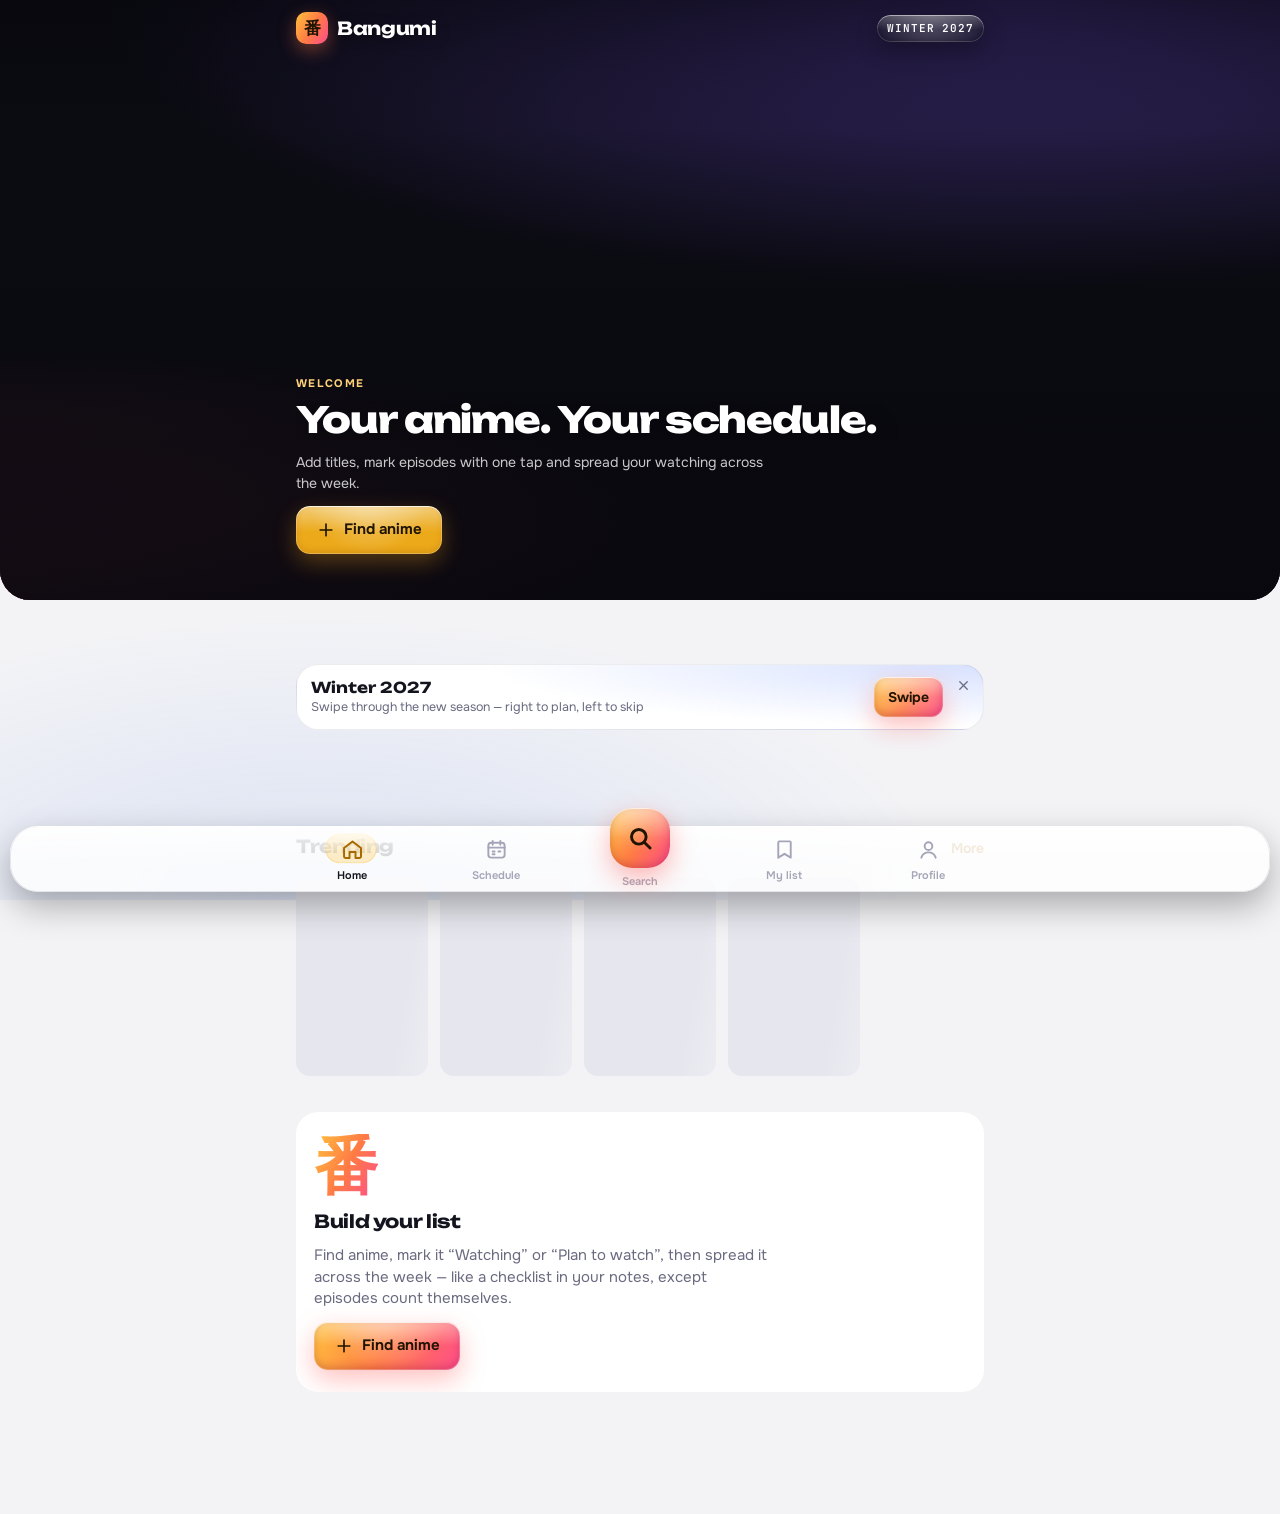
==== index.html @ cfde2ab4 "«Смотреть», ачивки, рулетка и сезон свайпами - Кнопка «Смотреть» открывает тайтл на выбранном сайте " ====
<!doctype html>
<html lang="ru">
<head>
<meta charset="utf-8">
<meta name="viewport" content="width=device-width, initial-scale=1, viewport-fit=cover">
<title>Бангуми</title>
<meta name="description" content="Мой аниме-список, расписание серий и план просмотра">
<meta name="theme-color" content="#0B0B12">
<link rel="manifest" href="manifest.webmanifest">
<link rel="icon" href="icons/icon-192.png">
<link rel="apple-touch-icon" href="icons/icon-192.png">
<link rel="preconnect" href="https://fonts.googleapis.com">
<link rel="preconnect" href="https://fonts.gstatic.com" crossorigin>
<link rel="preconnect" href="https://s4.anilist.co" crossorigin>
<link rel="stylesheet" href="https://fonts.googleapis.com/css2?family=JetBrains+Mono:wght@500;600;700;800&family=Onest:wght@400;500;600;700;800&family=Unbounded:wght@600;700;800&display=swap">
<link rel="stylesheet" href="styles.css">
<link rel="stylesheet" href="skins.css">
</head>
<body>
<svg width="0" height="0" style="position:absolute" aria-hidden="true" focusable="false">
  <defs>
    <linearGradient id="gradRing" x1="0" y1="0" x2="1" y2="1">
      <stop offset="0" stop-color="#FFC23D"/><stop offset=".55" stop-color="#FF7A45"/><stop offset="1" stop-color="#FF4D8D"/>
    </linearGradient>
  </defs>
</svg>

<header class="appbar" id="appbar">
  <div class="appbar-inner wrap">
    <a class="logo" href="#home" data-tab-link="home" aria-label="Бангуми, на главную">
      <span class="logo-mark" aria-hidden="true">番</span><span class="logo-word" data-t>Бангуми</span>
    </a>
    <span class="compact-title" id="compactTitle"></span>
    <span class="season-pill" id="seasonPill"></span>
  </div>
</header>

<main id="main">
  <section id="view-home" class="view" aria-label="Главная"></section>
  <section id="view-schedule" class="view pad-top wrap" aria-label="Расписание" hidden></section>
  <section id="view-search" class="view pad-top wrap" aria-label="Поиск" hidden></section>
  <section id="view-list" class="view pad-top wrap" aria-label="Мой список" hidden></section>
  <section id="view-profile" class="view pad-top wrap" aria-label="Профиль" hidden></section>
</main>

<nav class="tabbar" aria-label="Разделы">
  <div class="tabbar-inner">
    <a href="#home" data-tab="home">
      <span class="ib"><svg class="ico" viewBox="0 0 24 24" aria-hidden="true"><path d="M3.5 10.5 12 4l8.5 6.5V19a1.5 1.5 0 0 1-1.5 1.5h-4v-6h-6v6H5A1.5 1.5 0 0 1 3.5 19z"/></svg></span>
      <span data-t>Главная</span>
    </a>
    <a href="#schedule" data-tab="schedule">
      <span class="ib"><svg class="ico" viewBox="0 0 24 24" aria-hidden="true"><rect x="3.5" y="5" width="17" height="15.5" rx="3"/><path d="M3.5 10h17M8 3v4M16 3v4M8 14h2M14 14h2M8 17h2"/></svg></span>
      <span data-t>Расписание</span>
    </a>
    <a href="#search" data-tab="search" class="fab">
      <span class="ib"><svg class="ico" viewBox="0 0 24 24" aria-hidden="true" style="stroke-width:2.6"><circle cx="10.5" cy="10.5" r="6.5"/><path d="m15.5 15.5 5 5"/></svg></span>
      <span data-t>Поиск</span>
    </a>
    <a href="#list" data-tab="list">
      <span class="ib"><svg class="ico" viewBox="0 0 24 24" aria-hidden="true"><path d="M6.5 3.5h11a1 1 0 0 1 1 1v16l-6.5-4-6.5 4v-16a1 1 0 0 1 1-1z"/></svg></span>
      <span data-t>Мой список</span>
    </a>
    <a href="#profile" data-tab="profile">
      <span class="ib"><svg class="ico" viewBox="0 0 24 24" aria-hidden="true"><circle cx="12" cy="8.5" r="4"/><path d="M4.5 20.5c1.2-3.6 4.1-5.5 7.5-5.5s6.3 1.9 7.5 5.5"/></svg></span>
      <span data-t>Профиль</span>
    </a>
  </div>
</nav>

<div id="detailRoot"></div>
<div id="sheetRoot"></div>
<div id="quickRoot"></div>
<div id="edgeGlow" class="edge-glow" aria-hidden="true"></div>
<div id="toastRoot"></div>
<canvas id="confetti" aria-hidden="true"></canvas>

<script src="i18n.js"></script>
<script src="core.js"></script>
<script src="app.js"></script>
<script src="motion.js"></script>
<script src="map.js"></script>
<script src="share.js"></script>
<script src="import.js"></script>
<script src="wrap.js"></script>
<script src="fun.js"></script>
</body>
</html>
---- styles.css ----
/* Layout: телефон, одна колонка до 720px. Главная — кино-витрина: полноэкранный герой-постер,
   под ним горизонтальные ленты. Нижняя панель с приподнятой кнопкой поиска по центру.
   Каждый тайтл красит свои карточки собственным цветом обложки (--c). */
:root {
  --bg: #0B0B12;
  --bg-2: #101019;
  --surface: #171724;
  --surface-2: #222234;
  --surface-3: #2C2C42;
  --line: rgba(255, 255, 255, .08);
  --ink: #F4F3FA;
  --muted: #A09FB8;
  --faint: #62617C;
  --accent: #FFB81C;
  --accent-ink: #FFC23D;
  --on-accent: var(--on-grad);
  --hot: #FF4D8D;
  --coral: #FF7A45;
  --glass: rgba(16, 16, 26, .72);
  --glass-line: rgba(255, 255, 255, .1);
  --chip-dark: rgba(10, 10, 18, .55);
  --hero-fade: #0B0B12;
  --hero-radius: 0px;
  --shadow: 0 18px 40px rgba(0, 0, 0, .55);
  --shadow-sm: 0 6px 18px rgba(0, 0, 0, .4);
  --scrim: rgba(4, 4, 10, .66);
  --skeleton: #1B1B2A;
  --skeleton-hi: #26263A;

  --st-watching: #3DDC97;
  --st-planned: #6EA8FF;
  --st-paused: #FFB547;
  --st-completed: #B18CFF;
  --st-dropped: #FF6B81;

  --grad: linear-gradient(120deg, #FFC23D 0%, #FF7A45 52%, #FF4D8D 100%);
  --on-grad: #1E1400;

  --f-display: 'Unbounded', 'Onest', system-ui, sans-serif;
  --f-body: 'Onest', system-ui, -apple-system, 'Segoe UI', Roboto, sans-serif;
  --f-mono: 'JetBrains Mono', ui-monospace, 'Roboto Mono', monospace;

  --r-lg: 22px;
  --r: 16px;
  --r-sm: 11px;
  --tab-h: 66px;
  --ease: cubic-bezier(.2, .8, .2, 1);
  --spring: cubic-bezier(.34, 1.56, .64, 1);
  color-scheme: dark;
}
@media (prefers-color-scheme: light) {
  :root:not([data-theme="dark"]) {
    --bg: #F3F3F6; --bg-2: #ECECF1; --surface: #FFFFFF; --surface-2: #EEEEF3; --surface-3: #E3E3EB;
    --line: rgba(20, 20, 40, .08); --ink: #14141E; --muted: #6A6A80; --faint: #A5A5B8;
    --accent-ink: #A86A00; --glass: rgba(255, 255, 255, .8); --glass-line: rgba(20, 20, 40, .08);
    --hero-fade: rgba(8, 8, 14, .92); --hero-radius: 30px; --shadow: 0 16px 36px rgba(30, 30, 60, .16); --shadow-sm: 0 4px 14px rgba(30, 30, 60, .1);
    --scrim: rgba(10, 10, 20, .45); --skeleton: #E6E6EE; --skeleton-hi: #F3F3F8;
    --st-watching: #13A86B; --st-planned: #2F6FE4; --st-paused: #C9850A; --st-completed: #7A52E0; --st-dropped: #E0405A;
    color-scheme: light;
  }
}
:root[data-theme="light"] {
  --bg: #F3F3F6; --bg-2: #ECECF1; --surface: #FFFFFF; --surface-2: #EEEEF3; --surface-3: #E3E3EB;
  --line: rgba(20, 20, 40, .08); --ink: #14141E; --muted: #6A6A80; --faint: #A5A5B8;
  --accent-ink: #A86A00; --glass: rgba(255, 255, 255, .8); --glass-line: rgba(20, 20, 40, .08);
  --hero-fade: rgba(8, 8, 14, .92); --hero-radius: 30px; --shadow: 0 16px 36px rgba(30, 30, 60, .16); --shadow-sm: 0 4px 14px rgba(30, 30, 60, .1);
  --scrim: rgba(10, 10, 20, .45); --skeleton: #E6E6EE; --skeleton-hi: #F3F3F8;
  --st-watching: #13A86B; --st-planned: #2F6FE4; --st-paused: #C9850A; --st-completed: #7A52E0; --st-dropped: #E0405A;
  color-scheme: light;
}

*, *::before, *::after { box-sizing: border-box; }
[hidden] { display: none !important; }
html { -webkit-text-size-adjust: 100%; scroll-behavior: auto; }
body {
  margin: 0; min-height: 100vh;
  background: var(--bg); color: var(--ink);
  font: 15px/1.45 var(--f-body);
  -webkit-tap-highlight-color: transparent;
  overscroll-behavior-y: none;
  -webkit-font-smoothing: antialiased;
}
body.locked { overflow: hidden; }
img { max-width: 100%; display: block; }
button, input, select, textarea { font: inherit; color: inherit; }
button { cursor: pointer; -webkit-user-select: none; user-select: none; }
a { color: inherit; }
:focus-visible { outline: 2px solid var(--accent); outline-offset: 2px; border-radius: 10px; }
.pressable { transition: transform .18s var(--ease); }
.pressable:active { transform: scale(.96); }

.wrap {
  width: 100%; max-width: 720px; margin: 0 auto;
  padding-left: max(16px, env(safe-area-inset-left, 0px));
  padding-right: max(16px, env(safe-area-inset-right, 0px));
}
.bleed { margin-left: calc(-1 * max(16px, env(safe-area-inset-left, 0px))); margin-right: calc(-1 * max(16px, env(safe-area-inset-right, 0px))); }

/* ---------- Шапка ---------- */
.appbar {
  position: fixed; top: 0; left: 0; right: 0; z-index: 40;
  padding-top: env(safe-area-inset-top, 0px);
  transition: background .25s ease, border-color .25s ease, backdrop-filter .25s;
  border-bottom: 1px solid transparent;
}
.appbar.solid {
  background: var(--glass); border-bottom-color: var(--line);
  backdrop-filter: saturate(160%) blur(18px); -webkit-backdrop-filter: saturate(160%) blur(18px);
}
.appbar-inner { height: 56px; display: flex; align-items: center; gap: 12px; }
.logo { display: flex; align-items: center; gap: 9px; text-decoration: none; }
.logo-mark {
  width: 32px; height: 32px; border-radius: 10px; display: grid; place-items: center;
  background: var(--grad); color: var(--on-grad); font: 800 17px/1 system-ui, sans-serif;
  box-shadow: 0 6px 18px rgba(255, 122, 69, .4);
}
.logo-word { font: 700 18px/1 var(--f-display); letter-spacing: -.02em; }
.appbar .compact-title {
  flex: 1; min-width: 0; font: 700 16px/1.2 var(--f-display); white-space: nowrap; overflow: hidden; text-overflow: ellipsis;
  opacity: 0; transform: translateY(6px); transition: opacity .2s, transform .2s var(--ease);
}
.appbar.show-title .compact-title { opacity: 1; transform: none; }
.appbar .logo:not([hidden]) + .compact-title { display: none; }
.appbar.on-hero:not(.solid) .logo-word { text-shadow: 0 2px 12px rgba(0, 0, 0, .5); color: #fff; }
.season-pill {
  margin-left: auto; font: 600 11px/1 var(--f-mono); letter-spacing: .08em; text-transform: uppercase;
  padding: 8px 10px; border-radius: 999px; background: var(--surface-2); color: var(--muted); white-space: nowrap;
}
.appbar.on-hero:not(.solid) .season-pill { background: rgba(10, 10, 18, .45); color: #fff; backdrop-filter: blur(10px); -webkit-backdrop-filter: blur(10px); }

main { min-height: 100vh; padding-bottom: calc(var(--tab-h) + env(safe-area-inset-bottom, 0px) + 40px); }
.view { display: flex; flex-direction: column; gap: 26px; }
.view.pad-top { padding-top: calc(env(safe-area-inset-top, 0px) + 64px); }
.view-enter > * { animation: rise .45s var(--ease) both; }
.view-enter > *:nth-child(2) { animation-delay: .05s; }
.view-enter > *:nth-child(3) { animation-delay: .1s; }
.view-enter > *:nth-child(4) { animation-delay: .15s; }
.view-enter > *:nth-child(n+5) { animation-delay: .2s; }

.page-title { margin: 0; font: 700 30px/1.1 var(--f-display); letter-spacing: -.03em; text-wrap: balance; }
.page-sub { margin: 6px 0 0; color: var(--muted); font-size: 14px; }

/* ---------- Секции и ленты ---------- */
.section { display: flex; flex-direction: column; gap: 12px; min-width: 0; }
.section-head { display: flex; align-items: baseline; justify-content: space-between; gap: 12px; }
.section-head h2 { margin: 0; font: 700 18px/1.2 var(--f-display); letter-spacing: -.02em; }
.section-head .more { border: 0; background: none; color: var(--accent-ink); font-weight: 600; font-size: 14px; padding: 4px 0; text-decoration: none; }
.label { font: 600 11px/1.2 var(--f-body); letter-spacing: .1em; text-transform: uppercase; color: var(--muted); }
.mono { font-family: var(--f-mono); font-variant-numeric: tabular-nums; }
.muted { color: var(--muted); }
.hint { margin: 0; font-size: 13px; color: var(--muted); max-width: 60ch; }

.rail {
  display: flex; gap: 12px; overflow-x: auto; scroll-snap-type: x mandatory; scrollbar-width: none;
  padding-inline: max(16px, env(safe-area-inset-left, 0px)) max(16px, env(safe-area-inset-right, 0px));
  scroll-padding-inline: max(16px, env(safe-area-inset-left, 0px));
  padding-block: 4px 10px;
}
.rail::-webkit-scrollbar { display: none; }
.rail > * { flex: 0 0 auto; scroll-snap-align: start; }

/* ---------- Кнопки ---------- */
.btn {
  display: inline-flex; align-items: center; justify-content: center; gap: 8px;
  min-height: 48px; padding: 0 20px; border-radius: 14px; border: 0;
  background: var(--surface-2); color: var(--ink); font-weight: 650; font-size: 15px; text-decoration: none;
  transition: transform .18s var(--ease), background .2s, box-shadow .2s;
}
.btn:active { transform: scale(.96); }
.btn svg { width: 20px; height: 20px; flex: 0 0 auto; }
.btn.primary { background: var(--accent); color: var(--on-accent); box-shadow: 0 8px 22px rgba(255, 184, 28, .28); }
.btn.grad { background: var(--grad); color: var(--on-grad); box-shadow: 0 8px 24px rgba(255, 98, 92, .35); }
.btn.glass { background: rgba(255, 255, 255, .14); color: #fff; backdrop-filter: blur(14px); -webkit-backdrop-filter: blur(14px); }
.btn.line { background: transparent; box-shadow: inset 0 0 0 1.5px var(--line); }
.btn.danger { background: transparent; color: var(--st-dropped); box-shadow: inset 0 0 0 1.5px color-mix(in srgb, var(--st-dropped) 40%, transparent); }
.btn.small { min-height: 38px; padding: 0 14px; font-size: 14px; border-radius: 12px; }
.btn.block { width: 100%; }
.btn:disabled { opacity: .5; }
.btn-row { display: flex; flex-wrap: wrap; gap: 10px; }
.icon-btn {
  width: 42px; height: 42px; border-radius: 14px; border: 0; background: var(--surface-2); color: var(--ink);
  display: inline-grid; place-items: center; flex: 0 0 auto; transition: transform .18s var(--ease);
}
.icon-btn:active { transform: scale(.9); }
.icon-btn svg { width: 21px; height: 21px; }
.icon-btn.glass { background: rgba(10, 10, 18, .5); color: #fff; backdrop-filter: blur(12px); -webkit-backdrop-filter: blur(12px); }
.ico { fill: none; stroke: currentColor; stroke-width: 2; stroke-linecap: round; stroke-linejoin: round; }

/* ---------- Герой ---------- */
.hero { position: relative; height: min(76vh, 600px); min-height: 470px; overflow: hidden; background: #08080E; border-radius: 0 0 var(--hero-radius) var(--hero-radius); }
.hero-track { display: flex; height: 100%; overflow-x: auto; scroll-snap-type: x mandatory; scrollbar-width: none; }
.hero-track::-webkit-scrollbar { display: none; }
.hero-slide { position: relative; flex: 0 0 100%; height: 100%; scroll-snap-align: center; overflow: hidden; color: #fff; }
.hero-bg { position: absolute; inset: 0; }
.hero-bg img { width: 100%; height: 100%; object-fit: cover; object-position: center 22%; transform: scale(1.04); }
.hero-slide.active .hero-bg img { animation: kenburns 11s ease-out forwards; }
.hero-glow { position: absolute; inset: 0; background: radial-gradient(120% 70% at 20% 100%, color-mix(in srgb, var(--c, #FF7A45) 45%, transparent), transparent 70%); opacity: .45; }
.hero-shade {
  position: absolute; inset: 0;
  background:
    linear-gradient(180deg, rgba(5, 5, 10, .55) 0%, transparent 22%),
    linear-gradient(0deg, var(--hero-fade) 0%, color-mix(in srgb, var(--hero-fade) 82%, transparent) 26%, transparent 64%);
}
.hero-content {
  position: absolute; left: 0; right: 0; bottom: 0; display: flex; flex-direction: column; gap: 12px;
  padding: 0 max(16px, env(safe-area-inset-right, 0px)) 46px max(16px, env(safe-area-inset-left, 0px));
  max-width: 720px; margin: 0 auto;
}
.hero-slide.active .hero-content > * { animation: rise .6s var(--ease) both; }
.hero-slide.active .hero-content > *:nth-child(2) { animation-delay: .07s; }
.hero-slide.active .hero-content > *:nth-child(3) { animation-delay: .14s; }
.hero-slide.active .hero-content > *:nth-child(4) { animation-delay: .21s; }
.hero-kicker { display: flex; align-items: center; gap: 8px; font: 700 11px/1 var(--f-body); letter-spacing: .12em; text-transform: uppercase; color: #FFD27A; }
.hero-kicker .live { width: 8px; height: 8px; border-radius: 50%; background: var(--hot); box-shadow: 0 0 0 0 rgba(255, 77, 141, .6); animation: pulse 1.8s infinite; }
.hero-title {
  margin: 0; font: 800 clamp(24px, 7.2vw, 36px)/1.08 var(--f-display); letter-spacing: -.03em; text-wrap: balance;
  text-shadow: 0 4px 24px rgba(0, 0, 0, .45);
  display: -webkit-box; -webkit-line-clamp: 3; -webkit-box-orient: vertical; overflow: hidden;
}
.hero-desc { margin: 0; color: rgba(255, 255, 255, .78); font-size: 14px; line-height: 1.5; max-width: 52ch; display: -webkit-box; -webkit-line-clamp: 2; -webkit-box-orient: vertical; overflow: hidden; }
.meta-chips { display: flex; flex-wrap: wrap; gap: 6px; }
.mchip {
  display: inline-flex; align-items: center; gap: 5px; height: 28px; padding: 0 10px; border-radius: 9px;
  background: var(--chip-dark); color: #fff; font-size: 13px; font-weight: 600; backdrop-filter: blur(10px); -webkit-backdrop-filter: blur(10px);
}
.mchip.star::before { content: "★"; color: #FFC23D; }
.mchip.ep { background: var(--accent); color: var(--on-accent); font-family: var(--f-mono); font-size: 12px; }
.hero-actions { display: flex; gap: 10px; }
.hero-actions .btn { flex: 0 1 auto; }
.hero-dots { position: absolute; left: 0; right: 0; bottom: 18px; display: flex; justify-content: center; gap: 6px; z-index: 2; pointer-events: none; }
.hero-dots i { width: 7px; height: 7px; border-radius: 4px; background: rgba(255, 255, 255, .35); overflow: hidden; transition: width .35s var(--ease); position: relative; }
.hero-dots i.on { width: 30px; }
.hero-dots i.on::after { content: ""; position: absolute; inset: 0; background: var(--grad); transform-origin: left; animation: fillbar var(--dur, 6.5s) linear forwards; }
.hero-dots.paused i.on::after { animation-play-state: paused; }

/* ---------- Постеры ---------- */
.poster {
  width: 132px; display: flex; flex-direction: column; gap: 7px; border: 0; padding: 0; background: none; text-align: left; min-width: 0;
  transition: transform .22s var(--ease);
}
.poster:active { transform: scale(.95); }
.poster.w-lg { width: 158px; }
.grid .poster { width: auto; }
.poster-img {
  position: relative; display: block; aspect-ratio: 2 / 3; border-radius: 14px; overflow: hidden; background: var(--skeleton);
  box-shadow: 0 10px 24px -10px color-mix(in srgb, var(--c, #000) 70%, transparent);
  max-width: 100%;
}
.poster-img img { width: 100%; height: 100%; object-fit: cover; transition: transform .5s var(--ease), opacity .4s; opacity: 0; }
.poster-img img.loaded { opacity: 1; }
.poster:hover .poster-img img { transform: scale(1.04); }
.poster-img::after { content: ""; position: absolute; inset: 0; border-radius: inherit; box-shadow: inset 0 0 0 1px rgba(255, 255, 255, .06); pointer-events: none; }
.ph-art {
  position: absolute; inset: 0; display: grid; place-items: center; color: rgba(255, 255, 255, .92);
  font: 800 38px/1 var(--f-display);
  background: radial-gradient(90% 70% at 30% 20%, color-mix(in srgb, var(--c) 90%, #fff 10%), color-mix(in srgb, var(--c) 55%, #000) 80%);
}
.poster-title { font-size: 13.5px; font-weight: 650; line-height: 1.25; display: -webkit-box; -webkit-line-clamp: 2; -webkit-box-orient: vertical; overflow: hidden; }
.poster-sub { font-size: 12px; color: var(--muted); white-space: nowrap; overflow: hidden; text-overflow: ellipsis; margin-top: -3px; }
.p-badge {
  position: absolute; left: 7px; top: 7px; display: inline-flex; align-items: center; gap: 5px; height: 22px; padding: 0 8px; border-radius: 7px;
  font-size: 11px; font-weight: 700; background: rgba(10, 10, 18, .7); color: #fff; backdrop-filter: blur(8px); -webkit-backdrop-filter: blur(8px);
}
.p-badge .dot { width: 6px; height: 6px; border-radius: 50%; background: var(--st); }
.p-new { position: absolute; right: 7px; top: 7px; height: 22px; padding: 0 7px; border-radius: 7px; display: inline-flex; align-items: center; font: 700 11px/1 var(--f-mono); background: var(--hot); color: #fff; box-shadow: 0 4px 12px rgba(255, 77, 141, .5); }
.p-air { position: absolute; left: 7px; bottom: 9px; height: 22px; padding: 0 7px; border-radius: 7px; display: inline-flex; align-items: center; font: 700 10.5px/1 var(--f-mono); background: var(--accent); color: var(--on-accent); }
.p-score { position: absolute; right: 7px; bottom: 9px; height: 22px; padding: 0 7px; border-radius: 7px; display: inline-flex; align-items: center; gap: 3px; font: 700 11px/1 var(--f-mono); background: rgba(10, 10, 18, .7); color: #FFC23D; }
.p-bar { position: absolute; left: 0; right: 0; bottom: 0; height: 4px; background: rgba(0, 0, 0, .45); }
.p-bar i { display: block; height: 100%; background: var(--grad); border-radius: 0 3px 3px 0; transition: width .6s var(--ease); }
.p-plus {
  position: absolute; right: 7px; bottom: 11px; width: 36px; height: 36px; border-radius: 12px; border: 0;
  display: grid; place-items: center; background: var(--accent); color: var(--on-accent); font: 800 13px/1 var(--f-mono);
  box-shadow: 0 6px 16px rgba(0, 0, 0, .35); transition: transform .2s var(--spring);
}
.p-plus:active { transform: scale(.85); }
.rank { position: relative; display: flex; align-items: flex-start; }
.rank-n {
  font: 800 96px/0.8 var(--f-display); letter-spacing: -.08em; margin-right: -16px; margin-top: 104px; z-index: 2;
  color: var(--bg); -webkit-text-stroke: 2.5px color-mix(in srgb, var(--ink) 55%, transparent); pointer-events: none;
  text-shadow: 0 6px 20px rgba(0, 0, 0, .35);
}
.rank .poster { z-index: 1; width: 118px; }

.grid { display: grid; grid-template-columns: repeat(3, minmax(0, 1fr)); gap: 16px 12px; }
@media (min-width: 560px) { .grid { grid-template-columns: repeat(4, minmax(0, 1fr)); } }

/* ---------- Карточки «продолжить» и «скоро» ---------- */
.cont {
  width: 286px; display: flex; flex-direction: column; border-radius: var(--r-lg); overflow: hidden; background: var(--surface);
  border: 0; padding: 0; text-align: left; box-shadow: var(--shadow-sm); transition: transform .22s var(--ease);
}
.cont:active { transform: scale(.97); }
.cont-art { position: relative; height: 128px; overflow: hidden; background: var(--c, var(--surface-2)); }
.cont-art img { width: 100%; height: 100%; object-fit: cover; object-position: center 25%; }
.cont-art::after { content: ""; position: absolute; inset: 0; background: linear-gradient(0deg, rgba(5, 5, 10, .85), transparent 65%); }
.cont-ep { position: absolute; left: 12px; bottom: 10px; z-index: 1; color: #fff; display: flex; align-items: baseline; gap: 6px; }
.cont-ep b { font: 800 22px/1 var(--f-mono); letter-spacing: -.03em; }
.cont-ep span { font-size: 12px; opacity: .8; }
.cont .p-new { z-index: 1; }
.cont-body { display: flex; align-items: center; gap: 10px; padding: 12px; }
.cont-body .t { flex: 1; min-width: 0; font-weight: 650; font-size: 14px; line-height: 1.3; display: -webkit-box; -webkit-line-clamp: 2; -webkit-box-orient: vertical; overflow: hidden; }
.cont .bar { height: 4px; background: var(--surface-2); }
.cont .bar i { display: block; height: 100%; background: var(--grad); transition: width .6s var(--ease); }
.plus-btn {
  flex: 0 0 auto; width: 46px; height: 46px; border-radius: 15px; border: 0; display: grid; place-items: center;
  background: var(--accent); color: var(--on-accent); font: 800 14px/1 var(--f-mono); position: relative;
  transition: transform .2s var(--spring);
}
.plus-btn:active { transform: scale(.86); }
.bump { animation: bump .45s var(--spring); }
.float-plus { position: fixed; z-index: 90; pointer-events: none; font: 800 18px/1 var(--f-mono); color: var(--accent); text-shadow: 0 2px 10px rgba(0, 0, 0, .4); animation: floatup .9s var(--ease) forwards; }

.soon {
  width: 272px; display: flex; gap: 12px; align-items: center; padding: 10px; border-radius: var(--r); background: var(--surface);
  border: 0; text-align: left; position: relative; overflow: hidden; transition: transform .22s var(--ease);
}
.soon:active { transform: scale(.97); }
.soon::before { content: ""; position: absolute; inset: 0; background: linear-gradient(100deg, color-mix(in srgb, var(--c, #888) 26%, transparent), transparent 60%); pointer-events: none; }
.soon .thumb { width: 54px; aspect-ratio: 2/3; border-radius: 10px; overflow: hidden; flex: 0 0 auto; position: relative; background: var(--c); }
.soon .thumb img { width: 100%; height: 100%; object-fit: cover; }
.soon .info { min-width: 0; display: flex; flex-direction: column; gap: 4px; position: relative; }
.soon .t { font-weight: 650; font-size: 14px; line-height: 1.25; display: -webkit-box; -webkit-line-clamp: 2; -webkit-box-orient: vertical; overflow: hidden; }
.soon .when { display: flex; align-items: center; gap: 6px; font-size: 12px; color: var(--muted); }
.countdown-chip { white-space: nowrap; font: 700 12px/1 var(--f-mono); padding: 5px 7px; border-radius: 7px; background: color-mix(in srgb, var(--accent) 18%, transparent); color: var(--accent-ink); }

/* ---------- Чек-лист дня ---------- */
.daycard { background: var(--surface); border-radius: var(--r-lg); padding: 16px; display: flex; flex-direction: column; gap: 6px; box-shadow: var(--shadow-sm); }
.daycard-head { display: flex; align-items: center; gap: 12px; padding-bottom: 6px; }
.daycard-head .txt { flex: 1; min-width: 0; }
.daycard-head h3 { margin: 0; font: 700 17px/1.2 var(--f-display); letter-spacing: -.02em; }
.daycard-head small { color: var(--muted); font-size: 13px; }
.ring { width: 46px; height: 46px; flex: 0 0 auto; position: relative; }
.ring svg { width: 100%; height: 100%; transform: rotate(-90deg); }
.ring circle { fill: none; stroke-width: 5; }
.ring .bg { stroke: var(--surface-2); }
.ring .fg { stroke: url(#gradRing); stroke-linecap: round; transition: stroke-dashoffset .8s var(--ease); }
.ring span { position: absolute; inset: 0; display: grid; place-items: center; font: 700 11.5px/1 var(--f-mono); }
.check-item { display: flex; align-items: center; gap: 12px; padding: 8px 0; border-top: 1px solid var(--line); }
.check-item:first-of-type { border-top: 0; }
.cbox {
  width: 30px; height: 30px; flex: 0 0 auto; border-radius: 10px; border: 2px solid var(--faint); background: transparent;
  display: grid; place-items: center; padding: 0; transition: background .25s, border-color .25s, transform .25s var(--spring);
}
.cbox svg { width: 18px; height: 18px; stroke: var(--on-accent); stroke-width: 3; fill: none; stroke-linecap: round; stroke-linejoin: round; stroke-dasharray: 24; stroke-dashoffset: 24; transition: stroke-dashoffset .35s var(--ease) .05s; }
.cbox.on { background: var(--accent); border-color: var(--accent); }
.cbox.on svg { stroke-dashoffset: 0; }
.cbox.pop { animation: bump .45s var(--spring); }
.cbox:disabled { opacity: .45; }
.check-item .open { flex: 1; min-width: 0; display: flex; align-items: center; gap: 10px; border: 0; background: none; padding: 0; text-align: left; }
.check-item .thumb { width: 40px; aspect-ratio: 2/3; border-radius: 8px; overflow: hidden; flex: 0 0 auto; background: var(--c); position: relative; }
.check-item .thumb img { width: 100%; height: 100%; object-fit: cover; }
.check-item .info { min-width: 0; display: flex; flex-direction: column; gap: 3px; }
.check-item .t { font-weight: 600; font-size: 14.5px; line-height: 1.25; display: -webkit-box; -webkit-line-clamp: 2; -webkit-box-orient: vertical; overflow: hidden; transition: color .25s; }
.check-item .s { font-size: 12.5px; color: var(--muted); display: flex; gap: 8px; align-items: center; flex-wrap: wrap; }
.check-item.done .t { color: var(--muted); text-decoration: line-through; text-decoration-color: color-mix(in srgb, var(--muted) 60%, transparent); }
.epchip { font: 700 11.5px/1 var(--f-mono); padding: 4px 6px; border-radius: 6px; background: color-mix(in srgb, var(--st-planned) 16%, transparent); color: var(--st-planned); }
.epchip.air { background: var(--accent); color: var(--on-accent); }
.add-row { display: flex; align-items: center; gap: 10px; border: 0; background: none; color: var(--accent-ink); font-weight: 650; padding: 10px 0 2px; }
.add-row .plus { width: 30px; height: 30px; border-radius: 10px; display: grid; place-items: center; background: color-mix(in srgb, var(--accent) 16%, transparent); }

/* ---------- Расписание ---------- */
.weekbar { display: flex; align-items: center; gap: 10px; }
.weekbar .range { flex: 1; min-width: 0; font: 700 16px/1.2 var(--f-display); }
.daybar { position: relative; display: grid; grid-template-columns: repeat(7, minmax(0, 1fr)); gap: 4px; padding: 5px; border-radius: 20px; background: var(--surface); box-shadow: var(--shadow-sm); }
.daybar .ind { position: absolute; top: 5px; bottom: 5px; left: 5px; border-radius: 15px; background: var(--grad); box-shadow: 0 8px 20px rgba(255, 98, 92, .35); transition: transform .42s var(--spring), width .3s; z-index: 0; }
.dayb { position: relative; z-index: 1; border: 0; background: none; padding: 9px 0 8px; border-radius: 15px; display: flex; flex-direction: column; align-items: center; gap: 4px; min-width: 0; transition: color .25s; }
.dayb .k { font: 500 10.5px/1 system-ui, sans-serif; color: var(--faint); transition: color .25s; }
.dayb .w { font-size: 11.5px; font-weight: 600; color: var(--muted); transition: color .25s; }
.dayb .d { font: 800 18px/1 var(--f-mono); }
.dayb .dots { display: flex; gap: 3px; height: 5px; }
.dayb .dots i { width: 5px; height: 5px; border-radius: 50%; background: var(--accent); }
.dayb .dots i.p { background: var(--st-planned); }
.dayb .dots i.ok { background: var(--st-watching); }
.dayb.today .d { color: var(--accent-ink); }
.dayb.sel { color: var(--on-grad); }
.dayb.sel .k, .dayb.sel .w { color: rgba(30, 20, 0, .7); }
.dayb.sel .d { color: var(--on-grad); }
.dayb.sel .dots i { background: rgba(30, 20, 0, .55); }

.timeline { display: flex; flex-direction: column; gap: 10px; }
.tl { display: grid; grid-template-columns: 54px minmax(0, 1fr); gap: 12px; align-items: stretch; }
.tl .time { display: flex; flex-direction: column; align-items: flex-end; gap: 4px; padding-top: 14px; }
.tl .time b { font: 800 15px/1 var(--f-mono); }
.tl .time small { font: 500 10px/1 var(--f-mono); color: var(--faint); }
.tl-card {
  position: relative; display: flex; gap: 12px; align-items: center; padding: 10px; border-radius: var(--r); border: 0; text-align: left; width: 100%;
  background: var(--surface); overflow: hidden; transition: transform .22s var(--ease); min-width: 0;
}
.tl-card:active { transform: scale(.97); }
.tl-card::before { content: ""; position: absolute; inset: 0; background: linear-gradient(100deg, color-mix(in srgb, var(--c, #888) 30%, transparent), transparent 62%); pointer-events: none; }
.tl-card .thumb { width: 48px; aspect-ratio: 2/3; border-radius: 9px; overflow: hidden; flex: 0 0 auto; position: relative; background: var(--c); }
.tl-card .thumb img { width: 100%; height: 100%; object-fit: cover; }
.tl-card .info { position: relative; min-width: 0; display: flex; flex-direction: column; gap: 5px; flex: 1; }
.tl-card .t { font-weight: 650; line-height: 1.25; display: -webkit-box; -webkit-line-clamp: 2; -webkit-box-orient: vertical; overflow: hidden; }
.tl-card .s { font-size: 12.5px; color: var(--muted); display: flex; gap: 8px; align-items: center; flex-wrap: wrap; }
.tl.past { opacity: .55; }
.tl.now .tl-card { box-shadow: 0 0 0 2px var(--accent); }
.now-line { display: flex; align-items: center; gap: 8px; color: var(--hot); font: 700 11px/1 var(--f-mono); letter-spacing: .06em; }
.now-line::after { content: ""; flex: 1; height: 2px; border-radius: 1px; background: linear-gradient(90deg, var(--hot), transparent); }

/* ---------- Табы со статусами ---------- */
.tabs { position: relative; display: flex; gap: 4px; overflow-x: auto; scrollbar-width: none; padding-bottom: 2px; }
.tabs::-webkit-scrollbar { display: none; }
.tab {
  flex: 0 0 auto; border: 0; background: var(--surface); color: var(--muted); min-height: 40px; padding: 0 14px; border-radius: 13px;
  display: inline-flex; align-items: center; gap: 7px; font-weight: 650; font-size: 14px; transition: color .25s, background .25s, transform .2s var(--ease);
}
.tab:active { transform: scale(.95); }
.tab .n { font: 600 12px/1 var(--f-mono); opacity: .7; }
.tab .dot { width: 7px; height: 7px; border-radius: 50%; background: var(--st); }
.tab.on { background: var(--ink); color: var(--bg); }
.toolbar { display: flex; align-items: center; gap: 8px; justify-content: space-between; }
.seg { display: inline-flex; padding: 3px; gap: 2px; border-radius: 13px; background: var(--surface); flex-wrap: wrap; }
.seg button { border: 0; background: transparent; min-height: 34px; padding: 0 11px; border-radius: 10px; font-size: 13px; font-weight: 650; color: var(--muted); display: inline-flex; align-items: center; gap: 6px; transition: background .2s, color .2s; }
.seg button svg { width: 17px; height: 17px; }
.seg button[aria-pressed="true"] { background: var(--surface-3); color: var(--ink); }

.lrow { display: flex; gap: 12px; align-items: center; padding: 10px; border-radius: var(--r); background: var(--surface); position: relative; overflow: hidden; }
.lrow::before { content: ""; position: absolute; inset: 0; background: linear-gradient(100deg, color-mix(in srgb, var(--c, #888) 22%, transparent), transparent 55%); pointer-events: none; }
.lrow .open { position: relative; flex: 1; min-width: 0; display: flex; gap: 12px; align-items: center; border: 0; background: none; padding: 0; text-align: left; }
.lrow .thumb { width: 54px; aspect-ratio: 2/3; border-radius: 10px; overflow: hidden; flex: 0 0 auto; position: relative; background: var(--c); }
.lrow .thumb img { width: 100%; height: 100%; object-fit: cover; }
.lrow .info { min-width: 0; flex: 1; display: flex; flex-direction: column; gap: 6px; }
.lrow .t { font-weight: 650; line-height: 1.25; display: -webkit-box; -webkit-line-clamp: 2; -webkit-box-orient: vertical; overflow: hidden; }
.lrow .meta { font-size: 12px; color: var(--muted); display: flex; gap: 8px; flex-wrap: wrap; align-items: center; }
.pbar { display: flex; align-items: center; gap: 8px; font: 600 12px/1 var(--f-mono); }
.pbar .b { flex: 1; height: 5px; border-radius: 3px; background: var(--surface-2); overflow: hidden; }
.pbar .b i { display: block; height: 100%; background: var(--grad); border-radius: 3px; transition: width .6s var(--ease); }
.list { display: flex; flex-direction: column; gap: 10px; }

/* ---------- Поиск ---------- */
.searchbox { position: relative; }
.searchbox input {
  width: 100%; height: 54px; padding: 0 48px 0 50px; border-radius: 18px; border: 0; background: var(--surface); font-size: 16px;
  box-shadow: var(--shadow-sm); transition: box-shadow .2s;
}
.searchbox input:focus { outline: none; box-shadow: 0 0 0 2px var(--accent), var(--shadow-sm); }
.searchbox .s-ico { position: absolute; left: 16px; top: 16px; width: 22px; height: 22px; color: var(--muted); }
.searchbox .clear { position: absolute; right: 8px; top: 8px; width: 38px; height: 38px; border-radius: 12px; border: 0; background: var(--surface-2); display: grid; place-items: center; color: var(--muted); }
.searchbox .clear svg { width: 16px; height: 16px; }
.genres { display: flex; gap: 8px; overflow-x: auto; scrollbar-width: none; padding-block: 2px 4px; }
.genres::-webkit-scrollbar { display: none; }
.gchip {
  flex: 0 0 auto; border: 0; min-height: 38px; padding: 0 14px; border-radius: 12px; font-weight: 650; font-size: 14px;
  background: color-mix(in srgb, var(--g) 16%, var(--surface)); color: color-mix(in srgb, var(--g) 70%, var(--ink));
  transition: transform .2s var(--ease), background .2s, color .2s;
}
.gchip:active { transform: scale(.94); }
.gchip.on { background: var(--g); color: #14100A; box-shadow: 0 6px 18px color-mix(in srgb, var(--g) 45%, transparent); }

/* ---------- Профиль ---------- */
.profile-hero { position: relative; border-radius: var(--r-lg); padding: 22px 18px; overflow: hidden; background: var(--surface); box-shadow: var(--shadow-sm); }
.profile-hero::before { content: ""; position: absolute; inset: -40% -20% auto auto; width: 260px; height: 260px; border-radius: 50%; background: var(--grad); filter: blur(60px); opacity: .35; }
.profile-hero > * { position: relative; }
.big-stat { display: flex; align-items: baseline; gap: 8px; }
.big-stat b { font: 800 52px/1 var(--f-display); letter-spacing: -.05em; background: var(--grad); -webkit-background-clip: text; background-clip: text; color: transparent; }
.big-stat span { color: var(--muted); font-weight: 600; }
.stat-row { display: grid; grid-template-columns: repeat(3, minmax(0, 1fr)); gap: 10px; margin-top: 18px; }
.stat-row div { display: flex; flex-direction: column; gap: 3px; }
.stat-row b { font: 800 22px/1 var(--f-mono); }
.stat-row span { font-size: 12px; color: var(--muted); }
.stack { display: flex; height: 12px; border-radius: 6px; overflow: hidden; gap: 2px; background: var(--surface-2); }
.stack i { display: block; height: 100%; transform-origin: left; animation: grow .9s var(--ease) both; }
.legend { display: flex; flex-wrap: wrap; gap: 6px 14px; font-size: 13px; }
.legend span { display: inline-flex; align-items: center; gap: 6px; }
.legend i { width: 9px; height: 9px; border-radius: 3px; }
.legend b { font-family: var(--f-mono); font-weight: 600; color: var(--muted); }
.heat { display: grid; grid-template-columns: repeat(14, minmax(0, 1fr)); gap: 4px; }
.heat i { aspect-ratio: 1; border-radius: 4px; background: var(--surface-2); animation: pop .4s var(--spring) both; }
.heat i[data-l="1"] { background: color-mix(in srgb, #FFC23D 55%, var(--surface-2)); }
.heat i[data-l="2"] { background: #FF7A45; }
.heat i[data-l="3"] { background: var(--hot); }
.heat i.today { box-shadow: 0 0 0 2px var(--ink); }
.card { background: var(--surface); border-radius: var(--r-lg); box-shadow: var(--shadow-sm); }
.card.pad { padding: 16px; display: flex; flex-direction: column; gap: 12px; }
.group > * + * { border-top: 1px solid var(--line); }
.setting { display: flex; align-items: center; justify-content: space-between; gap: 12px; padding: 14px 16px; }
.setting .txt { min-width: 0; display: flex; flex-direction: column; gap: 2px; }
.setting .txt small { color: var(--muted); font-size: 13px; }
.switch { position: relative; width: 52px; height: 32px; flex: 0 0 auto; }
.switch input { position: absolute; inset: 0; opacity: 0; margin: 0; cursor: pointer; z-index: 1; }
.switch span { position: absolute; inset: 0; border-radius: 999px; background: var(--surface-3); transition: background .25s; }
.switch span::after { content: ""; position: absolute; top: 3px; left: 3px; width: 26px; height: 26px; border-radius: 50%; background: #fff; box-shadow: 0 2px 6px rgba(0, 0, 0, .3); transition: transform .3s var(--spring); }
.switch input:checked + span { background: var(--accent); }
.switch input:checked + span::after { transform: translateX(20px); }
.switch input:focus-visible + span { outline: 2px solid var(--accent); outline-offset: 2px; }
.install { display: flex; align-items: center; gap: 14px; padding: 16px; border-radius: var(--r-lg); background: var(--grad); color: var(--on-grad); }
.install p { margin: 0; flex: 1; font-weight: 700; }
.install .btn { background: var(--on-grad); color: #FFC23D; }

/* ---------- Пустые состояния и скелеты ---------- */
.empty { display: flex; flex-direction: column; align-items: flex-start; gap: 12px; padding: 22px 18px; border-radius: var(--r-lg); background: var(--surface); position: relative; overflow: hidden; }
.empty h3 { margin: 0; font: 700 18px/1.25 var(--f-display); letter-spacing: -.02em; text-wrap: balance; }
.empty p { margin: 0; color: var(--muted); max-width: 46ch; }
.empty.soft { background: transparent; border: 1.5px dashed var(--line); }
.empty .art { font: 800 64px/1 system-ui, sans-serif; background: var(--grad); -webkit-background-clip: text; background-clip: text; color: transparent; }
.skel { background: linear-gradient(100deg, var(--skeleton) 30%, var(--skeleton-hi) 50%, var(--skeleton) 70%); background-size: 300% 100%; animation: shimmer 1.4s linear infinite; border-radius: 14px; }
.skel-poster { width: 132px; aspect-ratio: 2/3; }
.grid .skel-poster { width: auto; }

/* ---------- Страница тайтла ---------- */
.detail {
  position: fixed; inset: 0; z-index: 60; overflow-y: auto; overscroll-behavior: contain; background: var(--bg);
  -webkit-overflow-scrolling: touch;
}
.detail.enter { animation: slideup .42s var(--ease) both; }
.detail.leave { animation: slidedown .3s var(--ease) both; }
.d-top {
  position: sticky; top: 0; z-index: 5; height: calc(60px + env(safe-area-inset-top, 0px)); padding-top: env(safe-area-inset-top, 0px);
  display: flex; align-items: center; gap: 10px;
  padding-left: max(12px, env(safe-area-inset-left, 0px)); padding-right: max(12px, env(safe-area-inset-right, 0px));
  transition: background .25s, border-color .25s; border-bottom: 1px solid transparent;
}
.d-top.solid { background: var(--glass); border-bottom-color: var(--line); backdrop-filter: saturate(160%) blur(18px); -webkit-backdrop-filter: saturate(160%) blur(18px); }
.d-top .ttl { flex: 1; min-width: 0; font: 700 15px/1.2 var(--f-display); white-space: nowrap; overflow: hidden; text-overflow: ellipsis; opacity: 0; transition: opacity .2s; }
.d-top.solid .ttl { opacity: 1; }
.d-top.solid .icon-btn.glass { background: var(--surface-2); color: var(--ink); }
.d-banner { position: relative; height: 300px; margin-top: calc(-60px - env(safe-area-inset-top, 0px)); overflow: hidden; background: var(--c, #222); }
.d-banner img { width: 100%; height: 115%; object-fit: cover; object-position: center 25%; will-change: transform; filter: saturate(1.1); }
.d-banner::after { content: ""; position: absolute; inset: 0; background: linear-gradient(0deg, var(--bg) 2%, color-mix(in srgb, var(--bg) 50%, transparent) 42%, rgba(0, 0, 0, .25) 100%); }
.d-tint { position: absolute; inset: 0; background: radial-gradient(100% 60% at 50% 0%, color-mix(in srgb, var(--c, #FF7A45) 30%, transparent), transparent 70%); pointer-events: none; height: 640px; }
.d-body { position: relative; display: flex; flex-direction: column; gap: 22px; margin-top: -150px; padding-bottom: calc(40px + env(safe-area-inset-bottom, 0px)); }
.d-head { display: flex; gap: 16px; align-items: flex-end; }
.d-cover { width: 122px; flex: 0 0 auto; aspect-ratio: 2/3; border-radius: 16px; overflow: hidden; box-shadow: 0 20px 40px -12px color-mix(in srgb, var(--c, #000) 80%, #000); background: var(--c); position: relative; max-width: 100%; }
.d-cover img { width: 100%; height: 100%; object-fit: cover; }
.d-head .info { min-width: 0; display: flex; flex-direction: column; gap: 8px; padding-bottom: 4px; }
.d-title { margin: 0; font: 800 22px/1.15 var(--f-display); letter-spacing: -.03em; text-wrap: balance; overflow-wrap: anywhere; }
.d-alt { font-size: 13px; color: var(--muted); overflow-wrap: anywhere; }
.d-chips { display: flex; flex-wrap: wrap; gap: 6px; }
.d-chips .mchip { background: var(--surface-2); color: var(--ink); backdrop-filter: none; }
.nextbox { display: flex; align-items: center; gap: 14px; padding: 14px 16px; border-radius: var(--r-lg); background: var(--surface); position: relative; overflow: hidden; }
.nextbox::before { content: ""; position: absolute; inset: 0; background: linear-gradient(100deg, color-mix(in srgb, var(--accent) 22%, transparent), transparent 70%); }
.nextbox > * { position: relative; }
.nextbox .cd { font: 800 24px/1 var(--f-mono); letter-spacing: -.03em; }
.nextbox .txt { display: flex; flex-direction: column; gap: 4px; min-width: 0; }
.nextbox small { color: var(--muted); font-size: 13px; }

.statusbar { display: flex; gap: 8px; overflow-x: auto; scrollbar-width: none; }
.statusbar::-webkit-scrollbar { display: none; }
.sbtn {
  flex: 0 0 auto; border: 0; min-height: 42px; padding: 0 14px; border-radius: 13px; background: var(--surface); font-weight: 650; font-size: 14px;
  display: inline-flex; align-items: center; gap: 7px; color: var(--muted); transition: background .25s, color .25s, transform .2s var(--ease);
}
.sbtn .dot { width: 8px; height: 8px; border-radius: 50%; background: var(--st); }
.sbtn.on { background: color-mix(in srgb, var(--st) 20%, var(--surface)); color: var(--st); box-shadow: inset 0 0 0 1.5px var(--st); }
.sbtn:active { transform: scale(.95); }
.add-grid { display: grid; grid-template-columns: 1fr 1fr; gap: 10px; }
.add-grid .btn { min-height: 54px; }
.add-grid .btn .dot { width: 9px; height: 9px; border-radius: 50%; background: var(--st); }

.progress-card { padding: 16px; display: flex; flex-direction: column; gap: 14px; }
.prog-top { display: flex; align-items: center; gap: 14px; }
.prog-top .big { flex: 1; min-width: 0; display: flex; flex-direction: column; gap: 4px; }
.prog-top .big b { font: 800 34px/1 var(--f-mono); letter-spacing: -.04em; }
.prog-top .big b small { font-size: 18px; color: var(--muted); font-weight: 600; letter-spacing: 0; }
.prog-top .big span { font-size: 13px; color: var(--muted); }
.prog-top .ring { width: 64px; height: 64px; }
.prog-top .ring circle { stroke-width: 6; }
.prog-top .ring span { font-size: 13px; }
.prog-btns { display: flex; gap: 10px; }
.prog-btns .btn { flex: 1; }
.prog-btns .btn.minus { flex: 0 0 56px; padding: 0; font: 800 20px/1 var(--f-mono); }
.epgrid { display: grid; grid-template-columns: repeat(auto-fill, minmax(42px, 1fr)); gap: 6px; }
.epc {
  height: 40px; border: 0; border-radius: 10px; background: var(--surface-2); color: var(--muted); font: 700 13px/1 var(--f-mono); padding: 0;
  transition: background .3s, color .3s, transform .2s var(--spring); min-width: 0;
}
.epc.w { background: var(--grad); color: var(--on-grad); }
.epc.av { box-shadow: inset 0 0 0 1.5px var(--accent); color: var(--accent-ink); }
.epc.fu { opacity: .45; }
.epc.pop { animation: pop .38s var(--spring) both; }
.epc:active { transform: scale(.88); }

.stars { display: grid; grid-template-columns: repeat(10, minmax(0, 1fr)); gap: 4px; }
.stars button {
  height: 44px; border: 0; border-radius: 10px; padding: 0; background: var(--surface-2); color: var(--muted); font: 800 14px/1 var(--f-mono); min-width: 0;
  transition: background .25s, color .25s, transform .2s var(--spring);
}
.stars button.on { color: var(--on-grad); background: hsl(calc(42 - var(--s) * 4.2) 100% 58%); }
.stars button:active { transform: scale(.85); }
.score-face { font-size: 13px; color: var(--muted); }

.weekpick { display: grid; grid-template-columns: repeat(7, minmax(0, 1fr)); gap: 5px; }
.weekpick button {
  height: 56px; border: 0; border-radius: 13px; background: var(--surface-2); padding: 0; min-width: 0;
  display: flex; flex-direction: column; align-items: center; justify-content: center; gap: 4px; font-weight: 700; font-size: 13px; color: var(--muted);
  transition: background .25s, color .25s, transform .2s var(--spring);
}
.weekpick button small { font: 500 10px/1 system-ui, sans-serif; opacity: .7; }
.weekpick button[aria-pressed="true"] { background: var(--grad); color: var(--on-grad); }
.weekpick button:active { transform: scale(.9); }
.plan-row { display: flex; flex-wrap: wrap; gap: 12px; align-items: flex-end; }
.plan-row label { display: flex; flex-direction: column; gap: 6px; font-size: 13px; color: var(--muted); }
.stepper { display: inline-flex; align-items: center; gap: 6px; }
.stepper button { width: 44px; height: 46px; border-radius: 13px; border: 0; background: var(--surface-2); font: 800 18px/1 var(--f-mono); }
.stepper input { width: 58px; height: 46px; text-align: center; border-radius: 13px; border: 0; background: var(--surface-2); font: 800 17px/1 var(--f-mono); }
.input, .textarea { width: 100%; min-height: 48px; padding: 12px 14px; border-radius: 14px; border: 0; background: var(--surface-2); font-size: 16px; }
.input:focus, .textarea:focus { outline: none; box-shadow: 0 0 0 2px var(--accent); }
.input.time { width: 150px; font-family: var(--f-mono); }
.textarea { min-height: 100px; resize: vertical; line-height: 1.5; }
.d-desc { margin: 0; color: var(--muted); font-size: 14.5px; line-height: 1.6; white-space: pre-line; max-width: 65ch; }
.d-desc.clamp { display: -webkit-box; -webkit-line-clamp: 4; -webkit-box-orient: vertical; overflow: hidden; }
.expand { border: 0; background: none; color: var(--accent-ink); font-weight: 650; padding: 0; align-self: flex-start; }
.tags { display: flex; flex-wrap: wrap; gap: 6px; }
.tag { padding: 6px 10px; border-radius: 9px; font-size: 13px; font-weight: 600; background: color-mix(in srgb, var(--g, var(--muted)) 16%, var(--surface)); color: color-mix(in srgb, var(--g, var(--muted)) 75%, var(--ink)); }
.kv { display: grid; grid-template-columns: auto minmax(0, 1fr); gap: 8px 16px; font-size: 14px; }
.kv dt { color: var(--muted); }
.kv dd { margin: 0; overflow-wrap: anywhere; }
.confirm { display: flex; flex-wrap: wrap; align-items: center; gap: 10px; padding: 14px; border-radius: var(--r); background: color-mix(in srgb, var(--st-dropped) 12%, var(--surface)); }
.confirm p { margin: 0; flex: 1 1 180px; font-weight: 650; }
.link { color: var(--accent-ink); font-weight: 650; text-decoration: none; }

/* ---------- Нижний лист ---------- */
.sheet-root { position: fixed; inset: 0; z-index: 80; display: flex; flex-direction: column; justify-content: flex-end; }
.backdrop { position: absolute; inset: 0; background: var(--scrim); animation: fade .25s ease both; backdrop-filter: blur(3px); -webkit-backdrop-filter: blur(3px); }
.sheet {
  position: relative; max-height: 86vh; overflow-y: auto; overscroll-behavior: contain;
  width: 100%; max-width: 720px; margin: 0 auto; background: var(--bg-2); border-radius: 26px 26px 0 0; box-shadow: var(--shadow);
  padding: 10px max(16px, env(safe-area-inset-right, 0px)) calc(24px + env(safe-area-inset-bottom, 0px)) max(16px, env(safe-area-inset-left, 0px));
  animation: sheetup .4s var(--ease) both; display: flex; flex-direction: column; gap: 16px;
}
.sheet-root.leave .sheet { animation: sheetdown .25s var(--ease) both; }
.sheet-root.leave .backdrop { animation: fade .25s ease reverse both; }
.grab { align-self: center; width: 42px; height: 5px; border-radius: 3px; background: var(--surface-3); flex: 0 0 auto; }
.sheet h2 { margin: 0; font: 700 19px/1.25 var(--f-display); letter-spacing: -.02em; }
.pick-row { display: flex; align-items: center; gap: 12px; padding: 8px 0; }
.pick-row .thumb { width: 42px; aspect-ratio: 2/3; border-radius: 8px; overflow: hidden; flex: 0 0 auto; background: var(--c); position: relative; }
.pick-row .thumb img { width: 100%; height: 100%; object-fit: cover; }
.pick-row .t { flex: 1; min-width: 0; font-weight: 600; line-height: 1.25; }

/* ---------- Нижняя панель ---------- */
.tabbar {
  position: fixed; left: 0; right: 0; bottom: 0; z-index: 50;
  padding-bottom: env(safe-area-inset-bottom, 0px);
  padding-left: env(safe-area-inset-left, 0px); padding-right: env(safe-area-inset-right, 0px);
  background: var(--glass); border-top: 1px solid var(--line);
  backdrop-filter: saturate(170%) blur(20px); -webkit-backdrop-filter: saturate(170%) blur(20px);
}
.tabbar-inner { max-width: 720px; margin: 0 auto; display: grid; grid-template-columns: repeat(5, 1fr); align-items: end; }
.tabbar a {
  height: var(--tab-h); display: flex; flex-direction: column; align-items: center; justify-content: center; gap: 4px;
  color: var(--faint); text-decoration: none; font-size: 11px; font-weight: 600; position: relative; transition: color .25s;
}
.tabbar a .ib { width: 52px; height: 30px; border-radius: 15px; display: grid; place-items: center; transition: background .3s var(--ease), transform .3s var(--spring); }
.tabbar a svg { width: 23px; height: 23px; }
.tabbar a.active { color: var(--ink); }
.tabbar a.active .ib { background: color-mix(in srgb, var(--accent) 18%, transparent); color: var(--accent-ink); transform: scale(1.04); }
.tabbar a.fab { justify-content: flex-start; padding-top: 0; }
.tabbar a.fab .ib {
  width: 60px; height: 60px; border-radius: 22px; margin-top: -18px; background: var(--grad); color: var(--on-grad);
  box-shadow: 0 10px 26px rgba(255, 98, 92, .45), 0 0 0 5px var(--bg);
}
.tabbar a.fab svg { width: 27px; height: 27px; }
.tabbar a.fab.active .ib { transform: scale(1.06); box-shadow: 0 12px 30px rgba(255, 98, 92, .6), 0 0 0 5px var(--bg); }
.tabbar a.fab span { margin-top: 2px; }

/* ---------- Тост ---------- */
.toast {
  position: fixed; z-index: 95; left: 50%; bottom: calc(var(--tab-h) + env(safe-area-inset-bottom, 0px) + 16px);
  width: min(560px, calc(100% - 32px)); transform: translateX(-50%);
  display: flex; align-items: center; gap: 12px; padding: 12px 12px 12px 16px; border-radius: 18px;
  background: var(--surface-3); color: var(--ink); box-shadow: var(--shadow); animation: toastin .45s var(--spring) both;
}
.toast .ti { width: 30px; height: 30px; border-radius: 10px; display: grid; place-items: center; background: var(--grad); color: var(--on-grad); flex: 0 0 auto; }
.toast .ti svg { width: 17px; height: 17px; }
.toast span { flex: 1; min-width: 0; font-weight: 600; font-size: 14px; }
.toast button { border: 0; background: color-mix(in srgb, var(--accent) 18%, transparent); color: var(--accent-ink); font-weight: 750; padding: 9px 12px; border-radius: 11px; }
.detail-open .toast, .sheet-open .toast, .quick-open .toast { bottom: calc(env(safe-area-inset-bottom, 0px) + 18px); }

#confetti { position: fixed; inset: 0; z-index: 99; pointer-events: none; width: 100%; height: 100%; }
.spinner { width: 20px; height: 20px; border-radius: 50%; border: 2.5px solid var(--surface-3); border-top-color: var(--accent); animation: spin .8s linear infinite; flex: 0 0 auto; }
.loading { display: flex; gap: 10px; align-items: center; color: var(--muted); font-size: 14px; }

.animate .rise { animation: rise .5s var(--ease) both; animation-delay: calc(var(--i, 0) * 45ms); }

@keyframes rise { from { opacity: 0; transform: translateY(16px); } to { opacity: 1; transform: none; } }
@keyframes fade { from { opacity: 0; } to { opacity: 1; } }
@keyframes kenburns { from { transform: scale(1.04) translate(0, 0); } to { transform: scale(1.16) translate(-1.5%, -2%); } }
@keyframes fillbar { from { transform: scaleX(0); } to { transform: scaleX(1); } }
@keyframes pulse { 0% { box-shadow: 0 0 0 0 rgba(255, 77, 141, .6); } 70% { box-shadow: 0 0 0 9px rgba(255, 77, 141, 0); } 100% { box-shadow: 0 0 0 0 rgba(255, 77, 141, 0); } }
@keyframes bump { 0% { transform: scale(1); } 35% { transform: scale(1.25); } 100% { transform: scale(1); } }
@keyframes pop { 0% { transform: scale(.6); opacity: .3; } 100% { transform: scale(1); opacity: 1; } }
@keyframes floatup { 0% { opacity: 0; transform: translate(-50%, 0) scale(.6); } 20% { opacity: 1; transform: translate(-50%, -14px) scale(1.15); } 100% { opacity: 0; transform: translate(-50%, -64px) scale(1); } }
@keyframes shimmer { from { background-position: 100% 0; } to { background-position: -200% 0; } }
@keyframes spin { to { transform: rotate(360deg); } }
@keyframes grow { from { transform: scaleX(0); } to { transform: scaleX(1); } }
@keyframes slideup { from { transform: translateY(8%); opacity: 0; } to { transform: none; opacity: 1; } }
@keyframes slidedown { from { transform: none; opacity: 1; } to { transform: translateY(8%); opacity: 0; } }
@keyframes sheetup { from { transform: translateY(100%); } to { transform: none; } }
@keyframes sheetdown { from { transform: none; } to { transform: translateY(100%); } }
@keyframes toastin { from { opacity: 0; transform: translate(-50%, 24px) scale(.94); } to { opacity: 1; transform: translate(-50%, 0) scale(1); } }

::view-transition-old(root), ::view-transition-new(root) { animation-duration: .32s; animation-timing-function: cubic-bezier(.2, .8, .2, 1); }
::view-transition-group(cover) { animation-duration: .42s; animation-timing-function: cubic-bezier(.2, .8, .2, 1); }

@media (prefers-reduced-motion: reduce) {
  *, *::before, *::after { animation-duration: .001ms !important; animation-delay: 0s !important; transition-duration: .001ms !important; }
  .hero-slide.active .hero-bg img { animation: none; }
}

.thumb > img, .poster-img > img, .d-cover > img, .cont-art > img { position: absolute; inset: 0; }
.cont-art > img { height: 100%; }
.rank .poster { width: 118px; }
.rank .p-air { left: auto; right: 7px; }

/* ---------- Время по тайтлам ---------- */
.time-total { display: flex; flex-direction: column; gap: 4px; padding: 4px 0 2px; }
.time-total b { font: 800 34px/1.05 var(--f-display); letter-spacing: -.04em; background: var(--grad); -webkit-background-clip: text; background-clip: text; color: transparent; }
.time-total small { font-size: 13px; }
.tlist { display: flex; flex-direction: column; }
.trow { display: flex; align-items: center; gap: 10px; padding: 9px 0; border-top: 1px solid var(--line); min-width: 0; }
.trow:first-child { border-top: 0; }
.trow[role="button"] { cursor: pointer; transition: transform .2s var(--ease); }
.trow[role="button"]:active { transform: scale(.98); }
.trow .n { width: 18px; flex: 0 0 auto; font: 700 12px/1 var(--f-mono); color: var(--faint); text-align: right; }
.trow .thumb { width: 36px; aspect-ratio: 2/3; border-radius: 7px; overflow: hidden; flex: 0 0 auto; position: relative; background: var(--c); }
.trow .info { flex: 1; min-width: 0; display: flex; flex-direction: column; gap: 7px; }
.trow .t { font-weight: 600; font-size: 14px; white-space: nowrap; overflow: hidden; text-overflow: ellipsis; }
.trow .tb { height: 6px; border-radius: 3px; background: var(--surface-2); overflow: hidden; }
.trow .tb i { display: block; height: 100%; border-radius: 3px; background: linear-gradient(90deg, var(--c), color-mix(in srgb, var(--c) 60%, #fff)); transform-origin: left; animation: grow .8s var(--ease) both; }
.trow .v { flex: 0 0 auto; display: flex; flex-direction: column; align-items: flex-end; gap: 3px; }
.trow .v b { font: 700 14px/1 var(--f-mono); white-space: nowrap; }
.trow .v small { font-size: 11.5px; color: var(--muted); white-space: nowrap; }
.spent { display: flex; flex-wrap: wrap; align-items: baseline; gap: 6px 10px; padding-top: 12px; border-top: 1px solid var(--line); font-size: 13px; }
.spent b { font: 700 16px/1 var(--f-mono); }

/* ---------- Быстрый план ---------- */
.title-row { display: flex; align-items: flex-end; justify-content: space-between; gap: 12px; }
.title-row .btn { flex: 0 0 auto; margin-bottom: 4px; }
.quick-root { position: fixed; inset: 0; z-index: 85; display: flex; }
.quick-root .backdrop { animation: fade .25s ease both; }
.quick {
  position: relative; height: 100%; width: min(430px, 92vw); display: flex; flex-direction: column; gap: 14px;
  background: var(--bg-2); border-radius: 0 28px 28px 0; box-shadow: var(--shadow); overflow: hidden;
  padding: calc(14px + env(safe-area-inset-top, 0px)) 16px calc(14px + env(safe-area-inset-bottom, 0px)) max(16px, env(safe-area-inset-left, 0px));
  animation: quickin .42s var(--spring) both;
}
.quick::before { content: ""; position: absolute; inset: -120px auto auto -80px; width: 280px; height: 280px; border-radius: 50%; background: var(--grad); filter: blur(70px); opacity: .28; pointer-events: none; }
.quick > * { position: relative; }
.quick-root.full .quick { width: 100%; border-radius: 0; padding-right: max(16px, env(safe-area-inset-right, 0px)); animation: fade .25s ease both; }
.quick-root.full .backdrop { display: none; }
.quick-root.leave .quick { animation: quickout .26s var(--ease) both; }
.quick-root.leave .backdrop { animation: fade .26s ease reverse both; }
.q-head { display: flex; align-items: center; gap: 12px; }
.q-mark { width: 40px; height: 40px; flex: 0 0 auto; border-radius: 13px; display: grid; place-items: center; background: var(--grad); color: var(--on-grad); font: 800 20px/1 system-ui, sans-serif; box-shadow: 0 8px 20px rgba(255, 98, 92, .4); }
.q-ttl { flex: 1; min-width: 0; }
.q-ttl h2 { margin: 0; font: 700 18px/1.2 var(--f-display); letter-spacing: -.02em; }
.q-ttl small { color: var(--muted); font-size: 13px; }
.q-days { display: grid; grid-template-columns: repeat(7, minmax(0, 1fr)); gap: 4px; }
.q-day {
  border: 0; border-radius: 13px; background: var(--surface); padding: 8px 0 7px; min-width: 0;
  display: flex; flex-direction: column; align-items: center; gap: 3px; color: var(--muted); transition: background .25s, color .25s, transform .2s var(--spring);
}
.q-day:active { transform: scale(.9); }
.q-day .k { font: 500 10px/1 system-ui, sans-serif; opacity: .75; }
.q-day .w { font-weight: 700; font-size: 13px; color: var(--ink); }
.q-day .c { min-width: 18px; height: 16px; padding: 0 4px; border-radius: 8px; font: 700 10.5px/16px var(--f-mono); background: color-mix(in srgb, var(--accent) 22%, transparent); color: var(--accent-ink); }
.q-day .c.empty { background: transparent; }
.q-day.today .w { color: var(--accent-ink); }
.q-day.sel { background: var(--grad); color: rgba(30, 20, 0, .7); box-shadow: 0 8px 18px rgba(255, 98, 92, .32); }
.q-day.sel .w { color: var(--on-grad); }
.q-day.sel .c { background: rgba(30, 20, 0, .18); color: var(--on-grad); }
.q-opts { display: flex; flex-direction: column; gap: 10px; }
.q-opt { display: flex; flex-direction: column; gap: 7px; }
.q-opt.row { flex-direction: row; align-items: center; justify-content: space-between; }
.q-times { display: flex; gap: 6px; overflow-x: auto; scrollbar-width: none; margin-right: -16px; padding-right: 16px; }
.q-times::-webkit-scrollbar { display: none; }
.q-time {
  flex: 0 0 auto; border: 0; height: 36px; padding: 0 12px; border-radius: 11px; background: var(--surface); color: var(--muted);
  font: 700 13px/36px var(--f-mono); transition: background .2s, color .2s, transform .2s var(--spring); display: inline-flex; align-items: center;
}
.q-time:active { transform: scale(.92); }
.q-time.on { background: var(--accent); color: var(--on-accent); }
.q-time.custom { padding: 0 6px; }
.q-time.custom input { border: 0; background: transparent; color: inherit; font: inherit; height: 34px; width: 104px; }
.q-opt .stepper { gap: 4px; }
.q-opt .stepper button { width: 38px; height: 38px; border-radius: 12px; background: var(--surface); }
.q-opt .stepper b { min-width: 34px; text-align: center; font-size: 17px; }
.q-search input { height: 48px; border-radius: 15px; }
.q-search .s-ico { top: 13px; }
.q-body { flex: 1; min-height: 0; overflow-y: auto; overscroll-behavior: contain; display: flex; flex-direction: column; gap: 16px; margin-right: -6px; padding-right: 6px; }
.q-sec { display: flex; flex-direction: column; gap: 6px; }
.q-row {
  display: flex; align-items: center; gap: 10px; padding: 7px; border-radius: 15px; background: var(--surface); position: relative; overflow: hidden;
  transition: transform .25s var(--spring);
}
.q-row::before { content: ""; position: absolute; inset: 0; background: linear-gradient(100deg, color-mix(in srgb, var(--c) 22%, transparent), transparent 60%); pointer-events: none; }
.q-row > * { position: relative; }
.q-row .thumb { width: 38px; aspect-ratio: 2/3; border-radius: 8px; overflow: hidden; flex: 0 0 auto; background: var(--c); }
.q-row .info { flex: 1; min-width: 0; display: flex; flex-direction: column; gap: 3px; }
.q-row .t { font-weight: 650; font-size: 14px; line-height: 1.25; display: -webkit-box; -webkit-line-clamp: 2; -webkit-box-orient: vertical; overflow: hidden; }
.q-row .s { font-size: 12px; color: var(--muted); }
.q-btn {
  flex: 0 0 auto; width: 42px; height: 42px; border: 0; border-radius: 13px; display: grid; place-items: center;
  background: var(--surface-2); color: var(--ink); transition: background .25s, color .25s, transform .25s var(--spring);
}
.q-btn svg { width: 20px; height: 20px; stroke-width: 2.6; }
.q-btn:active { transform: scale(.85); }
.q-row.on .q-btn { background: var(--accent); color: var(--on-accent); }
.q-row.flash { animation: qflash .6s var(--spring); }
.q-foot { display: flex; align-items: center; gap: 8px; padding-top: 10px; border-top: 1px solid var(--line); }
.q-sum { flex: 1; min-width: 0; font-size: 13px; color: var(--muted); }
.q-sum b { color: var(--ink); font-family: var(--f-mono); }
.edge-glow {
  position: fixed; left: 0; top: 50%; z-index: 89; width: 6px; height: 140px; margin-top: -70px; border-radius: 0 6px 6px 0;
  background: var(--grad); opacity: 0; transform: scaleY(.4); pointer-events: none; transition: opacity .2s, transform .3s var(--spring);
  box-shadow: 0 0 24px rgba(255, 98, 92, .7);
}
.edge-glow::after { content: "ещё раз →"; position: absolute; left: 14px; top: 50%; transform: translateY(-50%); white-space: nowrap; font: 700 12px/1 var(--f-body); color: var(--ink); background: var(--surface-3); padding: 7px 10px; border-radius: 10px; opacity: 0; transition: opacity .2s; }
.edge-glow.one { opacity: 1; transform: scaleY(1); }
.edge-glow.one::after { opacity: 1; }
.edge-glow.go { opacity: 1; transform: scaleY(1.6); width: 10px; }
@keyframes quickin { from { transform: translateX(-104%); } to { transform: none; } }
@keyframes quickout { from { transform: none; } to { transform: translateX(-104%); } }
@keyframes qflash { 0% { transform: scale(1); } 35% { transform: scale(1.04); box-shadow: 0 0 0 2px var(--accent); } 100% { transform: scale(1); } }
.animate .q-row { animation: rise .4s var(--ease) both; }
.animate .q-sec:nth-child(2) .q-row { animation-delay: .08s; }

/* ================= Движение и жесты ================= */
.label { text-transform: none; letter-spacing: 0; font-size: 13px; font-weight: 650; }
[role="button"], .poster, .cont, .soon, .lrow, .check-item, .tl-card, .q-row { -webkit-user-select: none; user-select: none; -webkit-touch-callout: none; }
img { -webkit-touch-callout: none; }
.lrow, .check-item { touch-action: pan-y; }
.check-item { position: relative; border-radius: 14px; }
.check-item.swiping, .lrow.swiping { z-index: 1; background: var(--surface); box-shadow: var(--shadow-sm); }
.swiping { will-change: transform; animation: none !important; }
.daycard { overflow: hidden; }
.swipe-back { transition: transform .38s var(--spring), box-shadow .3s; }

/* Рябь */
.rp-clip { overflow: hidden; }
.ripple {
  position: absolute; border-radius: 50%; background: currentColor; opacity: .16; pointer-events: none; z-index: 0;
  transform: scale(0); animation: ripple .55s cubic-bezier(.2, .8, .2, 1) forwards;
}
.ripple.out { opacity: 0; transition: opacity .45s ease; }
.btn.primary .ripple, .btn.grad .ripple, .plus-btn .ripple, .p-plus .ripple, .q-row.on .q-btn .ripple { background: #fff; opacity: .35; }
@keyframes ripple { to { transform: scale(1); } }

/* Индикатор вкладок */
.tabbar-inner { position: relative; }
.tab-ind {
  position: absolute; left: 0; top: 0; width: 52px; height: 30px; border-radius: 15px; pointer-events: none; z-index: 0;
  background: color-mix(in srgb, var(--accent) 20%, transparent);
  transition: transform .55s var(--spring), opacity .3s ease;
}
.tabbar a .ib { position: relative; z-index: 1; }
.tabbar a.active:not(.fab) .ib { background: transparent; }
.tabbar a .ib.pop svg { animation: tabpop .55s var(--spring); }
.tabbar a.fab .ib.pop { animation: fabpop .55s var(--spring); }
@keyframes tabpop { 0% { transform: scale(.7) translateY(3px); } 55% { transform: scale(1.18) translateY(-2px); } 100% { transform: none; } }
@keyframes fabpop { 0% { transform: scale(.86); } 55% { transform: scale(1.12) rotate(-6deg); } 100% { transform: scale(1.06); } }

/* Переходы между вкладками по направлению */
.appbar { view-transition-name: appbar; }
.tabbar { view-transition-name: tabbar; }
::view-transition-old(tabbar) { animation: none; opacity: 0; }
::view-transition-new(tabbar) { animation: none; }
html[data-vt="fwd"]::view-transition-old(root) { animation: vt-out-l .3s cubic-bezier(.4, 0, .2, 1) both; }
html[data-vt="fwd"]::view-transition-new(root) { animation: vt-in-r .44s cubic-bezier(.2, .8, .2, 1) both; }
html[data-vt="back"]::view-transition-old(root) { animation: vt-out-r .3s cubic-bezier(.4, 0, .2, 1) both; }
html[data-vt="back"]::view-transition-new(root) { animation: vt-in-l .44s cubic-bezier(.2, .8, .2, 1) both; }
@keyframes vt-out-l { to { opacity: 0; transform: translateX(-9%) scale(.98); } }
@keyframes vt-in-r { from { opacity: 0; transform: translateX(12%); } }
@keyframes vt-out-r { to { opacity: 0; transform: translateX(9%) scale(.98); } }
@keyframes vt-in-l { from { opacity: 0; transform: translateX(-12%); } }

/* День в расписании по направлению свайпа */
#dayContent.animate[data-dir="fwd"] .rise { animation-name: slide-from-r; }
#dayContent.animate[data-dir="back"] .rise { animation-name: slide-from-l; }
@keyframes slide-from-r { from { opacity: 0; transform: translateX(34px); } }
@keyframes slide-from-l { from { opacity: 0; transform: translateX(-34px); } }

/* Параллакс героя */
.hero-bg { transform: translate3d(0, calc(var(--py, 0) * .38px), 0); will-change: transform; }
.hero-content { opacity: calc(1 - var(--py, 0) / 380); transform: translate3d(0, calc(var(--py, 0) * .14px), 0); }

/* Картинки проявляются */
.thumb img, .hero-bg img, .cont-art img, .d-cover img, .d-banner img, .peek-cover img { opacity: 0; transition: opacity .5s var(--ease); }
.thumb img.loaded, .hero-bg img.loaded, .cont-art img.loaded, .d-cover img.loaded, .d-banner img.loaded, .peek-cover img.loaded { opacity: 1; }
.poster-img img { filter: blur(12px) saturate(1.3); transform: scale(1.08); transition: opacity .45s, filter .7s var(--ease), transform .7s var(--ease); }
.poster-img img.loaded { filter: none; transform: none; }

/* Перелистывание цифр */
[data-tick] { display: inline-block; }
.ticked { animation: tick .5s var(--spring); }
@keyframes tick { 0% { transform: translateY(70%) scale(.9); opacity: 0; } 60% { opacity: 1; } 100% { transform: none; } }

/* Искры */
.sparks { position: fixed; z-index: 96; width: 0; height: 0; pointer-events: none; }
.sparks i { position: absolute; left: -3px; top: -3px; width: 6px; height: 6px; border-radius: 50%; animation: spark .65s var(--ease) forwards; }
.sparks i.long { width: 3px; height: 9px; border-radius: 2px; }
@keyframes spark { 0% { transform: translate(0, 0) scale(.3); opacity: 1; } 70% { opacity: 1; } 100% { transform: translate(var(--dx), var(--dy)) scale(1); opacity: 0; } }

/* Потяни, чтобы обновить */
.ptr { position: fixed; z-index: 45; left: 50%; top: calc(env(safe-area-inset-top, 0px) + 8px); opacity: 0; transform: translate(-50%, -60px); pointer-events: none; }
.ptr.anim { transition: transform .38s var(--spring), opacity .25s ease; }
.ptr-badge { position: relative; width: 46px; height: 46px; border-radius: 50%; display: grid; place-items: center; background: var(--surface-3); box-shadow: var(--shadow); transition: background .25s, transform .3s var(--spring); }
.ptr-badge svg { position: absolute; inset: 3px; width: 40px; height: 40px; transform: rotate(-90deg); }
.ptr-badge circle { fill: none; stroke-width: 3.5; }
.ptr-badge .bg { stroke: transparent; }
.ptr-badge .fg { stroke: url(#gradRing); stroke-linecap: round; stroke-dasharray: 100.53; stroke-dashoffset: 100.53; }
.ptr-badge b { font: 800 17px/1 system-ui, sans-serif; color: var(--muted); transition: color .25s; }
.ptr.ready .ptr-badge { background: var(--grad); transform: scale(1.08); }
.ptr.ready .ptr-badge b { color: var(--on-grad); }
.ptr.ready .ptr-badge .fg { stroke: rgba(30, 20, 0, .35); }
.ptr.spin .ptr-badge svg { animation: spin .8s linear infinite; }
.ptr.spin .ptr-badge .fg { stroke-dashoffset: 62 !important; }

/* Свайп строки */
.swipe-under {
  position: absolute; z-index: 0; border-radius: var(--r); display: flex; align-items: center; gap: 10px; padding-left: 18px;
  background: var(--grad); color: var(--on-grad); font-weight: 750; font-size: 14px; opacity: calc(.35 + var(--k, 0) * .65);
}
.check-item + .swipe-under, .daycard .swipe-under { border-radius: 14px; }
.swipe-under .sw-ic { width: 30px; height: 30px; border-radius: 10px; display: grid; place-items: center; background: rgba(30, 20, 0, .14); transform: scale(calc(.6 + var(--k, 0) * .4)); transition: transform .25s var(--spring); }
.swipe-under .sw-ic svg { width: 18px; height: 18px; fill: currentColor; stroke: currentColor; }
.swipe-under .sw-ic svg.ico { fill: none; stroke-width: 2.8; }
.swipe-under.ready .sw-ic { transform: scale(1.18) rotate(-6deg); }
.swipe-under.none { background: var(--surface-2); }

/* Долгое нажатие и меню тайтла */
.lp-press { transform: scale(.94) !important; transition: transform .25s var(--spring) !important; }
.peek-sheet { gap: 18px; }
.peek-head { display: flex; gap: 14px; align-items: center; }
.peek-cover { width: 84px; flex: 0 0 auto; aspect-ratio: 2 / 3; border-radius: 14px; overflow: hidden; position: relative; background: var(--c); max-width: 100%; box-shadow: 0 16px 32px -12px color-mix(in srgb, var(--c) 80%, #000); animation: peekpop .5s var(--spring) both; }
.peek-cover > img { position: absolute; inset: 0; width: 100%; height: 100%; object-fit: cover; }
.peek-info { min-width: 0; display: flex; flex-direction: column; gap: 8px; }
.peek-info h2 { margin: 0; font: 700 18px/1.2 var(--f-display); letter-spacing: -.02em; overflow-wrap: anywhere; text-wrap: balance; }
.peek-sub { display: flex; flex-wrap: wrap; gap: 6px 10px; align-items: center; font-size: 13px; color: var(--muted); }
.sbadge { display: inline-flex; align-items: center; gap: 6px; color: var(--st); font-weight: 650; }
.sbadge .dot, .peek-actions .dot { width: 8px; height: 8px; border-radius: 50%; background: var(--st); }
.peek-next { display: flex; align-items: center; gap: 8px; flex-wrap: wrap; font-size: 13px; color: var(--muted); }
.peek-actions { display: grid; grid-template-columns: 1fr 1fr; gap: 10px; }
.peek-actions .btn { min-height: 54px; padding: 0 12px; }
.peek-status { margin-inline: calc(-1 * max(16px, env(safe-area-inset-left, 0px))); padding-inline: max(16px, env(safe-area-inset-left, 0px)); }
.peek-sheet:not(.no-anim) > * { animation: rise .4s var(--ease) both; }
.peek-sheet > *:nth-child(3) { animation-delay: .05s; }
.peek-sheet > *:nth-child(4) { animation-delay: .1s; }
.peek-sheet > *:nth-child(5) { animation-delay: .14s; }
@keyframes peekpop { from { transform: scale(.8) rotate(-4deg); opacity: .3; } }

/* Смахнуть окна */
.dragging, .settle { animation: none !important; }
.dragging { transition: none !important; }
.sheet.settle, .quick.settle { transition: transform .38s var(--spring); }
.detail.settle { transition: transform .38s var(--spring), opacity .25s ease, border-radius .38s ease; }
.detail.dragging, .detail.settle { transform-origin: 50% 0; overflow: hidden; }
.sheet-root.leave:not([data-dragged]) .sheet.settle { animation: sheetdown .25s var(--ease) both !important; }
.quick-root.leave:not([data-dragged]) .quick.settle { animation: quickout .26s var(--ease) both !important; }
.sheet-root[data-dragged] .sheet, .quick-root[data-dragged] .quick { transition: transform .26s var(--ease) !important; }
.backdrop { transition: opacity .2s; }

/* Тост */
.toast { overflow: hidden; transition: transform .3s var(--spring), opacity .25s; }
.toast.out { animation: toastout .26s var(--ease) both; }
.toast-bar { position: absolute; left: 16px; right: 16px; bottom: 5px; height: 3px; border-radius: 2px; background: var(--grad); opacity: .75; transform-origin: left; animation: toastbar linear forwards; }
@keyframes toastout { to { opacity: 0; transform: translate(-50%, 18px) scale(.95); } }
@keyframes toastbar { from { transform: scaleX(1); } to { transform: scaleX(0); } }

/* Кнопки: чуть крупнее и мягче */
.btn.small { min-height: 40px; }
.btn, .icon-btn, .sbtn, .tab, .gchip, .q-time, .q-day, .dayb, .epc, .stars button, .weekpick button, .plus-btn, .p-plus, .q-btn, .cbox {
  transition-timing-function: cubic-bezier(.34, 1.56, .64, 1);
}
.btn:active, .sbtn:active, .tab:active, .gchip:active { transform: scale(.95); }
.btn.primary:active, .btn.grad:active { box-shadow: 0 3px 10px rgba(255, 98, 92, .25); }
.poster:active .poster-img { box-shadow: 0 4px 12px -6px color-mix(in srgb, var(--c, #000) 70%, transparent); }

@media (prefers-reduced-motion: reduce) {
  .hero-bg, .hero-content { transform: none !important; opacity: 1 !important; }
  .poster-img img { filter: none; transform: none; }
  .ripple, .sparks { display: none; }
}
main { overflow-x: clip; }

/* ================= Карта (ментальная карта списка) ================= */
.map-view {
  position: relative; overflow: hidden; touch-action: none; -webkit-user-select: none; user-select: none;
  height: 70vh; min-height: 380px; background: var(--bg); --mf: 1;
  border-top: 1px solid var(--line); border-bottom: 1px solid var(--line);
}
.map-bgfx { position: absolute; inset: 0; pointer-events: none; }
.map-world { position: absolute; left: 0; top: 0; width: 0; height: 0; transform-origin: 0 0; will-change: transform; }
.map-world.glide { transition: transform .45s cubic-bezier(.2, .8, .2, 1); }
.map-edges { position: absolute; left: 0; top: 0; overflow: visible; }
.map-edges path { fill: none; stroke-linecap: round; stroke-linejoin: round; }
.map-nodes { position: absolute; left: 0; top: 0; }

/* Фоны */
.map-view.bg-plain { background: var(--bg); }
.map-view.bg-dots { background-color: var(--bg); background-image: radial-gradient(circle, color-mix(in srgb, var(--ink) 18%, transparent) 1.2px, transparent 1.6px); background-size: calc(26px * var(--bgs, 1)) calc(26px * var(--bgs, 1)); background-position: var(--bgx, 0) var(--bgy, 0); }
.map-view.bg-grid { background-color: var(--bg); background-image: linear-gradient(color-mix(in srgb, var(--ink) 7%, transparent) 1px, transparent 1px), linear-gradient(90deg, color-mix(in srgb, var(--ink) 7%, transparent) 1px, transparent 1px); background-size: calc(32px * var(--bgs, 1)) calc(32px * var(--bgs, 1)); background-position: var(--bgx, 0) var(--bgy, 0); }
.map-view.bg-gradient { background: linear-gradient(160deg, color-mix(in srgb, var(--accent) 16%, var(--bg)), var(--bg) 45%, color-mix(in srgb, var(--hot) 16%, var(--bg))); }
.map-view.bg-stars { background: radial-gradient(120% 80% at 50% 0%, #1d1a4a, #070712 70%); --ink: #F4F3FA; --muted: #A09FB8; }
.map-view.bg-stars .map-bgfx {
  background-image:
    radial-gradient(1.4px 1.4px at 12% 18%, #fff, transparent), radial-gradient(1px 1px at 72% 28%, #fff, transparent),
    radial-gradient(1.6px 1.6px at 38% 72%, #ffe9b0, transparent), radial-gradient(1px 1px at 86% 82%, #fff, transparent),
    radial-gradient(1.2px 1.2px at 55% 45%, #cfd8ff, transparent), radial-gradient(1px 1px at 22% 88%, #fff, transparent),
    radial-gradient(1.3px 1.3px at 92% 12%, #fff, transparent), radial-gradient(1px 1px at 5% 55%, #fff, transparent),
    radial-gradient(1.5px 1.5px at 64% 92%, #ffd1e8, transparent), radial-gradient(1px 1px at 46% 8%, #fff, transparent);
  background-size: 260px 260px;
}
.map-view.bg-aurora { background: #0B0B16; --ink: #F4F3FA; --muted: #A9A8C2; }
.map-view.bg-aurora .map-bgfx { filter: blur(40px); opacity: .75;
  background: radial-gradient(40% 50% at 20% 30%, #3DDC97, transparent 70%), radial-gradient(45% 55% at 80% 20%, #6E5BFF, transparent 70%), radial-gradient(50% 50% at 60% 90%, #FF4D8D, transparent 70%);
  background-size: 160% 160%; }
.map-view.bg-cover { background: #0A0A12; --ink: #FFFFFF; --muted: rgba(255, 255, 255, .72); }
.map-view.bg-cover .map-bgfx { background-size: cover; background-position: center; filter: blur(26px) saturate(1.3) brightness(.42); transform: scale(1.15); }
@keyframes twinkle { from { opacity: .55; } to { opacity: 1; } }
@keyframes aurora { 0% { background-position: 0% 0%; } 100% { background-position: 100% 100%; } }

/* Узлы */
.mn { position: absolute; white-space: nowrap; color: var(--ink); cursor: grab; transition: filter .2s; }
.mn-in { display: inline-flex; align-items: center; gap: 6px; font-size: calc(14px * var(--mf)); line-height: 1.2; }
.upright .mn-in { transform: rotate(calc(var(--rr, 0) * -1deg)); }
.map-world { --rr: 0; }
.mn-root .mn-in { padding: calc(9px * var(--mf)) calc(16px * var(--mf)); border-radius: calc(12px * var(--mf)); background: var(--bc); color: var(--on-grad); font: 700 calc(16px * var(--mf))/1.15 var(--f-display); box-shadow: 0 10px 26px -8px var(--bc); }
.mn-group .mn-in { padding: calc(7px * var(--mf)) calc(12px * var(--mf)); border-radius: 999px; font-weight: 700; background: color-mix(in srgb, var(--bc) 20%, var(--surface)); box-shadow: inset 0 0 0 1.5px var(--bc); color: var(--ink); }
.mn-group b { font: 700 calc(11px * var(--mf))/1 var(--f-mono); padding: 3px 6px; border-radius: 8px; background: var(--bc); color: #14100A; }
.mn-group.collapsed .mn-in { box-shadow: inset 0 0 0 1.5px var(--bc), 4px 4px 0 -1px color-mix(in srgb, var(--bc) 35%, transparent); }
.mn-more { font-style: normal; font-weight: 800; color: var(--bc); }
.mn-title .t { max-width: calc(230px * var(--mf)); overflow: hidden; text-overflow: ellipsis; font-weight: 600; }
.mn-title small { font: 600 calc(11px * var(--mf))/1 var(--f-mono); color: var(--muted); }
.mn-line .mn-in { padding: 0 2px calc(5px * var(--mf)); }
.mn-line.solo .mn-in { border-bottom: 2px solid var(--bc); }
.mn-pill .mn-in { padding: calc(7px * var(--mf)) calc(12px * var(--mf)); border-radius: calc(12px * var(--mf)); background: color-mix(in srgb, var(--bc) 14%, var(--surface)); box-shadow: inset 0 0 0 1.5px color-mix(in srgb, var(--bc) 70%, transparent); }
.mn-cover .mn-in { padding: 5px 12px 5px 5px; border-radius: 14px; background: color-mix(in srgb, var(--bc) 12%, var(--surface)); box-shadow: inset 0 0 0 1.5px color-mix(in srgb, var(--bc) 65%, transparent), var(--shadow-sm); gap: 9px; }
.mn-th { width: calc(30px * var(--mf)); aspect-ratio: 2 / 3; border-radius: 7px; overflow: hidden; position: relative; background: var(--c); display: grid; place-items: center; font-weight: 800; color: #fff; flex: 0 0 auto; }
.mn-th img { position: absolute; inset: 0; width: 100%; height: 100%; object-fit: cover; }
.mn-tx { display: flex; flex-direction: column; gap: 3px; }
.mn-new { width: 8px; height: 8px; border-radius: 50%; background: var(--hot); box-shadow: 0 0 0 0 rgba(255, 77, 141, .6); animation: pulse 1.8s infinite; flex: 0 0 auto; }
.mn.sel .mn-in { filter: drop-shadow(0 0 10px color-mix(in srgb, var(--bc) 70%, transparent)); }
.mn.sel.mn-line .mn-in, .mn.sel.mn-title .t { color: var(--bc); }
.mn.sel.mn-root .mn-in, .mn.sel.mn-group .mn-in { transform: scale(1.06); transition: transform .3s var(--spring); }
.mn.dragging { z-index: 5; cursor: grabbing; }
.mn.dragging .mn-in { transform: scale(1.08); filter: drop-shadow(0 10px 18px rgba(0, 0, 0, .4)); transition: transform .2s var(--spring); }
.upright .mn.dragging .mn-in { transform: rotate(calc(var(--rr, 0) * -1deg)) scale(1.08); }

/* Анимации карты */
.map-view.appear .fx-core .me { stroke-dasharray: 1; stroke-dashoffset: 1; animation: drawline .75s cubic-bezier(.3, .7, .2, 1) forwards; animation-delay: calc(var(--d) * 160ms + var(--i) * 14ms); }
.map-view.appear .mn { animation: mnin .55s var(--spring) both; animation-delay: calc(var(--d) * 160ms + var(--i) * 14ms + 120ms); }
.map-view.appear .mn-root { animation-delay: 0ms; }
@keyframes drawline { to { stroke-dashoffset: 0; } }
@keyframes mnin { from { opacity: 0; transform: scale(.6); } }

/* Пузырь и кнопки карты */
.map-bubble {
  position: absolute; z-index: 6; transform: translate(-50%, -100%); display: flex; gap: 4px; padding: 5px; border-radius: 16px;
  background: var(--glass); box-shadow: var(--shadow), inset 0 0 0 1px var(--glass-line); backdrop-filter: blur(16px) saturate(170%); -webkit-backdrop-filter: blur(16px) saturate(170%);
}
.map-bubble.pop { animation: bubblein .35s var(--spring) both; }
@keyframes bubblein { from { opacity: 0; transform: translate(-50%, -80%) scale(.8); } }
.map-bubble button { white-space: nowrap; border: 0; background: transparent; color: var(--ink); min-height: 38px; padding: 0 10px; border-radius: 12px; display: inline-flex; align-items: center; gap: 6px; font-weight: 650; font-size: 13.5px; }
.map-bubble button:first-child { background: var(--accent); color: var(--on-accent); }
.map-bubble button svg { width: 17px; height: 17px; }
.map-bubble button[data-mact="inc"] svg { fill: currentColor; }
.map-tools { position: absolute; z-index: 7; display: flex; flex-direction: column; gap: 8px; bottom: 14px; }
.map-tools-r { right: max(14px, env(safe-area-inset-right, 0px)); }
.map-tools-l { left: max(14px, env(safe-area-inset-left, 0px)); }
.map-tool { width: 44px; height: 44px; border-radius: 15px; border: 0; display: grid; place-items: center; color: var(--ink); background: var(--glass); backdrop-filter: blur(14px) saturate(170%); -webkit-backdrop-filter: blur(14px) saturate(170%); box-shadow: var(--shadow-sm), inset 0 0 0 1px var(--glass-line); transition: transform .25s var(--spring); }
.map-tool:active { transform: scale(.88); }
.map-tool svg { width: 21px; height: 21px; }
.map-view.live .map-bubble { opacity: .0; pointer-events: none; }

/* Полный экран */
.map-full .map-view { position: fixed !important; inset: 0; z-index: 58; height: auto !important; margin: 0 !important; border: 0; }
.map-full .map-tools { bottom: calc(14px + env(safe-area-inset-bottom, 0px)); }
.map-full .map-view::before { content: ""; position: absolute; inset: 0 0 auto; height: env(safe-area-inset-top, 0px); }

/* Панель оформления */
.sheet.map-sheet { max-height: 58vh; gap: 18px; }
.light-scrim .backdrop { background: rgba(0, 0, 0, .12); backdrop-filter: none; -webkit-backdrop-filter: none; }
.mc-head { display: flex; align-items: center; justify-content: space-between; gap: 12px; position: sticky; top: -10px; z-index: 2; background: var(--bg-2); padding: 6px 0; }
.mc-head h2 { margin: 0; }
.mc-sec { display: flex; flex-direction: column; gap: 10px; }
.mc-chips { display: flex; flex-wrap: wrap; gap: 6px; }
.mc-chip { border: 0; min-height: 38px; padding: 0 13px; border-radius: 12px; background: var(--surface); color: var(--muted); font-weight: 650; font-size: 13.5px; display: inline-flex; align-items: center; gap: 8px; transition: background .2s, color .2s, transform .25s var(--spring); }
.mc-chip:active { transform: scale(.93); }
.mc-chip.on { background: var(--ink); color: var(--bg); }
.mc-bg { width: 20px; height: 20px; border-radius: 6px; flex: 0 0 auto; box-shadow: inset 0 0 0 1px var(--line); }
.mc-bg.bg-plain { background: var(--bg); }
.mc-bg.bg-dots { background: radial-gradient(circle, var(--muted) 1px, transparent 1.4px) 0 0 / 6px 6px, var(--bg); }
.mc-bg.bg-grid { background: linear-gradient(var(--line) 1px, transparent 1px) 0 0 / 6px 6px, linear-gradient(90deg, var(--line) 1px, transparent 1px) 0 0 / 6px 6px, var(--bg); }
.mc-bg.bg-gradient { background: linear-gradient(135deg, var(--accent), var(--hot)); }
.mc-bg.bg-stars { background: radial-gradient(1px 1px at 30% 30%, #fff, transparent), radial-gradient(1px 1px at 70% 60%, #fff, transparent), #12103a; }
.mc-bg.bg-aurora { background: linear-gradient(135deg, #3DDC97, #6E5BFF, #FF4D8D); }
.mc-bg.bg-cover { background: linear-gradient(135deg, #555, #222); }
.mc-sw { display: flex; flex-wrap: wrap; gap: 8px; transition: opacity .2s; }
.mc-sw.dim { opacity: .55; }
.mc-dot { width: 34px; height: 34px; border-radius: 50%; border: 0; background: var(--c); box-shadow: inset 0 0 0 2px rgba(0, 0, 0, .15); transition: transform .25s var(--spring); position: relative; padding: 0; }
.mc-dot.on { transform: scale(1.12); box-shadow: 0 0 0 3px var(--bg-2), 0 0 0 5px var(--c); }
.mc-dot.custom { background: conic-gradient(#FF4D8D, #FFB81C, #3DDC97, #4CC9F0, #B18CFF, #FF4D8D); overflow: hidden; display: block; }
.mc-dot.custom input { position: absolute; inset: 0; opacity: 0; width: 100%; height: 100%; cursor: pointer; }
.mc-range { display: flex; align-items: center; gap: 12px; font-size: 14px; }
.mc-range span { width: 74px; color: var(--muted); }
.mc-range input { flex: 1; accent-color: var(--accent); min-width: 0; }
.mc-range b { min-width: 46px; text-align: right; font-size: 13px; }
.mc-row { display: flex; align-items: center; justify-content: space-between; gap: 12px; }
.mc-row .txt { display: flex; flex-direction: column; gap: 2px; min-width: 0; }
.mc-row small { color: var(--muted); font-size: 12.5px; }
.mc-field { display: flex; flex-direction: column; gap: 6px; font-size: 13px; color: var(--muted); }
.mc-actions { display: flex; flex-direction: column; gap: 8px; padding-top: 4px; }

/* ================= Стекло ================= */
:root { --gl-fill: rgba(255, 255, 255, .075); --gl-top: rgba(255, 255, 255, .16); --gl-hi: rgba(255, 255, 255, .34); --gl-edge: rgba(255, 255, 255, .13); --gl-low: rgba(0, 0, 0, .18); --gl-shadow: 0 8px 22px rgba(0, 0, 0, .28); --gl-glint: rgba(255, 255, 255, .28); }
@media (prefers-color-scheme: light) { :root:not([data-theme="dark"]) { --gl-fill: rgba(255, 255, 255, .55); --gl-top: rgba(255, 255, 255, .7); --gl-hi: rgba(255, 255, 255, .95); --gl-edge: rgba(20, 20, 50, .09); --gl-low: rgba(20, 20, 50, .06); --gl-shadow: 0 6px 18px rgba(30, 30, 70, .12); --gl-glint: rgba(255, 255, 255, .7); } }
:root[data-theme="light"] { --gl-fill: rgba(255, 255, 255, .55); --gl-top: rgba(255, 255, 255, .7); --gl-hi: rgba(255, 255, 255, .95); --gl-edge: rgba(20, 20, 50, .09); --gl-low: rgba(20, 20, 50, .06); --gl-shadow: 0 6px 18px rgba(30, 30, 70, .12); --gl-glint: rgba(255, 255, 255, .7); }

html.glass body::before {
  content: ""; position: fixed; inset: 0; z-index: -1; pointer-events: none;
  background:
    radial-gradient(70% 45% at 0% 0%, color-mix(in srgb, var(--accent) 13%, transparent), transparent 70%),
    radial-gradient(55% 40% at 100% 35%, color-mix(in srgb, var(--hot) 11%, transparent), transparent 70%),
    radial-gradient(70% 45% at 25% 100%, color-mix(in srgb, var(--st-planned) 12%, transparent), transparent 70%);
}
html.glass :is(.btn:not(.primary):not(.grad):not(.danger):not(.line):not(.glass), .icon-btn:not(.glass), .seg, .tab:not(.on), .sbtn:not(.on), .gchip:not(.on), .q-time:not(.on), .q-day:not(.sel), .map-tool, .mc-chip:not(.on), .stepper button, .weekpick button:not([aria-pressed="true"]), .stars button:not(.on), .appbar.solid .season-pill, .appbar:not(.on-hero) .season-pill, .q-btn) {
  background:
    radial-gradient(90px circle at var(--mx, 50%) var(--my, -30%), var(--gl-glint), transparent 70%),
    linear-gradient(180deg, var(--gl-top), transparent 55%),
    var(--gl-fill);
  box-shadow: inset 0 1px 0 var(--gl-hi), inset 0 0 0 1px var(--gl-edge), inset 0 -2px 3px var(--gl-low), var(--gl-shadow);
}
html.glass .seg button[aria-pressed="true"] { background: linear-gradient(180deg, var(--gl-top), transparent 70%), var(--gl-fill); box-shadow: inset 0 1px 0 var(--gl-hi), inset 0 0 0 1px var(--gl-edge), 0 4px 12px var(--gl-low); }
html.glass :is(.btn.primary, .plus-btn, .p-plus, .q-row.on .q-btn, .map-bubble button:first-child) {
  background:
    radial-gradient(90px circle at var(--mx, 50%) var(--my, -30%), rgba(255, 255, 255, .45), transparent 70%),
    linear-gradient(180deg, rgba(255, 255, 255, .42), rgba(255, 255, 255, 0) 55%),
    color-mix(in srgb, var(--accent) 92%, transparent);
  box-shadow: inset 0 1px 0 rgba(255, 255, 255, .7), inset 0 0 0 1px rgba(255, 255, 255, .25), inset 0 -3px 6px rgba(160, 90, 0, .25), 0 8px 22px rgba(255, 168, 28, .3);
}
html.glass .btn.grad, html.glass .tabbar a.fab .ib {
  background:
    radial-gradient(90px circle at var(--mx, 50%) var(--my, -30%), rgba(255, 255, 255, .45), transparent 70%),
    linear-gradient(180deg, rgba(255, 255, 255, .4), rgba(255, 255, 255, 0) 50%),
    var(--grad);
  box-shadow: inset 0 1px 0 rgba(255, 255, 255, .7), inset 0 0 0 1px rgba(255, 255, 255, .22), inset 0 -3px 8px rgba(120, 0, 40, .25), 0 10px 26px rgba(255, 98, 92, .38);
}
html.glass .tabbar a.fab .ib { box-shadow: inset 0 1px 0 rgba(255, 255, 255, .7), inset 0 -3px 8px rgba(120, 0, 40, .25), 0 10px 26px rgba(255, 98, 92, .45); }
/* Жидкое нажатие: кнопка чуть сплющивается и пружинит обратно */
html.glass :is(.btn, .icon-btn, .tab, .sbtn, .gchip, .q-time, .map-tool, .mc-chip, .plus-btn, .seg button):active { transform: scale(1.035, .94); transition-duration: .12s; }
/* Нижняя панель — плавающая стеклянная капсула */
html.glass .tabbar {
  left: max(10px, env(safe-area-inset-left, 0px)); right: max(10px, env(safe-area-inset-right, 0px));
  bottom: calc(env(safe-area-inset-bottom, 0px) + 8px); padding: 0; border: 0; border-radius: 28px;
  background: linear-gradient(180deg, var(--gl-top), transparent 60%), var(--glass);
  backdrop-filter: blur(22px) saturate(190%); -webkit-backdrop-filter: blur(22px) saturate(190%);
  box-shadow: inset 0 1px 0 var(--gl-hi), inset 0 0 0 1px var(--gl-edge), 0 14px 34px rgba(0, 0, 0, .3);
}
html.glass .tab-ind { background: linear-gradient(180deg, var(--gl-top), transparent 70%), color-mix(in srgb, var(--accent) 24%, transparent); box-shadow: inset 0 1px 0 var(--gl-hi), inset 0 0 0 1px color-mix(in srgb, var(--accent) 30%, transparent); }
html.glass main { padding-bottom: calc(var(--tab-h) + env(safe-area-inset-bottom, 0px) + 56px); }
html.glass .toast { bottom: calc(var(--tab-h) + env(safe-area-inset-bottom, 0px) + 24px); background: linear-gradient(180deg, var(--gl-top), transparent 60%), var(--glass); backdrop-filter: blur(20px) saturate(180%); -webkit-backdrop-filter: blur(20px) saturate(180%); box-shadow: inset 0 1px 0 var(--gl-hi), inset 0 0 0 1px var(--gl-edge), var(--shadow); }
html.glass .detail-open .toast, html.glass .sheet-open .toast, html.glass .quick-open .toast { bottom: calc(env(safe-area-inset-bottom, 0px) + 18px); }

/* Стекло поверх тёмных картинок: всегда тёмное, текст белый */
html.glass :is(.btn.glass, .icon-btn.glass, .appbar.on-hero:not(.solid) .season-pill) {
  background:
    radial-gradient(90px circle at var(--mx, 50%) var(--my, -30%), rgba(255, 255, 255, .3), transparent 70%),
    linear-gradient(180deg, rgba(255, 255, 255, .22), rgba(255, 255, 255, 0) 55%),
    rgba(18, 18, 30, .34);
  color: #fff;
  backdrop-filter: blur(16px) saturate(180%); -webkit-backdrop-filter: blur(16px) saturate(180%);
  box-shadow: inset 0 1px 0 rgba(255, 255, 255, .4), inset 0 0 0 1px rgba(255, 255, 255, .16), inset 0 -2px 4px rgba(0, 0, 0, .2), 0 8px 22px rgba(0, 0, 0, .3);
}
.setting:has(.seg) { flex-wrap: wrap; row-gap: 10px; }
.setting .seg { flex-wrap: nowrap; }

/* ================= Производительность ================= */
.view.tab-in-fwd { animation: tabin-r .3s cubic-bezier(.2, .8, .2, 1) both; }
.view.tab-in-back { animation: tabin-l .3s cubic-bezier(.2, .8, .2, 1) both; }
@keyframes tabin-r { from { opacity: 0; transform: translate3d(22px, 0, 0); } }
@keyframes tabin-l { from { opacity: 0; transform: translate3d(-22px, 0, 0); } }
#homeTrend, #view-profile .card.pad, #view-search .section + .section { content-visibility: auto; contain-intrinsic-size: auto 320px; }
.cont, .soon, .poster, .lrow, .tl-card { contain: layout paint; }
.poster { contain: layout; }

/* Режим «Плавность»: без размытия под стеклом и тяжёлых фильтров. Внешне почти то же. */
html.lite *, html.lite *::before, html.lite *::after { backdrop-filter: none !important; -webkit-backdrop-filter: none !important; }
html.lite { --glass: color-mix(in srgb, var(--bg-2) 94%, transparent); --gl-fill: color-mix(in srgb, var(--surface-2) 90%, transparent); }
html.lite .appbar.solid { background: color-mix(in srgb, var(--bg) 96%, transparent); }
html.lite .hero-slide.active .hero-bg img { animation: none; transform: scale(1.04); }
html.lite .hero-bg, html.lite .hero-content { transform: none !important; opacity: 1 !important; }
html.lite .poster-img img { filter: none; transform: none; }
html.lite .backdrop { backdrop-filter: none; }
html.lite[data-skin="cinema"] .map-bubble, html.lite[data-skin="cinema"] .map-tool, html.lite[data-skin="cinema"] .toast { background: var(--surface-3); }
html.lite[data-skin="cinema"] .btn.glass, html.lite[data-skin="cinema"] .icon-btn.glass { background: rgba(14, 14, 24, .62) !important; }
html.lite[data-skin="cinema"] :is(.cont, .daycard, .card, .profile-hero) { box-shadow: 0 3px 10px rgba(0, 0, 0, .18); }
html.lite .poster-img { box-shadow: none; }
html.lite[data-skin="cinema"] .ph-art { background: color-mix(in srgb, var(--c) 70%, #000); }

/* ================= Линии карты: анимации ================= */
.map-edges path { fill: none; stroke-linecap: round; stroke-linejoin: round; }
.fx-under, .fx-over { transition: opacity .9s ease .15s; }
.map-view.appear .fx-under, .map-view.appear .fx-over { opacity: 0; }
.me-halo { opacity: .13; }
.me-halo.soft { opacity: .09; }
/* Поток */
.me-head, .me-tail, .me-headglow { opacity: 0; animation-duration: 3.4s; animation-timing-function: cubic-bezier(.45, .05, .4, 1); animation-iteration-count: infinite; animation-delay: var(--dl); }
.me-head { stroke-dasharray: .05 2; animation-name: comet-h; }
.me-headglow { stroke-dasharray: .08 2; animation-name: comet-g; }
.me-tail { stroke-dasharray: .3 2; animation-name: comet-t; }
@keyframes comet-h { 0% { stroke-dashoffset: .05; opacity: 0; } 6% { opacity: 1; } 66% { opacity: 1; } 74% { stroke-dashoffset: -1.25; opacity: 0; } 100% { stroke-dashoffset: -1.25; opacity: 0; } }
@keyframes comet-g { 0% { stroke-dashoffset: .08; opacity: 0; } 6% { opacity: .32; } 66% { opacity: .32; } 74% { stroke-dashoffset: -1.22; opacity: 0; } 100% { stroke-dashoffset: -1.22; opacity: 0; } }
@keyframes comet-t { 0% { stroke-dashoffset: .3; opacity: 0; } 8% { opacity: .7; } 64% { opacity: .6; } 74% { stroke-dashoffset: -1; opacity: 0; } 100% { stroke-dashoffset: -1; opacity: 0; } }
.map-view.flow-flow .fx-core .me { opacity: .78; }
/* Дыхание */
.me-breath { opacity: .03; animation: breath 3.6s ease-in-out infinite; animation-delay: var(--dl); }
.me-breath2 { opacity: .1; animation: breath2 3.6s ease-in-out infinite; animation-delay: var(--dl); }
@keyframes breath { 0%, 100% { opacity: .03; } 45% { opacity: .3; } }
@keyframes breath2 { 0%, 100% { opacity: .08; } 45% { opacity: .5; } }
.map-view.flow-glow .fx-core .me { animation: breathcore 3.6s ease-in-out infinite; animation-delay: var(--dl); }
@keyframes breathcore { 0%, 100% { opacity: .62; } 45% { opacity: 1; } }
.map-view.flow-glow .mn-root .mn-in { animation: rootbeat 3.6s ease-in-out infinite; }
@keyframes rootbeat { 0%, 100% { transform: scale(1); } 40% { transform: scale(1.045); } }
.map-view.flow-glow .mn-group .mn-in { animation: rootbeat 3.6s ease-in-out infinite; animation-delay: .38s; }
/* Неон */
.me-neon-o { --o: .16; opacity: .16; }
.me-neon-m { --o: .5; opacity: .5; }
.me.neon { --o: 1; }
.map-view.flow-neon .me-neon-o, .map-view.flow-neon .me-neon-m, .map-view.flow-neon .fx-core .me.neon { animation: neon 7s linear infinite; animation-delay: var(--fl); }
@keyframes neon { 0%, 17%, 21%, 24%, 58%, 61%, 100% { opacity: var(--o); } 18%, 22% { opacity: calc(var(--o) * .2); } 59% { opacity: calc(var(--o) * .45); } }
.map-view.flow-neon .mn-title .t, .map-view.flow-neon .mn-group .mn-in { text-shadow: 0 0 10px color-mix(in srgb, var(--bc) 70%, transparent); }
.map-view.flow-neon .mn-root .mn-in { box-shadow: 0 0 22px var(--bc), 0 0 4px var(--bc); }

/* ================= Живые фоны карты ================= */
.map-bgfx > i { position: absolute; display: block; pointer-events: none; }
.map-view.bg-live .map-bgfx { overflow: hidden; }
/* Чистый: мягкие цветные пятна медленно кружат */
.bg-live.bg-plain .fx1, .bg-live.bg-plain .fx2 { inset: -50%; }
.bg-live.bg-plain .fx1 { background: radial-gradient(22% 22% at 36% 38%, color-mix(in srgb, var(--accent) 15%, transparent), transparent 70%), radial-gradient(20% 20% at 64% 62%, color-mix(in srgb, var(--hot) 13%, transparent), transparent 70%); animation: orbit 28s linear infinite; }
.bg-live.bg-plain .fx2 { background: radial-gradient(18% 18% at 62% 34%, color-mix(in srgb, var(--st-planned) 13%, transparent), transparent 70%); animation: orbit 41s linear infinite reverse; }
@keyframes orbit { to { transform: rotate(360deg); } }
/* Точки: сетка точек плывёт, по ней расходятся волны */
.map-view.bg-live.bg-dots { background-image: none; }
.bg-live.bg-dots .fx1 { inset: -80px; background-image: radial-gradient(circle, color-mix(in srgb, var(--ink) 19%, transparent) 1.2px, transparent 1.6px); background-size: calc(26px * var(--bgs, 1)) calc(26px * var(--bgs, 1)); background-position: var(--bgx, 0) var(--bgy, 0); animation: drift26 7s linear infinite; }
@keyframes drift26 { to { transform: translate(calc(26px * var(--bgs, 1)), calc(26px * var(--bgs, 1))); } }
.bg-live.bg-dots .fx2, .bg-live.bg-dots .fx3 { left: 50%; top: 45%; width: 130vmax; height: 130vmax; margin: -65vmax 0 0 -65vmax; border-radius: 50%; background: radial-gradient(circle, transparent 52%, color-mix(in srgb, var(--accent) 20%, transparent) 59%, transparent 66%); transform: scale(.04); animation: sonar 7s cubic-bezier(.2, .6, .3, 1) infinite; }
.bg-live.bg-dots .fx3 { animation-delay: -3.5s; background: radial-gradient(circle, transparent 52%, color-mix(in srgb, var(--hot) 16%, transparent) 59%, transparent 66%); }
@keyframes sonar { 0% { transform: scale(.04); opacity: 0; } 12% { opacity: 1; } 100% { transform: scale(1); opacity: 0; } }
/* Клетка: сетка ползёт, по ней проходят лучи сканера */
.map-view.bg-live.bg-grid { background-image: none; }
.bg-live.bg-grid .fx1 { inset: -96px; background-image: linear-gradient(color-mix(in srgb, var(--ink) 8%, transparent) 1px, transparent 1px), linear-gradient(90deg, color-mix(in srgb, var(--ink) 8%, transparent) 1px, transparent 1px); background-size: calc(32px * var(--bgs, 1)) calc(32px * var(--bgs, 1)); background-position: var(--bgx, 0) var(--bgy, 0); animation: drift32 10s linear infinite; }
@keyframes drift32 { to { transform: translate(calc(32px * var(--bgs, 1)), calc(-32px * var(--bgs, 1))); } }
.bg-live.bg-grid .fx2 { top: 0; bottom: 0; left: 0; width: 45%; background: linear-gradient(90deg, transparent, color-mix(in srgb, var(--accent) 7%, transparent) 40%, color-mix(in srgb, var(--accent) 16%, transparent) 50%, color-mix(in srgb, var(--accent) 7%, transparent) 60%, transparent); animation: beamx 8s ease-in-out infinite; }
.bg-live.bg-grid .fx3 { left: 0; right: 0; top: 0; height: 40%; background: linear-gradient(180deg, transparent, color-mix(in srgb, var(--st-planned) 11%, transparent) 50%, transparent); animation: beamy 11s ease-in-out infinite; animation-delay: -4s; }
@keyframes beamx { 0% { transform: translateX(-110%); } 65%, 100% { transform: translateX(240%); } }
@keyframes beamy { 0% { transform: translateY(-110%); } 65%, 100% { transform: translateY(260%); } }
/* Градиент: цвета медленно перетекают по кругу */
.map-view.bg-live.bg-gradient { background: var(--bg); }
.bg-live.bg-gradient .fx1 { left: 50%; top: 50%; width: 190vmax; height: 190vmax; margin: -95vmax 0 0 -95vmax; background: conic-gradient(from 0deg, color-mix(in srgb, var(--accent) 22%, var(--bg)), var(--bg) 22%, color-mix(in srgb, var(--hot) 22%, var(--bg)) 45%, var(--bg) 66%, color-mix(in srgb, var(--st-planned) 22%, var(--bg)) 84%, color-mix(in srgb, var(--accent) 22%, var(--bg))); animation: orbit 32s linear infinite; }
.bg-live.bg-gradient .fx2 { inset: 0; background: radial-gradient(55% 45% at 50% 50%, color-mix(in srgb, var(--bg) 70%, transparent), transparent); }
/* Звёзды: два слоя звёзд плывут с разной скоростью, мерцают и падают метеоры */
.bg-live.bg-stars .map-bgfx { background: none; }
.bg-live.bg-stars .fx1 { top: 0; bottom: 0; left: 0; width: calc(100% + 260px);
  background-image: radial-gradient(1px 1px at 12% 18%, #fff, transparent), radial-gradient(1px 1px at 72% 28%, #fff, transparent), radial-gradient(1.2px 1.2px at 38% 72%, #ffe9b0, transparent), radial-gradient(1px 1px at 86% 82%, #fff, transparent), radial-gradient(1px 1px at 55% 45%, #cfd8ff, transparent), radial-gradient(1px 1px at 22% 88%, #fff, transparent), radial-gradient(1px 1px at 5% 55%, #fff, transparent), radial-gradient(1px 1px at 46% 8%, #fff, transparent);
  background-size: 260px 260px; opacity: .8; animation: stars1 70s linear infinite; }
.bg-live.bg-stars .fx2 { top: 0; bottom: 0; left: 0; width: calc(100% + 420px);
  background-image: radial-gradient(1.8px 1.8px at 20% 30%, #fff, transparent), radial-gradient(2px 2px at 70% 64%, #ffe2f0, transparent), radial-gradient(1.6px 1.6px at 44% 86%, #d5e0ff, transparent), radial-gradient(2.2px 2.2px at 90% 14%, #fff, transparent);
  background-size: 420px 420px; animation: stars2 36s linear infinite, twinkle 2.6s ease-in-out infinite alternate; }
@keyframes stars1 { to { transform: translateX(-260px); } }
@keyframes stars2 { to { transform: translateX(-420px); } }
@keyframes twinkle { from { opacity: .45; } to { opacity: 1; } }
.bg-live.bg-stars .fx3 { top: 14%; left: 70%; width: 150px; height: 2px; border-radius: 2px; background: linear-gradient(90deg, #fff, rgba(255, 255, 255, 0)); opacity: 0; animation: shoot 8s ease-in infinite; }
@keyframes shoot { 0%, 80% { opacity: 0; transform: rotate(-22deg) translateX(0); } 83% { opacity: 1; } 100% { opacity: 0; transform: rotate(-22deg) translateX(-480px); } }
/* Сияние: цветные облака света плавают */
.bg-live.bg-aurora .map-bgfx { background: none; filter: none; opacity: 1; }
.bg-live.bg-aurora .fx1, .bg-live.bg-aurora .fx2, .bg-live.bg-aurora .fx3 { width: 95vmax; height: 95vmax; border-radius: 50%; opacity: .5; }
.bg-live.bg-aurora .fx1 { left: -30vmax; top: -30vmax; background: radial-gradient(circle, rgba(61, 220, 151, .8), transparent 62%); animation: au1 13s ease-in-out infinite alternate; }
.bg-live.bg-aurora .fx2 { right: -35vmax; top: -20vmax; background: radial-gradient(circle, rgba(110, 91, 255, .85), transparent 62%); animation: au2 17s ease-in-out infinite alternate; }
.bg-live.bg-aurora .fx3 { left: -5vmax; bottom: -45vmax; background: radial-gradient(circle, rgba(255, 77, 141, .75), transparent 62%); animation: au3 21s ease-in-out infinite alternate; }
@keyframes au1 { to { transform: translate(30vmax, 26vmax) scale(1.3); } }
@keyframes au2 { to { transform: translate(-26vmax, 34vmax) scale(.85); } }
@keyframes au3 { to { transform: translate(24vmax, -30vmax) scale(1.2); } }
/* Обложка: медленный «кинематографичный» наезд и блик */
.bg-live.bg-cover .map-bgfx { animation: kenmap 26s ease-in-out infinite alternate; }
@keyframes kenmap { from { transform: scale(1.15); } to { transform: scale(1.38) translate(-4%, 3%); } }
.bg-live.bg-cover .fx1 { inset: -60%; background: linear-gradient(115deg, transparent 42%, rgba(255, 255, 255, .22) 50%, transparent 58%); animation: sweep 9s ease-in-out infinite; }
@keyframes sweep { 0% { transform: translateX(-50%); } 60%, 100% { transform: translateX(50%); } }

/* ================= Как настоящее приложение ================= */
/* Без «потяни, чтобы обновить» от Chrome и без отскока */
html, body { overscroll-behavior: none; }
/* Текст не выделяется по касанию, и Chrome не показывает панель поиска Google */
body { -webkit-user-select: none; user-select: none; -webkit-touch-callout: none; }
input, textarea, [contenteditable="true"] { -webkit-user-select: text; user-select: text; -webkit-touch-callout: default; }
img, svg { -webkit-user-drag: none; }

/* ================= Поделиться ================= */
.share-sheet { display: flex; flex-direction: column; gap: 14px; }
.sh-head { display: flex; align-items: center; gap: 12px; }
.sh-head .txt { min-width: 0; display: flex; flex-direction: column; gap: 3px; }
.sh-head h2 { margin: 0; }
.sh-head small { color: var(--muted); font-size: 13px; overflow: hidden; text-overflow: ellipsis; white-space: nowrap; }
.sh-head small b { color: var(--accent-ink); }
.sh-badge { width: 42px; height: 42px; flex: 0 0 auto; border-radius: 14px; display: grid; place-items: center; background: var(--grad); color: var(--on-grad); }
.sh-badge svg { width: 21px; height: 21px; }
.sh-fields { display: grid; grid-template-columns: minmax(0, 1fr) auto; gap: 10px; align-items: end; }
.sh-fields label { display: flex; flex-direction: column; gap: 6px; min-width: 0; }
.sh-ep .stepper input { width: 64px; }
.sh-list { display: flex; flex-direction: column; gap: 8px; }
.sh-row { position: relative; display: flex; align-items: center; gap: 12px; padding: 8px 12px 8px 8px; border: 0; border-radius: var(--r); background: var(--surface); color: var(--ink); text-align: left; overflow: hidden; transition: box-shadow .2s, transform .2s var(--spring); }
.sh-row::before { content: ""; position: absolute; inset: 0; background: linear-gradient(100deg, color-mix(in srgb, var(--c) 20%, transparent), transparent 60%); pointer-events: none; }
.sh-row > * { position: relative; }
.sh-row:active { transform: scale(.98); }
.sh-row.on { box-shadow: inset 0 0 0 2px var(--accent); }
.sh-row .thumb { width: 42px; aspect-ratio: 2 / 3; border-radius: 8px; overflow: hidden; flex: 0 0 auto; background: var(--c); }
.sh-row .info { flex: 1; min-width: 0; display: flex; flex-direction: column; gap: 4px; }
.sh-row .t { font-weight: 650; line-height: 1.25; display: -webkit-box; -webkit-line-clamp: 2; -webkit-box-orient: vertical; overflow: hidden; }
.sh-row .s { font-size: 12.5px; color: var(--muted); display: flex; gap: 6px; align-items: center; flex-wrap: wrap; }
.sh-in { font-size: 11px; font-weight: 700; padding: 2px 6px; border-radius: 6px; background: color-mix(in srgb, var(--st-watching) 20%, transparent); color: var(--st-watching); }
.sh-radio { width: 22px; height: 22px; flex: 0 0 auto; border-radius: 50%; box-shadow: inset 0 0 0 2px var(--faint); transition: box-shadow .2s; }
.sh-row.on .sh-radio { box-shadow: inset 0 0 0 7px var(--accent); }
.sh-actions { display: flex; flex-direction: column; gap: 8px; padding-top: 2px; }
.sh-note { color: var(--st-paused); }
html[data-skin="manga"] .sh-row { border: var(--iw) solid var(--ink); box-shadow: 3px 3px 0 var(--ink); }
html[data-skin="manga"] .sh-row.on { background: var(--ink); color: var(--bg); }
html[data-skin="manga"] .sh-row.on .s { color: var(--surface-3); }
html[data-skin="manga"] .sh-row::before { display: none; }
html[data-skin="manga"] .sh-badge { background: var(--accent); color: #fff; border: 2px solid var(--ink); border-radius: 50%; }
html[data-skin="quest"] .sh-row { box-shadow: var(--frame), var(--bevel); margin: 3px; }
html[data-skin="quest"] .sh-row.on { box-shadow: var(--frame), inset 0 0 0 3px var(--accent); }
html[data-skin="quest"] .sh-row.on .sh-radio::before { content: "▶"; color: var(--accent); font-size: 14px; }
html[data-skin="quest"] .sh-radio { box-shadow: none; display: grid; place-items: center; }
html[data-skin="quest"] .sh-badge { box-shadow: var(--frame), var(--bevel); }

/* Смена языка: экран мягко гаснет перед перезапуском */
body.lang-out main, body.lang-out .tabbar, body.lang-out .appbar { opacity: 0; transform: translateY(6px); transition: opacity .24s ease, transform .24s ease; }

/* Продолжения на главной */
.seq-card { position: relative; flex: none; transition: opacity .25s ease, transform .25s ease; }
.seq-card.out { opacity: 0; transform: scale(.86); }
.seq-x { position: absolute; top: 6px; right: 6px; z-index: 2; width: 28px; height: 28px; border-radius: 50%; border: 0; padding: 0;
  display: grid; place-items: center; color: #fff; background: rgba(10, 10, 16, .55); backdrop-filter: blur(6px); -webkit-backdrop-filter: blur(6px); }
.seq-x .ico { width: 15px; height: 15px; }
html.lite .seq-x { backdrop-filter: none; -webkit-backdrop-filter: none; background: rgba(10, 10, 16, .78); }
[data-skin="manga"] .seq-x { background: var(--surface, #fff); color: var(--ink, #141414); border: 2px solid currentColor; border-radius: 0; }
[data-skin="quest"] .seq-x { border-radius: 0; background: #17132E; box-shadow: 0 0 0 2px #FFD23F; color: #FFD23F; }

/* Импорт списка */
.imp-seg { margin: 4px 0 14px; }
.imp-row { display: flex; gap: 8px; align-items: stretch; }
.imp-row .input { flex: 1; min-width: 0; }
.imp-how { margin: 0 0 12px; line-height: 1.55; }
.imp-err { color: var(--danger, #ff6b6b); }
.imp-sum { margin-top: 14px; display: grid; gap: 12px; }
.imp-big { display: flex; align-items: baseline; gap: 8px; }
.imp-big b { font: 800 34px/1 var(--f-display); letter-spacing: -.03em; }
.imp-big span { color: var(--muted); }
.imp-st { display: flex; flex-wrap: wrap; gap: 6px 14px; font-size: 13px; color: var(--muted); }
.imp-st span { display: inline-flex; align-items: center; gap: 6px; }
.imp-st i { width: 8px; height: 8px; border-radius: 50%; background: var(--st); }
.imp-done { display: grid; justify-items: center; gap: 6px; text-align: center; padding: 18px 0 6px; }
.imp-done p { margin: 0; color: var(--muted); }
.imp-ok { width: 54px; height: 54px; border-radius: 50%; display: grid; place-items: center; background: var(--grad, linear-gradient(120deg,#FFC23D,#FF7A45 52%,#FF4D8D)); color: var(--on-grad, #1E1400); animation: impPop .5s var(--ease, ease) both; }
.imp-ok .ico { width: 28px; height: 28px; stroke-width: 2.6; }
@keyframes impPop { from { transform: scale(.4); opacity: 0; } 60% { transform: scale(1.12); } to { transform: scale(1); opacity: 1; } }
[data-skin="manga"] .imp-ok, [data-skin="quest"] .imp-ok { border-radius: 0; }

/* ================= Итоги года ================= */
.yw-entry { display: flex; align-items: center; gap: 14px; width: 100%; padding: 14px 16px; border: 0; border-radius: var(--r-lg, 20px); text-align: left; color: #fff; cursor: pointer;
  background: radial-gradient(120% 140% at 0% 0%, #FF7A45 0%, transparent 55%), radial-gradient(120% 140% at 100% 100%, #7C5CFF 0%, transparent 55%), #1A1230;
  box-shadow: 0 10px 30px -12px rgba(255, 90, 120, .55); position: relative; overflow: hidden; }
.yw-entry::after { content: ''; position: absolute; inset: 0; background: linear-gradient(105deg, transparent 30%, rgba(255,255,255,.22) 50%, transparent 70%); transform: translateX(-100%); animation: ywShine 4.5s ease-in-out 1.2s infinite; }
.yw-entry .ico { margin-left: auto; flex: none; opacity: .8; }
.yw-e-year { font: 800 28px/1 var(--f-display); letter-spacing: -.04em; background: linear-gradient(120deg, #FFE08A, #FFC23D 40%, #FF4D8D); -webkit-background-clip: text; background-clip: text; color: transparent; }
.yw-e-txt { display: grid; gap: 2px; min-width: 0; }
.yw-e-txt b { font: 700 16px/1.2 var(--f-display); }
.yw-e-txt small { font-size: 12.5px; opacity: .78; line-height: 1.35; }
@keyframes ywShine { 0%, 70% { transform: translateX(-100%); } 100% { transform: translateX(100%); } }
html.lite .yw-entry::after { display: none; }
[data-skin="manga"] .yw-entry { background: #141414; border-radius: 0; box-shadow: 5px 5px 0 #E0262E; }
[data-skin="manga"] .yw-e-year { background: none; color: #E0262E; }
[data-skin="quest"] .yw-entry { border-radius: 0; background: #241D47; box-shadow: 0 0 0 3px #FFD23F, 6px 6px 0 #000; }
[data-skin="quest"] .yw-e-year { background: none; color: #FFD23F; font-size: 20px; }

.yw { position: fixed; inset: 0; z-index: 120; color: #fff; background: #0B0A12; overflow: hidden; touch-action: none; -webkit-user-select: none; user-select: none;
  opacity: 0; transform: scale(1.04); transition: opacity .32s ease, transform .4s cubic-bezier(.2, .9, .2, 1); --hue: 0;
  font-family: 'Onest', system-ui, sans-serif; }
.yw.in { opacity: 1; transform: none; }
.yw.out { opacity: 0; transform: scale(.97); }
.yw-bg { position: absolute; inset: -20%; filter: blur(60px) saturate(1.2); transition: filter 1s ease; }
.yw-bg i { position: absolute; width: 60vmax; height: 60vmax; border-radius: 50%; opacity: .55; mix-blend-mode: screen; transition: background 1.2s ease;
  animation: ywFloat 14s ease-in-out infinite alternate; }
.yw-bg i:nth-child(1) { left: -10%; top: -10%; background: hsl(calc(20 + var(--hue)) 95% 55%); }
.yw-bg i:nth-child(2) { right: -15%; top: 25%; background: hsl(calc(330 + var(--hue)) 90% 55%); animation-duration: 17s; animation-delay: -4s; }
.yw-bg i:nth-child(3) { left: 10%; bottom: -20%; background: hsl(calc(250 + var(--hue)) 85% 60%); animation-duration: 20s; animation-delay: -9s; }
@keyframes ywFloat { from { transform: translate(0, 0) scale(1); } to { transform: translate(8%, 6%) scale(1.15); } }
html.lite .yw-bg { filter: blur(40px); }
html.lite .yw-bg i { animation: none; }
.yw::before { content: ''; position: absolute; inset: 0; background: rgba(8, 7, 14, .38); z-index: 0; }
.yw-prog { position: absolute; z-index: 3; left: 12px; right: 12px; top: calc(10px + env(safe-area-inset-top)); display: flex; gap: 5px; }
.yw-prog span { flex: 1; height: 3px; border-radius: 3px; background: rgba(255, 255, 255, .28); overflow: hidden; }
.yw-prog span i { display: block; height: 100%; width: 0; background: #fff; border-radius: inherit; }
.yw-prog span.done i { width: 100%; }
.yw-prog span.cur i { animation: ywBar linear forwards; }
.yw.paused .yw-prog span.cur i { animation-play-state: paused; }
.yw-slide:last-child.on ~ * { }
@keyframes ywBar { from { width: 0; } to { width: 100%; } }
.yw-close { position: absolute; z-index: 4; right: 10px; top: calc(22px + env(safe-area-inset-top)); width: 42px; height: 42px; border: 0; border-radius: 50%;
  background: rgba(255, 255, 255, .12); color: #fff; display: grid; place-items: center; }
.yw-slides { position: absolute; inset: 0; z-index: 2; }
.yw-slide { position: absolute; inset: 0; display: flex; align-items: center; justify-content: center; padding: 84px 26px calc(40px + env(safe-area-inset-bottom));
  opacity: 0; visibility: hidden; transform: translateX(24px); transition: opacity .35s ease, transform .45s cubic-bezier(.2, .9, .2, 1), visibility 0s linear .45s; }
.yw-slide.past { transform: translateX(-24px); }
.yw-slide.on { opacity: 1; visibility: visible; transform: none; transition-delay: 0s; }
.yw-c { width: 100%; max-width: 440px; display: flex; flex-direction: column; align-items: flex-start; gap: 10px; }
.yw-in { opacity: 0; transform: translateY(18px); }
.yw-slide.on .yw-in { animation: ywIn .7s cubic-bezier(.2, .9, .2, 1) both; animation-delay: calc(var(--d, 0) * 130ms + 120ms); }
@keyframes ywIn { from { opacity: 0; transform: translateY(18px) scale(.98); } to { opacity: 1; transform: none; } }
.yw-kick { font: 700 15px/1 'Unbounded', sans-serif; letter-spacing: .02em; opacity: .9; }
.yw-year { font: 800 clamp(96px, 30vw, 150px)/.9 'Unbounded', sans-serif; letter-spacing: -.06em;
  background: linear-gradient(120deg, #FFE08A, #FFC23D 35%, #FF7A45 60%, #FF4D8D); -webkit-background-clip: text; background-clip: text; color: transparent; }
.yw-sub { margin: 0; font-size: 19px; line-height: 1.4; color: rgba(255, 255, 255, .86); }
.yw-hint { margin-top: 26px; font-size: 13px; color: rgba(255, 255, 255, .6); }
.yw-lead { margin: 0; font: 700 22px/1.25 'Unbounded', sans-serif; letter-spacing: -.02em; }
.yw-num { font: 800 clamp(110px, 34vw, 170px)/.9 'Unbounded', sans-serif; letter-spacing: -.06em; font-variant-numeric: tabular-nums; }
.yw-unit { margin-top: -6px; font: 700 26px/1 'Unbounded', sans-serif; color: #FFC23D; }
.yw-note { margin: 6px 0 0; font-size: 15px; color: rgba(255, 255, 255, .66); }
.yw-emoji { font-size: 72px; }
.yw-genre { font: 800 clamp(48px, 15vw, 76px)/1 'Unbounded', sans-serif; letter-spacing: -.04em; color: var(--g); text-shadow: 0 0 40px color-mix(in srgb, var(--g) 60%, transparent); word-break: break-word; }
.yw-bars { width: 100%; display: grid; gap: 10px; margin-top: 14px; }
.yw-bar { display: grid; grid-template-columns: 1fr auto; gap: 6px 10px; font-size: 14px; }
.yw-bar i { grid-column: 1 / -1; grid-row: 2; height: 8px; border-radius: 8px; background: rgba(255, 255, 255, .12); position: relative; overflow: hidden; }
.yw-bar i::after { content: ''; position: absolute; inset: 0; width: var(--w); background: var(--c); border-radius: inherit; transform-origin: left; }
.yw-slide.on .yw-bar i::after { animation: ywGrow 1.1s cubic-bezier(.2, .9, .2, 1) both; animation-delay: calc(var(--d) * 130ms + 300ms); }
@keyframes ywGrow { from { transform: scaleX(0); } to { transform: scaleX(1); } }
.yw-top { list-style: none; margin: 8px 0 0; padding: 0; width: 100%; display: grid; gap: 12px; }
.yw-top li { display: flex; align-items: center; gap: 12px; }
.yw-rank { width: 26px; flex: none; font: 800 24px/1 'Unbounded', sans-serif; color: #FFC23D; }
.yw-top li:first-child .yw-rank { font-size: 32px; }
.yw-cov { width: 50px; height: 70px; flex: none; border-radius: 10px; overflow: hidden; background: var(--c); box-shadow: 0 8px 20px -8px var(--c); }
.yw-cov img { width: 100%; height: 100%; object-fit: cover; display: block; }
.yw-tt { display: grid; gap: 3px; min-width: 0; }
.yw-tt b { font-size: 16px; line-height: 1.25; display: -webkit-box; -webkit-line-clamp: 2; -webkit-box-orient: vertical; overflow: hidden; }
.yw-tt small { font-size: 13px; color: rgba(255, 255, 255, .66); }
.yw-grid { width: 100%; display: grid; grid-template-columns: 1fr 1fr; gap: 10px; margin-top: 8px; }
.yw-tile { padding: 16px 14px; border-radius: 18px; background: rgba(255, 255, 255, .09); border: 1px solid rgba(255, 255, 255, .1); display: grid; gap: 4px; }
.yw-tile small { font-size: 12.5px; color: rgba(255, 255, 255, .66); }
.yw-tile b { font: 800 28px/1.1 'Unbounded', sans-serif; letter-spacing: -.03em; word-break: break-word; }
.yw-tile span { font-size: 13px; color: #FFC23D; }
.yw-final { align-items: stretch; gap: 16px; }
.yw-card { border-radius: 26px; padding: 22px 20px; background: linear-gradient(160deg, rgba(36, 26, 66, .92), rgba(16, 14, 24, .92)); border: 1px solid rgba(255, 255, 255, .12);
  box-shadow: 0 30px 60px -20px rgba(0, 0, 0, .6); display: grid; gap: 14px; }
.yw-card-top { display: flex; justify-content: space-between; font: 700 14px/1 'Unbounded', sans-serif; color: rgba(255, 255, 255, .8); }
.yw-card-big { display: flex; align-items: baseline; gap: 10px; flex-wrap: wrap; }
.yw-card-big b { font: 800 64px/1 'Unbounded', sans-serif; letter-spacing: -.05em; background: linear-gradient(120deg, #FFC23D, #FF7A45 50%, #FF4D8D); -webkit-background-clip: text; background-clip: text; color: transparent; }
.yw-card-big span { font-size: 17px; color: rgba(255, 255, 255, .8); }
.yw-card-row { display: grid; grid-template-columns: repeat(3, 1fr); gap: 8px; }
.yw-card-row b { display: block; font: 800 24px/1.1 'Unbounded', sans-serif; }
.yw-card-row small { font-size: 12px; color: rgba(255, 255, 255, .62); }
.yw-card-top3 { display: grid; gap: 6px; }
.yw-card-top3 span { display: flex; gap: 8px; font-size: 14.5px; font-weight: 600; white-space: nowrap; overflow: hidden; text-overflow: ellipsis; }
.yw-card-top3 i { font-style: normal; color: #FFC23D; font-weight: 800; }
.yw-card-g { font-size: 14px; color: rgba(255, 255, 255, .7); }
.yw-card-g b { color: var(--c); }
.yw-actions { display: grid; grid-template-columns: 1fr 1fr; gap: 10px; }
.yw-actions .btn { justify-content: center; }
@media (prefers-reduced-motion: reduce) { .yw-bg i, .yw-entry::after { animation: none; } .yw-slide.on .yw-in { animation-duration: .01ms; } }
.yw-entry > .ico { width: 22px; height: 22px; }
.yw-tile b.txt { font-size: clamp(17px, 5.2vw, 23px); word-break: normal; overflow-wrap: anywhere; }

/* «Смотреть» на своём сайте */
#dWatch:empty { display: none; }
#dWatch { margin: 4px 0 2px; }
.watch-btn { gap: 8px; text-decoration: none; }
.watch-btn small { font-size: 12px; opacity: .7; font-weight: 600; }
.watch-btn small::before { content: '· '; }
#dWatch .watch-btn { background: var(--surface-2); color: var(--ink); min-height: 50px; }
#dWatch .watch-btn svg { width: 18px; height: 18px; color: var(--accent-ink); }
.peek-actions .watch-btn svg { width: 16px; height: 16px; }
.watch-tpl { width: 100%; margin-top: 4px; font-size: 14px; }

/* ================= Ачивки ================= */
.ach-grid { display: grid; grid-template-columns: repeat(4, 1fr); gap: 14px 8px; margin-top: 12px; }
.ach { border: 0; background: none; padding: 0; color: inherit; display: grid; justify-items: center; gap: 6px; cursor: pointer; }
.ach-medal { --s: 58px; position: relative; width: var(--s); height: var(--s); border-radius: 50%; display: grid; place-items: center; font-size: calc(var(--s) * .46);
  background: radial-gradient(circle at 32% 28%, color-mix(in srgb, var(--c) 55%, #fff) 0%, var(--c) 45%, color-mix(in srgb, var(--c) 55%, #000) 100%);
  box-shadow: inset 0 -4px 0 rgba(0,0,0,.18), inset 0 3px 0 rgba(255,255,255,.35), 0 8px 18px -8px var(--c); transition: transform .2s var(--ease, ease); }
.ach-medal > span { filter: drop-shadow(0 2px 2px rgba(0,0,0,.25)); line-height: 1; }
.ach:active .ach-medal { transform: scale(.92); }
.ach:not(.got) .ach-medal, .ach-medal.locked { background: var(--surface-2); box-shadow: inset 0 0 0 1px var(--line); }
.ach:not(.got) .ach-medal > span, .ach-medal.locked > span { filter: grayscale(1); opacity: .35; }
.ach-ring { position: absolute; inset: -3px; border-radius: 50%; background: conic-gradient(var(--c) calc(var(--p) * 360deg), transparent 0);
  -webkit-mask: radial-gradient(circle, transparent calc(50% - 3px), #000 calc(50% - 2.5px)); mask: radial-gradient(circle, transparent calc(50% - 3px), #000 calc(50% - 2.5px)); }
.ach-name { font-size: 11px; line-height: 1.2; text-align: center; color: var(--muted); max-width: 76px; }
.ach.got .ach-name { color: var(--ink); font-weight: 600; }
.ach-medal.big { --s: 104px; }
.ach-info { display: grid; justify-items: center; text-align: center; gap: 8px; padding: 8px 0 6px; }
.ach-info h2 { margin: 6px 0 0; }
.ach-info .hint { margin: 0; }
.ach-when { margin: 0; font-size: 13px; color: var(--muted); }
.ach-bar { width: 70%; height: 8px; border-radius: 8px; background: var(--surface-2); overflow: hidden; }
.ach-bar i { display: block; height: 100%; border-radius: inherit; background: var(--c); }
.ach-pop { position: fixed; inset: 0; z-index: 140; display: grid; place-items: center; background: rgba(6, 6, 12, .55); opacity: 0; transition: opacity .3s ease; padding: 24px; }
.ach-pop.in { opacity: 1; }
.ach-pop.out { opacity: 0; }
.ach-pop-card { position: relative; display: grid; justify-items: center; gap: 6px; text-align: center; color: #fff; padding: 30px 26px 24px; border-radius: 28px; width: min(320px, 100%);
  background: linear-gradient(160deg, #241A42, #110F1A); box-shadow: 0 30px 70px -20px rgba(0,0,0,.7), 0 0 0 1px rgba(255,255,255,.08); overflow: hidden;
  transform: scale(.6) translateY(30px); opacity: 0; transition: transform .55s cubic-bezier(.2, 1.5, .4, 1), opacity .3s ease; }
.ach-pop.in .ach-pop-card { transform: none; opacity: 1; }
.ach-pop-card small { margin-top: 10px; font: 700 12px/1 var(--f-display); letter-spacing: .08em; text-transform: uppercase; color: var(--c); }
.ach-pop-card b { font: 800 22px/1.2 var(--f-display); }
.ach-pop-card p { margin: 0; font-size: 14px; color: rgba(255,255,255,.72); }
.ach-pop .ach-medal { z-index: 1; animation: achPop .9s cubic-bezier(.2, 1.6, .4, 1) .15s both; }
.ach-rays { position: absolute; left: 50%; top: 82px; width: 420px; height: 420px; margin: -210px 0 0 -210px; opacity: .55;
  background: repeating-conic-gradient(from 0deg, color-mix(in srgb, var(--c) 70%, transparent) 0 10deg, transparent 10deg 24deg);
  -webkit-mask: radial-gradient(circle, #000 0, transparent 62%); mask: radial-gradient(circle, #000 0, transparent 62%); animation: achSpin 12s linear infinite; }
@keyframes achPop { 0% { transform: scale(0) rotate(-40deg); } 70% { transform: scale(1.15) rotate(6deg); } 100% { transform: none; } }
@keyframes achSpin { to { transform: rotate(360deg); } }
html.lite .ach-rays { animation: none; }
[data-skin="manga"] .ach-medal { border-radius: 0; box-shadow: 3px 3px 0 #141414; border: 2px solid #141414; }
[data-skin="manga"] .ach-ring { border-radius: 0; -webkit-mask: none; mask: none; background: none; box-shadow: inset 0 calc(-1 * var(--p) * 64px) 0 0 color-mix(in srgb, var(--c) 30%, transparent); }
[data-skin="quest"] .ach-medal { border-radius: 0; box-shadow: 0 0 0 3px #FFD23F, 4px 4px 0 #000; }
[data-skin="quest"] .ach-ring { border-radius: 0; -webkit-mask: none; mask: none; background: none; }
[data-skin="manga"] .ach-pop-card, [data-skin="quest"] .ach-pop-card { border-radius: 0; }

/* ================= Рулетка ================= */
.rl-entry, .sw-banner { display: flex; align-items: center; gap: 12px; width: 100%; margin-top: 12px; padding: 12px 14px; border-radius: var(--r-lg, 20px);
  border: 1px solid var(--line); background: var(--surface); color: var(--ink); text-align: left; position: relative; }
.rl-entry > span:nth-child(2), .sw-banner > div { display: grid; gap: 2px; min-width: 0; flex: 1; }
.rl-entry b, .sw-banner b { font: 700 15px/1.2 var(--f-display); }
.rl-entry small, .sw-banner span { font-size: 12.5px; color: var(--muted); line-height: 1.35; }
.rl-entry > .ico { width: 20px; height: 20px; color: var(--muted); flex: none; }
.rl-entry-ico { font-size: 30px; line-height: 1; display: inline-block; transition: transform .6s cubic-bezier(.2, .9, .2, 1); }
.rl-entry:active .rl-entry-ico { transform: rotate(160deg); }
.sw-banner { background: radial-gradient(120% 160% at 100% 0%, color-mix(in srgb, #7C9DFF 30%, transparent), transparent 60%), var(--surface); padding-right: 40px; transition: opacity .25s, transform .25s; }
.sw-banner.out { opacity: 0; transform: scale(.96); }
.sw-banner-x { position: absolute; top: 6px; right: 6px; width: 28px; height: 28px; border: 0; border-radius: 50%; background: none; color: var(--muted); display: grid; place-items: center; padding: 0; }
.sw-banner-x .ico { width: 15px; height: 15px; }
.rl-sheet h2 { margin-bottom: 2px; }
.rl-wrap { position: relative; width: min(300px, 78vw); aspect-ratio: 1; margin: 14px auto 18px; }
.rl-wheel { width: 100%; height: 100%; display: block; will-change: transform; filter: drop-shadow(0 14px 26px rgba(0,0,0,.35)); }
.rl-wheel text { font-family: var(--f-body); font-weight: 700; pointer-events: none; }
.rl-rim { fill: #1a1626; stroke: rgba(255,255,255,.18); stroke-width: 2; }
.rl-rim2 { stroke: rgba(0,0,0,.25); stroke-width: 3; }
.rl-pin { fill: #fff; opacity: .9; }
.rl-pointer { position: absolute; z-index: 2; left: 50%; top: -10px; width: 26px; height: 34px; margin-left: -13px; transform-origin: 50% 20%;
  background: var(--grad, #FFC23D); clip-path: polygon(50% 100%, 0 0, 100% 0); filter: drop-shadow(0 3px 4px rgba(0,0,0,.4)); }
.rl-pointer.tick { animation: rlTick .16s ease-out; }
@keyframes rlTick { 40% { transform: rotate(-18deg); } 100% { transform: none; } }
.rl-hub { position: absolute; left: 50%; top: 50%; width: 76px; height: 76px; margin: -38px 0 0 -38px; border-radius: 50%; border: 4px solid rgba(255,255,255,.9);
  background: var(--grad, #FFC23D); color: var(--on-grad, #1E1400); font: 800 12px/1.1 var(--f-display); box-shadow: 0 8px 20px -6px rgba(0,0,0,.5); padding: 0; }
.rl-hub:disabled { opacity: .85; }
.rl-hub:active { transform: scale(.94); }
.rl-res { display: flex; gap: 12px; align-items: center; padding: 12px; border-radius: 18px; margin-bottom: 12px;
  background: color-mix(in srgb, var(--c) 18%, var(--surface)); border: 1px solid color-mix(in srgb, var(--c) 40%, transparent); }
.rl-cov { width: 54px; height: 76px; flex: none; border-radius: 10px; overflow: hidden; background: var(--c); }
.rl-cov img { width: 100%; height: 100%; object-fit: cover; display: block; }
.rl-info { display: grid; gap: 2px; min-width: 0; }
.rl-info small { font-size: 12px; color: var(--muted); }
.rl-info b { font: 700 17px/1.25 var(--f-display); }
.rl-info span { font-size: 13px; color: var(--accent-ink); font-weight: 600; }
[data-skin="manga"] .rl-entry, [data-skin="manga"] .sw-banner, [data-skin="manga"] .rl-res { border-radius: 0; border: 2px solid currentColor; box-shadow: 4px 4px 0 currentColor; }
[data-skin="manga"] .rl-rim { fill: #F2F0EA; stroke: #141414; stroke-width: 3; }
[data-skin="manga"] .rl-pointer, [data-skin="manga"] .rl-hub { background: #E0262E; color: #fff; }
[data-skin="quest"] .rl-entry, [data-skin="quest"] .sw-banner, [data-skin="quest"] .rl-res { border-radius: 0; }
[data-skin="quest"] .rl-hub { border-radius: 0; background: #FFD23F; color: #17132E; border-color: #000; }

/* ================= Сезон свайпами ================= */
.sw { position: fixed; inset: 0; z-index: 110; background: var(--bg); display: flex; flex-direction: column; padding: calc(10px + env(safe-area-inset-top)) 16px calc(14px + env(safe-area-inset-bottom));
  opacity: 0; transform: translateY(24px); transition: opacity .3s ease, transform .4s cubic-bezier(.2, .9, .2, 1); overflow: hidden; }
.sw.in { opacity: 1; transform: none; }
.sw.out { opacity: 0; transform: translateY(24px); }
.sw-top { display: flex; align-items: center; gap: 10px; }
.sw-title { flex: 1; display: grid; text-align: center; }
.sw-title b { font: 700 17px/1.2 var(--f-display); }
.sw-title small { font-size: 12px; color: var(--muted); font-variant-numeric: tabular-nums; min-height: 15px; }
.sw-other { white-space: nowrap; }
.sw-stack { position: relative; flex: 1; margin: 14px 0 12px; min-height: 0; }
.sw-card { position: absolute; inset: 0; border-radius: 26px; overflow: hidden; background: var(--c); touch-action: none; user-select: none; -webkit-user-select: none;
  box-shadow: 0 20px 40px -18px rgba(0,0,0,.55); --depth: 0; --yes: 0; --no: 0;
  transform: translateY(calc(var(--depth) * 12px)) scale(calc(1 - var(--depth) * .05)); transition: transform .35s cubic-bezier(.2, .9, .2, 1); will-change: transform; }
.sw-card[style*="--depth: 2"] { opacity: .7; }
.sw-card.back-in { animation: swBack .4s cubic-bezier(.2, 1.3, .4, 1); }
@keyframes swBack { from { transform: translateX(-60%) rotate(-12deg); opacity: 0; } }
.sw-img, .sw-img img { position: absolute; inset: 0; width: 100%; height: 100%; object-fit: cover; pointer-events: none; }
.sw-card::after { content: ''; position: absolute; inset: 0; background: linear-gradient(180deg, rgba(0,0,0,0) 30%, rgba(8,8,14,.6) 58%, rgba(8,8,14,.96) 100%); }
.sw-info { position: absolute; left: 0; right: 0; bottom: 0; z-index: 2; padding: 18px 18px 20px; color: #fff; display: grid; gap: 7px; }
.sw-info h3 { margin: 0; font: 800 23px/1.15 var(--f-display); letter-spacing: -.02em; }
.sw-when { justify-self: start; font-size: 12px; font-weight: 700; padding: 5px 10px; border-radius: 999px; background: rgba(255,255,255,.16); backdrop-filter: blur(8px); -webkit-backdrop-filter: blur(8px); }
.sw-meta { font-size: 13px; color: rgba(255,255,255,.75); }
.sw-info .tags { margin: 0; }
.sw-info p { margin: 0; font-size: 13.5px; line-height: 1.45; color: rgba(255,255,255,.82); display: -webkit-box; -webkit-line-clamp: 4; -webkit-box-orient: vertical; overflow: hidden; }
.sw-stamp { position: absolute; z-index: 3; top: 26px; padding: 6px 14px; border: 4px solid; border-radius: 12px; font: 800 26px/1 var(--f-display); letter-spacing: .04em; opacity: 0; pointer-events: none; }
.sw-stamp.yes { left: 22px; color: #3DDC97; transform: rotate(-14deg); opacity: var(--yes); }
.sw-stamp.no { right: 22px; color: #FF5E5B; transform: rotate(14deg); opacity: var(--no); }
.sw-btns { display: flex; justify-content: center; align-items: center; gap: 22px; transition: opacity .2s; }
.sw-btns.off { opacity: .3; pointer-events: none; }
.sw-b { width: 64px; height: 64px; border-radius: 50%; border: 0; display: grid; place-items: center; background: var(--surface); box-shadow: 0 10px 24px -10px rgba(0,0,0,.5), inset 0 0 0 1px var(--line); padding: 0; transition: transform .15s; }
.sw-b:active { transform: scale(.88); }
.sw-b .ico { width: 28px; height: 28px; stroke-width: 2.6; }
.sw-b.no { color: #FF5E5B; }
.sw-b.yes { color: #3DDC97; }
.sw-b.yes .ico { fill: currentColor; }
.sw-b.undo { width: 46px; height: 46px; color: var(--muted); }
.sw-b.undo .ico { width: 20px; height: 20px; }
.sw-hint { margin: 10px 0 0; text-align: center; font-size: 12px; color: var(--muted); }
.sw-msg { position: absolute; inset: 0; display: grid; place-content: center; justify-items: center; gap: 10px; text-align: center; padding: 20px; }
.sw-msg p { margin: 0; color: var(--muted); }
.sw-end h3 { margin: 4px 0 0; font: 800 22px/1.2 var(--f-display); }
.sw-end-ico { font-size: 64px; animation: achPop .8s cubic-bezier(.2, 1.6, .4, 1) both; }
[data-skin="manga"] .sw-card { border-radius: 0; border: 3px solid #141414; box-shadow: 6px 6px 0 #141414; }
[data-skin="manga"] .sw-img img { filter: grayscale(1) contrast(1.1); }
[data-skin="quest"] .sw-card { border-radius: 0; box-shadow: 0 0 0 4px #FFD23F, 8px 8px 0 #000; }
[data-skin="manga"] .sw-b, [data-skin="quest"] .sw-b { border-radius: 0; }
.setting:has(.seg-wrap) { flex-direction: column; align-items: stretch; }
.setting .seg.seg-wrap { flex-wrap: wrap; align-self: flex-start; }
---- skins.css ----
/* =====================================================================
   Интерфейсы Бангуми.
   «Манга»: страница манги. Бумага, тушь, жёсткие тени вместо мягких, скринтон,
   красная печать-ханко как единственный цвет действия, панели чуть наклонены.
   «Квест»: пиксельная RPG. Ночное небо, рамки с зубчатыми углами, всё
   движется рывками (steps), серии — это опыт, у зрителя есть уровень.
   ===================================================================== */

/* ============================== МАНГА ============================== */
:root[data-skin="manga"]:not(#_) {
  --bg: #EFEEEA; --bg-2: #F7F7F4; --surface: #FFFFFF; --surface-2: #E6E5E0; --surface-3: #D6D5CF;
  --line: #141414; --ink: #141414; --muted: #57554F; --faint: #8C8A84;
  --accent: #E0262E; --accent-ink: #C81E25; --on-accent: #FFFFFF; --hot: #E0262E; --coral: #E0262E;
  --glass: #FFFFFF; --glass-line: #141414; --chip-dark: #141414; --hero-fade: #EFEEEA;
  --shadow: 6px 6px 0 #141414; --shadow-sm: 4px 4px 0 #141414; --scrim: rgba(20, 20, 20, .32);
  --skeleton: #E2E1DC; --skeleton-hi: #F4F3EE;
  --st-watching: #16935A; --st-planned: #2457C5; --st-paused: #B07500; --st-completed: #6B3FCF; --st-dropped: #E0262E;
  --grad: #E0262E; --on-grad: #FFFFFF; --paper-dot: rgba(20, 20, 20, .13);
  --f-display: 'Dela Gothic One', 'Onest', system-ui, sans-serif;
  --r-lg: 6px; --r: 5px; --r-sm: 4px; --iw: 2.5px;
  color-scheme: light;
}
@media (prefers-color-scheme: dark) {
  :root[data-skin="manga"]:not([data-theme="light"]):not(#_) {
    --bg: #111111; --bg-2: #181818; --surface: #1C1C1C; --surface-2: #2A2A2A; --surface-3: #363636;
    --line: #EDECE7; --ink: #EDECE7; --muted: #B3B1AA; --faint: #7E7C76;
    --accent: #FF3B42; --accent-ink: #FF5A60; --hot: #FF3B42; --coral: #FF3B42; --glass: #1C1C1C; --glass-line: #EDECE7; --chip-dark: #EDECE7; --hero-fade: #111111;
    --shadow: 6px 6px 0 #EDECE7; --shadow-sm: 4px 4px 0 #EDECE7; --skeleton: #222; --skeleton-hi: #2c2c2c;
    --grad: #FF3B42; --paper-dot: rgba(237, 236, 231, .1);
    color-scheme: dark;
  }
}
:root[data-skin="manga"][data-theme="dark"]:not(#_) {
  --bg: #111111; --bg-2: #181818; --surface: #1C1C1C; --surface-2: #2A2A2A; --surface-3: #363636;
  --line: #EDECE7; --ink: #EDECE7; --muted: #B3B1AA; --faint: #7E7C76;
  --accent: #FF3B42; --accent-ink: #FF5A60; --hot: #FF3B42; --coral: #FF3B42; --glass: #1C1C1C; --glass-line: #EDECE7; --chip-dark: #EDECE7; --hero-fade: #111111;
  --shadow: 6px 6px 0 #EDECE7; --shadow-sm: 4px 4px 0 #EDECE7; --skeleton: #222; --skeleton-hi: #2c2c2c;
  --grad: #FF3B42; --paper-dot: rgba(237, 236, 231, .1);
  color-scheme: dark;
}
html[data-skin="manga"] body::before {
  content: ""; position: fixed; inset: 0; z-index: -1; pointer-events: none;
  background-image: radial-gradient(circle, var(--paper-dot) 1.1px, transparent 1.5px);
  background-size: 7px 7px;
  -webkit-mask-image: radial-gradient(70% 40% at 100% 0%, #000, transparent 75%), radial-gradient(60% 35% at 0% 100%, #000, transparent 75%);
  mask-image: radial-gradient(70% 40% at 100% 0%, #000, transparent 75%), radial-gradient(60% 35% at 0% 100%, #000, transparent 75%);
}
/* Типографика */
html[data-skin="manga"] .page-title { font: 400 36px/1.05 var(--f-display); letter-spacing: -.01em; }
html[data-skin="manga"] .page-title::after { content: ""; display: block; width: 64px; height: 9px; margin-top: 10px; background: var(--accent); transform: skewX(-24deg); }
html[data-skin="manga"] .section-head h2 { font: 400 15px/1 var(--f-display); background: var(--ink); color: var(--bg); padding: 7px 12px 6px; transform: skewX(-8deg); }
html[data-skin="manga"] .section-head .more { color: var(--accent-ink); text-decoration: underline; text-underline-offset: 4px; text-decoration-thickness: 2px; }
html[data-skin="manga"] .logo-word, html[data-skin="manga"] .d-title, html[data-skin="manga"] .hero-title, html[data-skin="manga"] .empty h3, html[data-skin="manga"] .daycard-head h3, html[data-skin="manga"] .sheet h2, html[data-skin="manga"] .q-ttl h2, html[data-skin="manga"] .weekbar .range { font-family: var(--f-display); font-weight: 400; letter-spacing: 0; }
html[data-skin="manga"] .big-stat b { font-family: var(--f-display); font-weight: 400; }
/* Панели вместо карточек */
html[data-skin="manga"] :is(.card, .daycard, .cont, .soon, .lrow, .tl-card, .empty:not(.soft), .profile-hero, .q-row, .nextbox, .progress-card, .lvl-card, .install, .confirm) {
  background: var(--surface); border: var(--iw) solid var(--ink); border-radius: var(--r); box-shadow: var(--shadow-sm);
}
html[data-skin="manga"] .empty.soft { border: var(--iw) dashed var(--ink); border-radius: var(--r); }
html[data-skin="manga"] :is(.soon, .tl-card, .lrow, .q-row, .nextbox, .profile-hero)::before { display: none; }
html[data-skin="manga"] .rail > :nth-child(odd) { transform: rotate(-.9deg); }
html[data-skin="manga"] .rail > :nth-child(even) { transform: rotate(.7deg); }
html[data-skin="manga"] .grid > :nth-child(3n+1) { transform: rotate(-1deg); }
html[data-skin="manga"] .grid > :nth-child(3n+2) { transform: rotate(.6deg); }
html[data-skin="manga"] .rank-n { color: var(--bg); -webkit-text-stroke: 3px var(--ink); font-family: var(--f-display); font-weight: 400; text-shadow: 4px 4px 0 var(--accent); }
/* Картинки — как напечатанные: ч/б, контраст, скринтон. Нажал — цвет */
html[data-skin="manga"] :is(.poster-img, .thumb, .cont-art, .d-cover, .peek-cover, .mn-th) img { filter: grayscale(1) contrast(1.2) brightness(1.04); transition: filter .25s; }
html[data-skin="manga"] .poster:active .poster-img img, html[data-skin="manga"] .cont:active img { filter: none; }
html[data-skin="manga"] .poster-img { border: 3px solid var(--ink); border-radius: 3px; box-shadow: 4px 4px 0 var(--ink); background: var(--surface-2); }
html[data-skin="manga"] .poster-img::after { box-shadow: none; background: radial-gradient(circle, rgba(0, 0, 0, .16) 1px, transparent 1.4px) 0 0 / 5px 5px; }
html[data-skin="manga"] .thumb, html[data-skin="manga"] .d-cover, html[data-skin="manga"] .peek-cover { border: var(--iw) solid var(--ink); border-radius: 3px; }
html[data-skin="manga"] .d-cover { box-shadow: 6px 6px 0 var(--ink); transform: rotate(-2deg); }
html[data-skin="manga"] .ph-art { background: var(--surface-2); color: var(--ink); font-family: var(--f-display); font-weight: 400; }
html[data-skin="manga"] .p-badge { background: var(--surface); color: var(--ink); border: 2px solid var(--ink); border-radius: 3px; backdrop-filter: none; }
html[data-skin="manga"] .p-new { background: var(--accent); color: #fff; border: 2px solid var(--ink); border-radius: 3px; box-shadow: none; }
html[data-skin="manga"] .p-air { background: var(--ink); color: var(--bg); border-radius: 3px; }
html[data-skin="manga"] .p-score { background: var(--surface); color: var(--ink); border: 2px solid var(--ink); border-radius: 3px; }
html[data-skin="manga"] .p-plus { background: var(--accent); color: #fff; border: 2px solid var(--ink); border-radius: 50%; box-shadow: 2px 2px 0 var(--ink); }
html[data-skin="manga"] :is(.p-bar i, .cont .bar i, .pbar .b i) { background: var(--accent); border-radius: 0; }
html[data-skin="manga"] .pbar .b, html[data-skin="manga"] .cont .bar { background: var(--surface-2); border-radius: 0; }
html[data-skin="manga"] .cont-art::after { background: linear-gradient(0deg, rgba(0, 0, 0, .78), transparent 70%); }
/* Герой: обложка тома с линиями фокуса */
html[data-skin="manga"] .hero { background: var(--bg); border-bottom: var(--iw) solid var(--ink); border-radius: 0; }
html[data-skin="manga"] .hero-slide { color: var(--ink); }
html[data-skin="manga"] .hero-bg img { filter: grayscale(1) contrast(1.35) brightness(1.08); }
html[data-skin="manga"] .hero-glow { display: none; }
html[data-skin="manga"] .hero-shade {
  background:
    linear-gradient(180deg, color-mix(in srgb, var(--bg) 88%, transparent) 0%, transparent 20%),
    linear-gradient(0deg, var(--bg) 0%, var(--bg) 22%, color-mix(in srgb, var(--bg) 70%, transparent) 40%, transparent 68%),
    repeating-conic-gradient(from 0deg at 62% 34%, transparent 0deg 2.4deg, color-mix(in srgb, var(--ink) 13%, transparent) 2.4deg 3deg);
}
html[data-skin="manga"] .hero-title { color: var(--ink); text-shadow: none; font-size: clamp(24px, 7.4vw, 38px); line-height: 1.12; }
html[data-skin="manga"] .hero-kicker { color: #fff; background: var(--accent); align-self: flex-start; padding: 7px 10px 6px; transform: skewX(-10deg); border: 2px solid var(--ink); }
html[data-skin="manga"] .hero-kicker .live { background: #fff; animation: none; }
html[data-skin="manga"] .hero-desc { color: var(--muted); }
html[data-skin="manga"] .mchip, html[data-skin="manga"] .d-chips .mchip { background: var(--surface); color: var(--ink); border: 2px solid var(--ink); border-radius: 3px; backdrop-filter: none; }
html[data-skin="manga"] .mchip.ep { background: var(--ink); color: var(--bg); }
html[data-skin="manga"] .hero-dots i { border-radius: 0; background: color-mix(in srgb, var(--ink) 30%, transparent); }
html[data-skin="manga"] .hero-dots i.on::after { background: var(--accent); }
html[data-skin="manga"] .appbar.on-hero:not(.solid) .logo-word { color: var(--ink); text-shadow: none; }
html[data-skin="manga"] .appbar.solid { background: var(--bg); border-bottom: var(--iw) solid var(--ink); backdrop-filter: none; }
html[data-skin="manga"] .logo-mark { border: 2px solid var(--ink); border-radius: 4px; color: #fff; box-shadow: 3px 3px 0 var(--ink); }
html[data-skin="manga"] .season-pill, html[data-skin="manga"] .appbar.on-hero:not(.solid) .season-pill { background: var(--surface); color: var(--ink); border: 2px solid var(--ink); border-radius: 3px; transform: rotate(-3deg); backdrop-filter: none; }
/* Кнопки: тушь и жёсткая тень, при нажатии «вдавливаются» в бумагу */
html[data-skin="manga"] :is(.btn, .icon-btn, .map-tool, .stepper button, .q-btn, .plus-btn, .clear) {
  background: var(--surface); color: var(--ink); border: var(--iw) solid var(--ink); border-radius: var(--r); box-shadow: 3px 3px 0 var(--ink); backdrop-filter: none;
  transition: transform .12s ease, box-shadow .12s ease;
}
html[data-skin="manga"] :is(.btn, .icon-btn, .map-tool, .stepper button, .q-btn, .plus-btn, .tab, .sbtn, .gchip, .mc-chip):active { transform: translate(3px, 3px); box-shadow: 0 0 0 var(--ink); }
html[data-skin="manga"] :is(.btn.primary, .btn.grad, .plus-btn, .q-row.on .q-btn) { background: var(--accent); color: #fff; }
html[data-skin="manga"] .btn.line { background: transparent; }
html[data-skin="manga"] .btn.danger { color: var(--accent-ink); }
html[data-skin="manga"] .btn.glass, html[data-skin="manga"] .icon-btn.glass { background: var(--surface); color: var(--ink); }
html[data-skin="manga"] .d-top.solid { background: var(--bg); border-bottom: var(--iw) solid var(--ink); backdrop-filter: none; }
html[data-skin="manga"] :is(.seg, .daybar, .weekpick, .q-days) { background: transparent; box-shadow: none; }
html[data-skin="manga"] .seg { border: var(--iw) solid var(--ink); border-radius: var(--r); padding: 2px; background: var(--surface); }
html[data-skin="manga"] .seg button[aria-pressed="true"] { background: var(--ink); color: var(--bg); box-shadow: none; }
html[data-skin="manga"] :is(.tab, .sbtn, .gchip, .mc-chip, .q-time, .q-day, .weekpick button, .stars button, .epc, .add-grid .btn) { background: var(--surface); color: var(--ink); border: 2px solid var(--ink); border-radius: var(--r-sm); box-shadow: 2px 2px 0 var(--ink); }
html[data-skin="manga"] :is(.tab.on, .gchip.on, .mc-chip.on, .q-day.sel, .weekpick button[aria-pressed="true"], .stars button.on, .epc.w) { background: var(--ink); color: var(--bg); }
html[data-skin="manga"] .sbtn.on { background: var(--st); color: #fff; box-shadow: 2px 2px 0 var(--ink); }
html[data-skin="manga"] .q-time.on { background: var(--accent); color: #fff; }
html[data-skin="manga"] .epc.av { background: var(--surface); box-shadow: inset 0 0 0 2px var(--accent), 2px 2px 0 var(--ink); color: var(--accent-ink); }
html[data-skin="manga"] .dot, html[data-skin="manga"] .status-dot { box-shadow: 0 0 0 1.5px var(--ink); }
html[data-skin="manga"] .daybar { border: var(--iw) solid var(--ink); border-radius: var(--r); background: var(--surface); }
html[data-skin="manga"] .daybar .ind { background: var(--accent); border-radius: 3px; box-shadow: none; }
html[data-skin="manga"] .dayb.sel, html[data-skin="manga"] .dayb.sel .d, html[data-skin="manga"] .dayb.sel .k, html[data-skin="manga"] .dayb.sel .w { color: #fff; }
html[data-skin="manga"] .dayb .dots i { border-radius: 0; }
html[data-skin="manga"] .cbox { border: var(--iw) solid var(--ink); border-radius: 3px; }
html[data-skin="manga"] .cbox.on { background: var(--accent); border-color: var(--ink); }
html[data-skin="manga"] .cbox svg { stroke: #fff; }
html[data-skin="manga"] .check-item { border-top: 2px dashed color-mix(in srgb, var(--ink) 30%, transparent); }
html[data-skin="manga"] .ring .fg { stroke: var(--accent); stroke-linecap: butt; }
html[data-skin="manga"] .ring .bg { stroke: var(--surface-2); }
html[data-skin="manga"] .epchip { background: var(--surface); color: var(--ink); border: 1.5px solid var(--ink); border-radius: 3px; }
html[data-skin="manga"] .epchip.air { background: var(--accent); color: #fff; }
html[data-skin="manga"] .countdown-chip { background: var(--ink); color: var(--bg); border-radius: 3px; }
html[data-skin="manga"] .now-line { color: var(--accent); }
html[data-skin="manga"] .now-line::after { background: repeating-linear-gradient(90deg, var(--accent) 0 8px, transparent 8px 13px); }
html[data-skin="manga"] .tl .time b { font-family: var(--f-display); font-weight: 400; }
html[data-skin="manga"] :is(.input, .textarea, .searchbox input) { background: var(--surface); border: var(--iw) solid var(--ink); border-radius: var(--r); box-shadow: 3px 3px 0 var(--ink); }
html[data-skin="manga"] :is(.input, .textarea, .searchbox input):focus { box-shadow: 4px 4px 0 var(--accent); }
html[data-skin="manga"] .switch span { background: var(--surface-2); box-shadow: inset 0 0 0 2px var(--ink); }
html[data-skin="manga"] .switch span::after { background: var(--surface); box-shadow: 0 0 0 2px var(--ink); }
html[data-skin="manga"] .switch input:checked + span { background: var(--accent); }
html[data-skin="manga"] .stack { border: 2px solid var(--ink); border-radius: 0; gap: 0; }
html[data-skin="manga"] .heat i { border-radius: 2px; }
html[data-skin="manga"] .heat i[data-l="1"] { background: color-mix(in srgb, var(--ink) 25%, var(--surface-2)); }
html[data-skin="manga"] .heat i[data-l="2"] { background: color-mix(in srgb, var(--ink) 62%, var(--surface-2)); }
html[data-skin="manga"] .heat i[data-l="3"] { background: var(--accent); }
html[data-skin="manga"] .big-stat b { background: none; color: var(--ink); -webkit-text-fill-color: currentColor; text-shadow: 3px 3px 0 var(--accent); }
html[data-skin="manga"] .time-total b { background: none; color: var(--accent-ink); -webkit-text-fill-color: currentColor; font-family: var(--f-display); font-weight: 400; }
html[data-skin="manga"] .tag { background: var(--surface); color: var(--ink); border: 1.5px solid var(--ink); border-radius: 3px; }
/* Нижняя панель: полоса туши, поиск — красная печать */
html[data-skin="manga"] .tabbar { background: var(--bg-2); border-top: var(--iw) solid var(--ink); backdrop-filter: none; }
html[data-skin="manga"] .tabbar a { color: var(--muted); }
html[data-skin="manga"] .tabbar a.active { color: var(--ink); }
html[data-skin="manga"] .tab-ind { background: var(--ink); border-radius: 4px; }
html[data-skin="manga"] .tabbar a.active:not(.fab) .ib { color: var(--bg); }
html[data-skin="manga"] .tabbar a.fab .ib { border-radius: 50%; background: var(--accent); color: #fff; border: 3px solid var(--ink); box-shadow: 3px 3px 0 var(--ink), 0 0 0 5px var(--bg-2); transform: rotate(-10deg); }
html[data-skin="manga"] .tabbar a.fab.active .ib { transform: rotate(0deg) scale(1.04); }
/* Тост — облачко реплики */
html[data-skin="manga"] .toast { background: var(--surface); color: var(--ink); border: var(--iw) solid var(--ink); border-radius: 24px; box-shadow: 4px 4px 0 var(--ink); overflow: visible; }
html[data-skin="manga"] .toast::after { content: ""; position: absolute; left: 38px; bottom: -11px; width: 18px; height: 18px; background: var(--surface); border-right: var(--iw) solid var(--ink); border-bottom: var(--iw) solid var(--ink); transform: rotate(45deg) skew(10deg, 10deg); }
html[data-skin="manga"] .toast .ti { background: var(--accent); color: #fff; border-radius: 50%; }
html[data-skin="manga"] .toast button { background: var(--ink); color: var(--bg); border-radius: 14px; }
html[data-skin="manga"] .toast-bar { background: var(--accent); }
html[data-skin="manga"] .float-plus { font-family: var(--f-display); font-weight: 400; color: var(--accent); text-shadow: 2px 2px 0 var(--ink); font-size: 22px; }
/* Окна */
html[data-skin="manga"] .sheet { background: var(--bg-2); border-top: var(--iw) solid var(--ink); border-radius: 12px 12px 0 0; box-shadow: none; }
html[data-skin="manga"] .grab { background: var(--ink); border-radius: 0; }
html[data-skin="manga"] .detail { background: var(--bg); }
html[data-skin="manga"] .d-banner img { filter: grayscale(1) contrast(1.3); }
html[data-skin="manga"] .d-banner::after { background: linear-gradient(0deg, var(--bg) 2%, color-mix(in srgb, var(--bg) 55%, transparent) 45%, transparent 100%), repeating-conic-gradient(from 0deg at 50% 10%, transparent 0deg 2.4deg, color-mix(in srgb, var(--ink) 12%, transparent) 2.4deg 3deg); }
html[data-skin="manga"] .d-tint { display: none; }
html[data-skin="manga"] .quick { background: var(--bg-2); border-right: var(--iw) solid var(--ink); border-radius: 0; box-shadow: 6px 0 0 var(--ink); }
html[data-skin="manga"] .quick::before { display: none; }
html[data-skin="manga"] .q-mark { background: var(--accent); color: #fff; border: 2px solid var(--ink); border-radius: 50%; box-shadow: 3px 3px 0 var(--ink); }
html[data-skin="manga"] .mc-head { background: var(--bg-2); }
html[data-skin="manga"] .map-bubble { background: var(--surface); border: var(--iw) solid var(--ink); border-radius: var(--r); box-shadow: 4px 4px 0 var(--ink); backdrop-filter: none; }
html[data-skin="manga"] .map-bubble button:first-child { background: var(--accent); color: #fff; }
html[data-skin="manga"] .mn-root .mn-in { color: #fff; border: 2px solid var(--ink); box-shadow: 3px 3px 0 var(--ink); border-radius: 4px; font-family: var(--f-display); font-weight: 400; }
html[data-skin="manga"] .mn-group .mn-in { border-radius: 4px; }
html[data-skin="manga"] .map-view { border-top: var(--iw) solid var(--ink); border-bottom: var(--iw) solid var(--ink); }
html[data-skin="manga"] .ripple { opacity: .12; }
html[data-skin="manga"] .swipe-under { color: #fff; border-radius: var(--r); }
html[data-skin="manga"] .ptr-badge { background: var(--surface); border: var(--iw) solid var(--ink); box-shadow: 3px 3px 0 var(--ink); }
html[data-skin="manga"] .lp-press { transform: rotate(-2deg) scale(.95) !important; }
html[data-skin="manga"] .view.tab-in-fwd { animation-name: manga-in-r; }
html[data-skin="manga"] .view.tab-in-back { animation-name: manga-in-l; }
@keyframes manga-in-r { from { opacity: 0; transform: translate3d(28px, 0, 0) rotate(1.2deg); } }
@keyframes manga-in-l { from { opacity: 0; transform: translate3d(-28px, 0, 0) rotate(-1.2deg); } }

/* ============================== КВЕСТ ============================== */
:root[data-skin="quest"]:not(#_) {
  --bg: #17132E; --bg-2: #1E1940; --surface: #261F52; --surface-2: #322A6B; --surface-3: #403683;
  --line: #07050F; --ink: #F3EEFF; --muted: #ABA2D8; --faint: #7067A6;
  --accent: #FFD23F; --accent-ink: #FFD23F; --on-accent: #1A1300;
  --hot: #FF3E9A; --coral: #FF8A3D; --glass: #1E1940; --glass-line: #07050F; --chip-dark: #07050F; --hero-fade: #17132E;
  --shadow: none; --shadow-sm: none; --scrim: rgba(7, 5, 15, .6); --skeleton: #241e4d; --skeleton-hi: #2f2862;
  --st-watching: #7CF06B; --st-planned: #3DE0FF; --st-paused: #FFB13D; --st-completed: #C58BFF; --st-dropped: #FF5C7A;
  --grad: #FFD23F; --on-grad: #1A1300;
  --f-display: 'Press Start 2P', 'JetBrains Mono', monospace; --f-body: 'JetBrains Mono', ui-monospace, 'Roboto Mono', monospace; --f-mono: 'JetBrains Mono', ui-monospace, monospace;
  --r-lg: 0; --r: 0; --r-sm: 0; --px: 3px;
  --frame: 0 calc(-1 * var(--px)) 0 0 var(--line), 0 var(--px) 0 0 var(--line), calc(-1 * var(--px)) 0 0 0 var(--line), var(--px) 0 0 0 var(--line);
  --bevel: inset var(--px) var(--px) 0 rgba(255, 255, 255, .13), inset calc(-1 * var(--px)) calc(-1 * var(--px)) 0 rgba(0, 0, 0, .32);
  color-scheme: dark;
}
html[data-skin="quest"] body { font-size: 14px; letter-spacing: -.01em; }
html[data-skin="quest"] body::before {
  content: ""; position: fixed; inset: 0; z-index: -1; pointer-events: none;
  background:
    radial-gradient(2px 2px at 14% 22%, #fff 50%, transparent 51%), radial-gradient(2px 2px at 78% 12%, #FFD23F 50%, transparent 51%),
    radial-gradient(2px 2px at 42% 64%, #3DE0FF 50%, transparent 51%), radial-gradient(2px 2px at 88% 76%, #fff 50%, transparent 51%),
    radial-gradient(2px 2px at 26% 90%, #FF3E9A 50%, transparent 51%), radial-gradient(2px 2px at 60% 36%, #fff 50%, transparent 51%);
  background-size: 300px 300px; opacity: .55;
}
html[data-skin="quest"] body::after {
  content: ""; position: fixed; inset: 0; z-index: 120; pointer-events: none;
  background: repeating-linear-gradient(0deg, rgba(0, 0, 0, .16) 0 1px, transparent 1px 3px);
}
html[data-skin="quest"] *, html[data-skin="quest"] *::before, html[data-skin="quest"] *::after { border-radius: 0 !important; }
html[data-skin="quest"] :is(.status-dot, .dot, .mn-new, .live) { border-radius: 0 !important; }
/* Типографика */
html[data-skin="quest"] .page-title { font: 400 19px/1.45 var(--f-display); letter-spacing: 0; text-shadow: 3px 3px 0 var(--line); }
html[data-skin="quest"] .page-sub { font-size: 13px; }
html[data-skin="quest"] .section-head h2 { font: 400 11px/1.6 var(--f-display); color: var(--accent); }
html[data-skin="quest"] .section-head h2::before { content: "▶ "; color: var(--hot); }
html[data-skin="quest"] .label { font: 700 11px/1.3 var(--f-body); text-transform: uppercase; letter-spacing: .06em; color: var(--muted); }
html[data-skin="quest"] :is(.logo-word, .d-title, .empty h3, .daycard-head h3, .sheet h2, .q-ttl h2, .weekbar .range) { font-family: var(--f-display); font-weight: 400; font-size: 12px; line-height: 1.6; letter-spacing: 0; }
html[data-skin="quest"] .d-title { font-size: 14px; }
html[data-skin="quest"] :is(.big-stat b, .time-total b) { font-family: var(--f-display); font-weight: 400; background: none; color: var(--accent); -webkit-text-fill-color: currentColor; text-shadow: 3px 3px 0 var(--line); }
html[data-skin="quest"] .big-stat b { font-size: 34px; }
html[data-skin="quest"] .time-total b { font-size: 20px; }
/* Окна-рамки с зубчатыми углами */
html[data-skin="quest"] :is(.card, .daycard, .cont, .soon, .lrow, .tl-card, .empty, .profile-hero, .q-row, .nextbox, .progress-card, .lvl-card, .confirm, .install) {
  background: var(--surface); border: 0; box-shadow: var(--frame), var(--bevel); margin: var(--px);
}
html[data-skin="quest"] .empty.soft { background: transparent; box-shadow: var(--frame); }
html[data-skin="quest"] :is(.soon, .tl-card, .lrow, .q-row, .nextbox, .profile-hero)::before { display: none; }
html[data-skin="quest"] .rank-n { font-family: var(--f-display); font-weight: 400; font-size: 54px; color: var(--accent); -webkit-text-stroke: 0; text-shadow: 4px 4px 0 var(--line); margin-right: -6px; margin-top: 130px; }
html[data-skin="quest"] .poster-img { box-shadow: var(--frame); margin: var(--px); background: var(--surface-2); }
html[data-skin="quest"] .poster-img::after { box-shadow: none; background: repeating-linear-gradient(0deg, rgba(0, 0, 0, .2) 0 1px, transparent 1px 3px); }
html[data-skin="quest"] :is(.thumb, .d-cover, .peek-cover, .mn-th) { box-shadow: var(--frame); }
html[data-skin="quest"] .ph-art { background: repeating-linear-gradient(45deg, var(--surface-2) 0 6px, var(--surface-3) 6px 12px); font-family: var(--f-display); font-weight: 400; font-size: 20px; }
html[data-skin="quest"] :is(.p-badge, .p-score) { background: var(--line); color: var(--ink); backdrop-filter: none; font-family: var(--f-body); }
html[data-skin="quest"] .p-new { background: var(--hot); color: #fff; box-shadow: none; animation: q-blink 1s steps(1) infinite; }
html[data-skin="quest"] .p-air { background: var(--accent); color: var(--on-accent); }
html[data-skin="quest"] .p-plus { background: var(--accent); color: var(--on-accent); box-shadow: var(--frame), var(--bevel); font-family: var(--f-display); font-size: 9px; }
/* Полоски как шкала здоровья: из блоков */
html[data-skin="quest"] :is(.pbar .b, .cont .bar, .p-bar) { background: repeating-linear-gradient(90deg, var(--surface-3) 0 7px, transparent 7px 9px); height: 8px; }
html[data-skin="quest"] :is(.pbar .b i, .cont .bar i, .p-bar i) { background: repeating-linear-gradient(90deg, var(--st-watching) 0 7px, transparent 7px 9px); transition: width .4s steps(6); }
html[data-skin="quest"] .p-bar { height: 7px; background-color: rgba(7, 5, 15, .7); }
/* Герой: экран заставки */
html[data-skin="quest"] .hero { border-bottom: var(--px) solid var(--line); }
html[data-skin="quest"] .hero-glow { display: none; }
html[data-skin="quest"] .hero-bg::after { content: ""; position: absolute; inset: 0; background: repeating-linear-gradient(0deg, rgba(0, 0, 0, .22) 0 2px, transparent 2px 4px); }
html[data-skin="quest"] .hero-shade { background: linear-gradient(180deg, rgba(23, 19, 46, .7), transparent 20%), linear-gradient(0deg, var(--bg) 0%, var(--bg) 16%, rgba(23, 19, 46, .82) 34%, rgba(23, 19, 46, .3) 58%, transparent 74%); }
html[data-skin="quest"] .hero-title { font: 400 clamp(15px, 4.6vw, 21px)/1.55 var(--f-display); text-shadow: 3px 3px 0 var(--line); letter-spacing: 0; }
html[data-skin="quest"] .hero-kicker { font: 400 9px/1.6 var(--f-display); color: var(--accent); letter-spacing: 0; }
html[data-skin="quest"] .hero-kicker .live { background: var(--hot); animation: q-blink 1s steps(1) infinite; box-shadow: none; }
html[data-skin="quest"] .hero-slide.active .hero-bg img { animation-timing-function: steps(40); }
html[data-skin="quest"] :is(.mchip, .d-chips .mchip) { background: var(--line); color: var(--ink); backdrop-filter: none; font-family: var(--f-body); font-weight: 700; }
html[data-skin="quest"] .mchip.ep { background: var(--accent); color: var(--on-accent); }
html[data-skin="quest"] .hero-dots i.on::after { background: var(--accent); animation-timing-function: steps(12); }
html[data-skin="quest"] .appbar.solid { background: var(--bg-2); border-bottom: var(--px) solid var(--line); backdrop-filter: none; }
html[data-skin="quest"] .logo-mark { background: var(--hot); color: #fff; box-shadow: var(--frame), var(--bevel); }
html[data-skin="quest"] .season-pill { background: var(--line); color: var(--accent); font-family: var(--f-display); font-size: 8px; letter-spacing: 0; backdrop-filter: none; }
/* Кнопки: нажатие опускает кнопку на 3 пикселя, без плавности */
html[data-skin="quest"] :is(.btn, .icon-btn, .map-tool, .stepper button, .q-btn, .plus-btn, .clear) {
  background: var(--surface-2); color: var(--ink); border: 0; box-shadow: var(--frame), var(--bevel); backdrop-filter: none;
  font-family: var(--f-body); font-weight: 800; text-transform: uppercase; letter-spacing: .03em; transition: none;
}
html[data-skin="quest"] :is(.btn, .icon-btn, .map-tool, .stepper button, .q-btn, .plus-btn, .tab, .sbtn, .gchip, .mc-chip, .q-time, .q-day, .epc, .stars button, .weekpick button):active {
  transform: translateY(var(--px)); box-shadow: var(--frame), inset var(--px) var(--px) 0 rgba(0, 0, 0, .35);
}
html[data-skin="quest"] :is(.btn.primary, .btn.grad, .plus-btn, .q-row.on .q-btn) { background: var(--accent); color: var(--on-accent); }
html[data-skin="quest"] .btn.danger { color: var(--st-dropped); }
html[data-skin="quest"] .btn.line { background: transparent; }
html[data-skin="quest"] :is(.btn.glass, .icon-btn.glass) { background: rgba(7, 5, 15, .72); color: #fff; }
html[data-skin="quest"] .plus-btn { font-family: var(--f-display); font-size: 10px; font-weight: 400; }
html[data-skin="quest"] .seg { background: var(--line); box-shadow: var(--frame); padding: 3px; }
html[data-skin="quest"] .seg button { font-family: var(--f-body); text-transform: uppercase; font-size: 12px; }
html[data-skin="quest"] .seg button[aria-pressed="true"] { background: var(--accent); color: var(--on-accent); box-shadow: none; }
html[data-skin="quest"] :is(.tab, .sbtn, .gchip, .mc-chip, .q-time, .q-day, .weekpick button, .stars button, .epc, .add-grid .btn) { background: var(--surface); color: var(--ink); box-shadow: var(--frame), var(--bevel); margin: var(--px); font-family: var(--f-body); }
html[data-skin="quest"] :is(.tab.on, .gchip.on, .mc-chip.on, .q-day.sel, .q-time.on, .weekpick button[aria-pressed="true"], .stars button.on, .epc.w) { background: var(--accent); color: var(--on-accent); }
html[data-skin="quest"] .sbtn.on { background: var(--st); color: var(--line); }
html[data-skin="quest"] .epc.av { box-shadow: var(--frame), inset 0 0 0 var(--px) var(--st-planned); color: var(--st-planned); }
html[data-skin="quest"] .daybar { background: var(--line); box-shadow: var(--frame); }
html[data-skin="quest"] .daybar .ind { background: var(--accent); box-shadow: none; transition: transform .3s steps(5); }
html[data-skin="quest"] .dayb.sel :is(.d, .k, .w) { color: var(--on-accent); }
html[data-skin="quest"] .dayb .d { font-family: var(--f-display); font-weight: 400; font-size: 12px; }
html[data-skin="quest"] .cbox { border: 0; box-shadow: var(--frame), inset 0 0 0 var(--px) var(--surface-3); }
html[data-skin="quest"] .cbox.on { background: var(--st-watching); box-shadow: var(--frame); }
html[data-skin="quest"] .cbox svg { stroke: var(--line); stroke-linecap: square; stroke-linejoin: miter; }
html[data-skin="quest"] .ring .fg { stroke: var(--accent); stroke-linecap: butt; transition-timing-function: steps(8); }
html[data-skin="quest"] .ring .bg { stroke: var(--line); }
html[data-skin="quest"] :is(.epchip, .countdown-chip) { background: var(--line); color: var(--st-planned); font-family: var(--f-body); }
html[data-skin="quest"] .epchip.air { background: var(--accent); color: var(--on-accent); }
html[data-skin="quest"] .now-line { color: var(--hot); font-family: var(--f-display); font-size: 8px; }
html[data-skin="quest"] .now-line::after { background: repeating-linear-gradient(90deg, var(--hot) 0 6px, transparent 6px 10px); height: 3px; }
html[data-skin="quest"] .tl .time b { font-family: var(--f-display); font-weight: 400; font-size: 11px; }
html[data-skin="quest"] :is(.input, .textarea, .searchbox input) { background: var(--line); border: 0; box-shadow: var(--frame), inset 0 0 0 var(--px) var(--surface-3); font-family: var(--f-body); color: var(--ink); }
html[data-skin="quest"] :is(.input, .textarea, .searchbox input):focus { box-shadow: var(--frame), inset 0 0 0 var(--px) var(--accent); }
html[data-skin="quest"] .searchbox input::placeholder { color: var(--faint); }
html[data-skin="quest"] .switch span { background: var(--line); box-shadow: var(--frame); transition: none; }
html[data-skin="quest"] .switch span::after { background: var(--surface-3); box-shadow: var(--bevel); transition: transform .2s steps(3); }
html[data-skin="quest"] .switch input:checked + span { background: var(--st-watching); }
html[data-skin="quest"] .switch input:checked + span::after { background: #fff; }
html[data-skin="quest"] .stack { gap: 3px; background: var(--line); box-shadow: var(--frame); }
html[data-skin="quest"] .heat i { background: var(--line); }
html[data-skin="quest"] .heat i[data-l="1"] { background: #2F7A3A; }
html[data-skin="quest"] .heat i[data-l="2"] { background: #4FC24A; }
html[data-skin="quest"] .heat i[data-l="3"] { background: #A6FF7A; }
html[data-skin="quest"] .tag { background: var(--line); color: var(--g, var(--ink)); }
/* Уровень игрока */
.lvl-card { display: flex; align-items: center; gap: 16px; padding: 16px; }
.lvl-badge { width: 74px; height: 74px; flex: 0 0 auto; display: flex; flex-direction: column; align-items: center; justify-content: center; gap: 6px; background: var(--hot); color: #fff; box-shadow: var(--frame), var(--bevel); }
.lvl-badge small { font: 400 9px/1 var(--f-display); }
.lvl-badge b { font: 400 22px/1 var(--f-display); text-shadow: 3px 3px 0 var(--line); }
.lvl-info { flex: 1; min-width: 0; display: flex; flex-direction: column; gap: 8px; }
.lvl-title { font: 400 12px/1.4 var(--f-display); color: var(--accent); }
.lvl-bar { display: grid; grid-template-columns: repeat(12, 1fr); gap: 3px; padding: 3px; background: var(--line); }
.lvl-bar i { height: 12px; background: var(--surface-3); }
.lvl-bar i.on { background: var(--st-watching); animation: q-fill .25s steps(2) both; animation-delay: calc(var(--k) * 70ms); }
.lvl-info small { font-size: 12px; color: var(--muted); }
@keyframes q-fill { from { background: var(--surface-3); } to { background: var(--st-watching); } }
/* Нижняя панель — меню игры */
html[data-skin="quest"] .tabbar { background: var(--line); border-top: var(--px) solid var(--surface-3); backdrop-filter: none; }
html[data-skin="quest"] .tabbar a { color: var(--faint); font: 800 9.5px/1 var(--f-body); text-transform: uppercase; letter-spacing: .02em; }
html[data-skin="quest"] .tabbar a.active { color: var(--accent); }
html[data-skin="quest"] .tabbar a.active:not(.fab) span:last-child::before { content: "▶"; margin-right: 3px; animation: q-blink 1s steps(1) infinite; }
html[data-skin="quest"] .tab-ind { background: transparent; box-shadow: inset 0 0 0 3px var(--accent); transition: transform .3s steps(5), opacity .2s steps(2); }
html[data-skin="quest"] .tabbar a.active:not(.fab) .ib { color: var(--accent); }
html[data-skin="quest"] .tabbar a.fab .ib { background: var(--hot); color: #fff; box-shadow: var(--frame), var(--bevel), 0 0 0 7px var(--line); }
html[data-skin="quest"] .tabbar a.fab span:last-child { color: var(--hot); }
/* Тост — окно диалога в RPG */
html[data-skin="quest"] .toast { background: var(--line); color: var(--ink); box-shadow: 0 0 0 3px var(--ink), 0 0 0 6px var(--line); font-family: var(--f-body); animation: q-pop .18s steps(3) both; }
html[data-skin="quest"] .toast span:not(.ti)::after { content: " ▼"; color: var(--accent); animation: q-blink .8s steps(1) infinite; }
html[data-skin="quest"] .toast .ti { background: var(--accent); color: var(--on-accent); }
html[data-skin="quest"] .toast button { background: var(--surface-2); color: var(--accent); text-transform: uppercase; }
html[data-skin="quest"] .toast-bar { background: var(--accent); left: 0; right: 0; bottom: 0; height: 3px; animation-timing-function: steps(12); }
html[data-skin="quest"] .float-plus { font: 400 13px/1 var(--f-display); color: var(--accent); text-shadow: 2px 2px 0 var(--line); animation-timing-function: steps(6); }
/* Окна */
html[data-skin="quest"] .sheet { background: var(--bg-2); box-shadow: 0 calc(-1 * var(--px)) 0 0 var(--ink), 0 calc(-2 * var(--px)) 0 0 var(--line); animation-timing-function: steps(6); }
html[data-skin="quest"] .grab { background: var(--surface-3); height: 6px; }
html[data-skin="quest"] .detail { background: var(--bg); }
html[data-skin="quest"] .detail.enter { animation: q-detail .3s steps(6) both; }
@keyframes q-detail { from { opacity: 0; transform: translateY(40px); } }
html[data-skin="quest"] .d-banner::after { background: linear-gradient(0deg, var(--bg) 2%, rgba(23, 19, 46, .5) 45%, rgba(23, 19, 46, .2) 100%), repeating-linear-gradient(0deg, rgba(0, 0, 0, .22) 0 2px, transparent 2px 4px); }
html[data-skin="quest"] .d-tint { display: none; }
html[data-skin="quest"] .d-top.solid { background: var(--bg-2); border-bottom: var(--px) solid var(--line); backdrop-filter: none; }
html[data-skin="quest"] .quick { background: var(--bg-2); box-shadow: var(--px) 0 0 var(--ink), calc(2 * var(--px)) 0 0 var(--line); }
html[data-skin="quest"] .quick::before { display: none; }
html[data-skin="quest"] .q-mark { background: var(--hot); color: #fff; box-shadow: var(--frame), var(--bevel); }
html[data-skin="quest"] .mc-head { background: var(--bg-2); }
html[data-skin="quest"] .map-bubble { background: var(--line); box-shadow: 0 0 0 3px var(--ink), 0 0 0 6px var(--line); backdrop-filter: none; }
html[data-skin="quest"] .map-bubble button { font-family: var(--f-body); text-transform: uppercase; }
html[data-skin="quest"] .mn-root .mn-in { box-shadow: var(--frame), var(--bevel); font-family: var(--f-display); font-size: 11px; font-weight: 400; }
html[data-skin="quest"] .mn-group .mn-in { box-shadow: var(--frame), inset 0 0 0 2px var(--bc); }
html[data-skin="quest"] .map-view { border-top: var(--px) solid var(--line); border-bottom: var(--px) solid var(--line); }
html[data-skin="quest"] .ripple { display: none; }
html[data-skin="quest"] .swipe-under { color: var(--on-accent); }
html[data-skin="quest"] .ptr-badge { background: var(--line); box-shadow: var(--frame); }
html[data-skin="quest"] .view.tab-in-fwd, html[data-skin="quest"] .view.tab-in-back { animation: q-in .28s steps(5) both; }
@keyframes q-in { from { opacity: 0; transform: translate3d(0, 18px, 0); } }
@keyframes q-blink { 50% { opacity: 0; } }
@keyframes q-pop { from { opacity: 0; transform: translate(-50%, 12px) scale(.9); } }
html[data-skin="quest"] .rise, html[data-skin="quest"] .animate .rise { animation-timing-function: steps(5); }

/* ============================== Выбор интерфейса ============================== */
.skins { display: grid; grid-template-columns: repeat(3, minmax(0, 1fr)); gap: 10px; }
.skin-tile { border: 0; padding: 8px 8px 12px; display: flex; flex-direction: column; gap: 6px; text-align: left; background: var(--surface); color: var(--ink); border-radius: var(--r); box-shadow: inset 0 0 0 2px var(--line); min-width: 0; transition: transform .25s var(--spring), box-shadow .2s; }
.skin-tile:active { transform: scale(.95); }
.skin-tile.on { box-shadow: inset 0 0 0 3px var(--accent); }
.skin-tile b { font-size: 13.5px; font-weight: 750; padding-inline: 2px; }
.skin-tile small { font-size: 11.5px; color: var(--muted); line-height: 1.3; padding-inline: 2px; }
.sk-prev { position: relative; display: block; aspect-ratio: 3 / 4; border-radius: calc(var(--r) - 4px); overflow: hidden; }
.sk-prev i { position: absolute; display: block; }
/* Мини-превью рисуются своими цветами, не цветами текущего интерфейса */
.sk-cinema .sk-prev { background: #0B0B12; }
.sk-cinema .sk-prev .a { inset: 0 0 42% 0; background: linear-gradient(0deg, #0B0B12, transparent 70%), linear-gradient(135deg, #6E5BFF, #FF4D8D); }
.sk-cinema .sk-prev .b { left: 8%; top: 46%; width: 56%; height: 7%; background: #F4F3FA; border-radius: 3px; }
.sk-cinema .sk-prev .c { left: 8%; top: 58%; width: 38%; height: 9%; background: #FFB81C; border-radius: 6px; }
.sk-cinema .sk-prev .d { left: 8%; right: 8%; top: 72%; height: 12%; background: repeating-linear-gradient(90deg, #222234 0 28%, transparent 28% 36%); border-radius: 4px; }
.sk-cinema .sk-prev .e { left: 6%; right: 6%; bottom: 3%; height: 8%; background: rgba(255, 255, 255, .12); border-radius: 10px; }
.sk-manga .sk-prev { background: #EFEEEA; background-image: repeating-conic-gradient(from 0deg at 60% 30%, transparent 0 3deg, rgba(20, 20, 20, .12) 3deg 3.8deg); }
.sk-manga .sk-prev .a { left: 8%; top: 8%; width: 50%; height: 30%; background: #fff; border: 2px solid #141414; box-shadow: 3px 3px 0 #141414; transform: rotate(-3deg); }
.sk-manga .sk-prev .b { left: 8%; top: 46%; width: 62%; height: 8%; background: #141414; transform: skewX(-10deg); }
.sk-manga .sk-prev .c { right: 10%; top: 14%; width: 22%; aspect-ratio: 1; background: #E0262E; border: 2px solid #141414; border-radius: 50%; }
.sk-manga .sk-prev .d { left: 8%; right: 8%; top: 60%; height: 18%; background: #fff; border: 2px solid #141414; box-shadow: 3px 3px 0 #141414; }
.sk-manga .sk-prev .e { left: 0; right: 0; bottom: 0; height: 9%; background: #F7F7F4; border-top: 2px solid #141414; }
.sk-quest .sk-prev { background: #17132E; background-image: radial-gradient(2px 2px at 20% 20%, #fff 50%, transparent 51%), radial-gradient(2px 2px at 80% 30%, #FFD23F 50%, transparent 51%), radial-gradient(2px 2px at 40% 80%, #3DE0FF 50%, transparent 51%); }
.sk-quest .sk-prev .a { left: 10%; top: 10%; width: 26%; aspect-ratio: 1; background: #FF3E9A; box-shadow: 0 -2px 0 #07050F, 0 2px 0 #07050F, -2px 0 0 #07050F, 2px 0 0 #07050F; }
.sk-quest .sk-prev .b { left: 44%; top: 14%; width: 46%; height: 6%; background: #FFD23F; }
.sk-quest .sk-prev .c { left: 44%; top: 25%; width: 46%; height: 6%; background: repeating-linear-gradient(90deg, #7CF06B 0 5px, transparent 5px 7px); }
.sk-quest .sk-prev .d { left: 10%; right: 10%; top: 46%; height: 30%; background: #261F52; box-shadow: 0 -2px 0 #07050F, 0 2px 0 #07050F, -2px 0 0 #07050F, 2px 0 0 #07050F, inset 2px 2px 0 rgba(255, 255, 255, .14); }
.sk-quest .sk-prev .e { left: 0; right: 0; bottom: 0; height: 9%; background: #07050F; border-top: 2px solid #403683; }
html[data-skin="quest"] .skin-tile { box-shadow: var(--frame), var(--bevel); margin: 3px; }
html[data-skin="quest"] .skin-tile.on { box-shadow: var(--frame), inset 0 0 0 3px var(--accent); }
html[data-skin="manga"] .skin-tile { border: var(--iw) solid var(--ink); box-shadow: 3px 3px 0 var(--ink); }
html[data-skin="manga"] .skin-tile.on { background: var(--ink); color: var(--bg); }
html[data-skin="manga"] .skin-tile.on small { color: var(--surface-3); }
html[data-skin="manga"] .sk-prev, html[data-skin="quest"] .sk-prev { border-radius: 0; }
html[data-skin="quest"] .skin-tile b { font-family: var(--f-display); font-size: 9px; font-weight: 400; line-height: 1.5; }

/* Переход между интерфейсами: круг расходится от плитки */
.skin-wipe { position: fixed; inset: 0; z-index: 200; display: grid; place-items: center; pointer-events: none; clip-path: circle(0 at var(--x) var(--y)); animation: wipein .52s cubic-bezier(.7, 0, .3, 1) forwards; }
.skin-wipe.out { animation: wipeout .5s ease forwards; clip-path: circle(150% at var(--x) var(--y)); }
.skin-wipe span { font: 800 28px/1 var(--f-display); letter-spacing: -.02em; opacity: 0; animation: wipetxt .5s .2s ease forwards; }
.skin-wipe.to-cinema { background: radial-gradient(120% 80% at 80% 0%, #3a2a6e, transparent 60%), radial-gradient(100% 70% at 0% 100%, #6e2a3a, transparent 60%), #0B0B12; color: #F4F3FA; }
.skin-wipe.to-manga { background: #EFEEEA repeating-conic-gradient(from 0deg at 50% 50%, transparent 0 2.4deg, rgba(20, 20, 20, .16) 2.4deg 3deg); color: #141414; }
.skin-wipe.to-manga span { font-family: 'Dela Gothic One', sans-serif; font-weight: 400; background: #fff; border: 3px solid #141414; box-shadow: 5px 5px 0 #141414; padding: 14px 22px; transform: rotate(-3deg); }
.skin-wipe.to-quest { background: #17132E; color: #FFD23F; animation-timing-function: steps(8); }
.skin-wipe.to-quest span { font: 400 18px/1.4 'Press Start 2P', monospace; text-shadow: 3px 3px 0 #07050F; }
@keyframes wipein { to { clip-path: circle(150% at var(--x) var(--y)); } }
@keyframes wipeout { to { opacity: 0; } }
@keyframes wipetxt { from { opacity: 0; transform: scale(.9); } to { opacity: 1; } }
html.lite .skin-wipe { clip-path: none; animation: wipeout-lite .45s ease forwards; }
@keyframes wipeout-lite { from { opacity: 0; } to { opacity: 1; } }
html.lite .skin-wipe.out { animation: wipeout .45s ease forwards; }
@media (prefers-reduced-motion: reduce) { .skin-wipe { display: none; } }
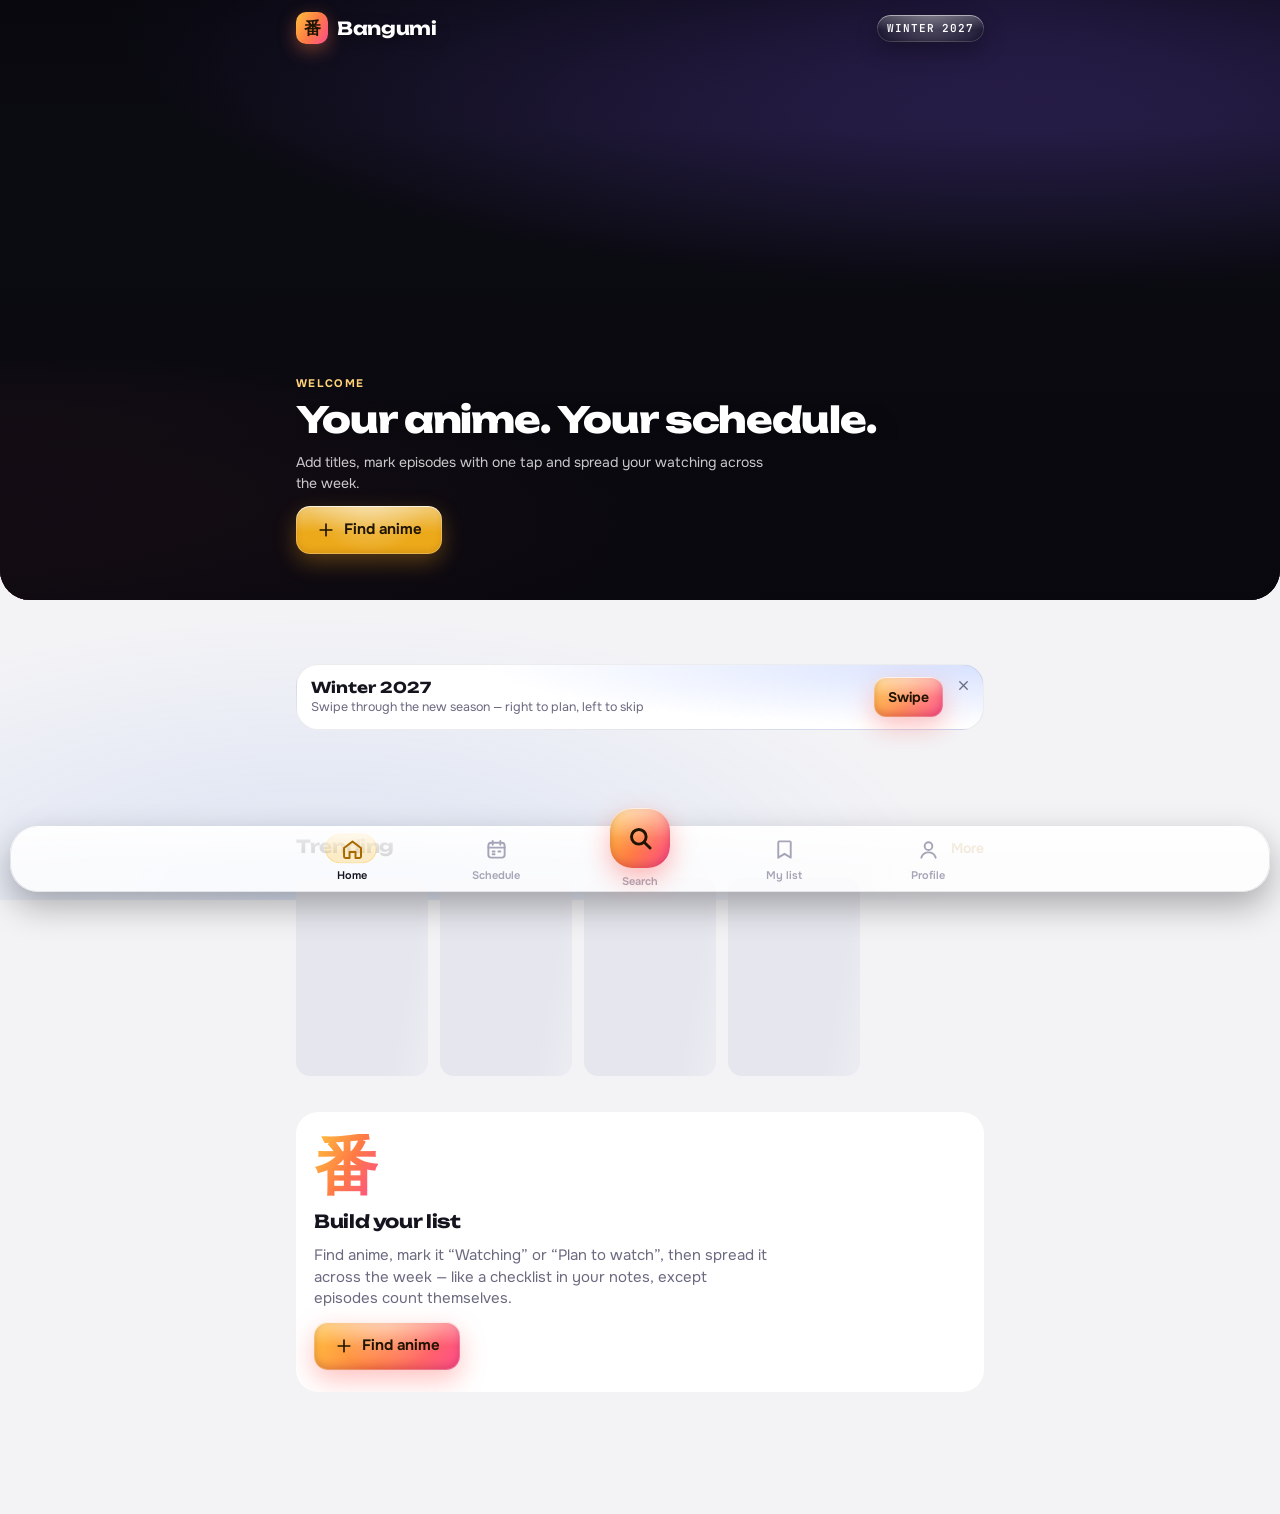
==== commit be28846a: "Американские сервисы и блок «Озвучка и где смотреть» - В выборе сайта: группа США с английской озвуч" ====
--- a/index.html
+++ b/index.html
@@ -84,5 +84,7 @@
 <script src="import.js"></script>
 <script src="wrap.js"></script>
 <script src="fun.js"></script>
+<script src="dub.js"></script>
+<script src="watch.js"></script>
 </body>
 </html>
--- a/styles.css
+++ b/styles.css
@@ -1606,3 +1606,62 @@
 [data-skin="manga"] .sw-b, [data-skin="quest"] .sw-b { border-radius: 0; }
 .setting:has(.seg-wrap) { flex-direction: column; align-items: stretch; }
 .setting .seg.seg-wrap { flex-wrap: wrap; align-self: flex-start; }
+
+/* ================= Где смотреть ================= */
+.watch-btn { cursor: pointer; }
+.ws-grid { display: grid; grid-template-columns: repeat(3, 1fr); gap: 10px; margin: 14px 0 12px; }
+.ws-tile { position: relative; display: grid; justify-items: center; gap: 4px; padding: 14px 6px 12px; border-radius: 18px; border: 1px solid var(--line);
+  background: var(--surface); color: var(--ink); text-decoration: none; text-align: center; min-width: 0; transition: transform .15s, background .2s, opacity .2s; }
+.ws-tile:active { transform: scale(.94); }
+.ws-tile b { font-size: 13px; line-height: 1.2; font-weight: 700; max-width: 100%; overflow: hidden; text-overflow: ellipsis; white-space: nowrap; }
+.ws-tile small { font-size: 11px; color: var(--muted); }
+.ws-ico { width: 46px; height: 46px; border-radius: 14px; display: grid; place-items: center; background: var(--c, var(--surface-2)); color: #fff;
+  font: 800 16px/1 var(--f-display); letter-spacing: -.02em; box-shadow: 0 8px 18px -10px var(--c, #000), inset 0 1px 0 rgba(255,255,255,.25); }
+.ws-ico .ico { width: 22px; height: 22px; }
+.ws-add { border-style: dashed; background: transparent; }
+.ws-add .ws-ico { background: var(--surface-2); color: var(--accent-ink); box-shadow: none; }
+.ws-tile.off { opacity: .4; }
+.ws-tile.off .ws-ico { filter: grayscale(1); }
+.ws-x { position: absolute; top: 4px; right: 4px; width: 26px; height: 26px; border-radius: 50%; border: 0; padding: 0; display: grid; place-items: center;
+  background: var(--surface-3, var(--surface-2)); color: var(--ink); }
+.ws-x .ico { width: 14px; height: 14px; }
+.ws-tile.off .ws-x { opacity: 1; }
+.ws-foot { justify-content: center; }
+.ws-how { margin: 8px 0 12px; padding-left: 20px; font-size: 14px; line-height: 1.5; color: var(--muted); }
+.ws-how b { color: var(--ink); }
+.ws-ok { color: #3DDC97; word-break: break-all; }
+.ws-bad { color: #FF5E5B; }
+.ws-lang { padding: 6px 0 2px; flex-wrap: wrap; gap: 8px; }
+[data-skin="manga"] .ws-tile { border-radius: 0; border: 2px solid currentColor; box-shadow: 3px 3px 0 currentColor; }
+[data-skin="manga"] .ws-ico { border-radius: 0; }
+[data-skin="quest"] .ws-tile, [data-skin="quest"] .ws-ico { border-radius: 0; }
+
+/* Группы в «Где смотреть» и точные ссылки */
+.ws-gl { margin-top: 14px; }
+.ws-gl + .ws-grid { margin-top: 8px; }
+.ws-ico { color: var(--fg, #fff); }
+.ws-off, .dub-chips { display: flex; flex-wrap: wrap; gap: 8px; margin-top: 8px; }
+.ws-chip, .dub-chip { display: inline-flex; align-items: center; gap: 7px; padding: 8px 12px; border-radius: 999px; text-decoration: none; color: var(--ink);
+  background: color-mix(in srgb, var(--c) 16%, var(--surface)); border: 1px solid color-mix(in srgb, var(--c) 45%, transparent); font-size: 13.5px; font-weight: 650; transition: transform .15s; }
+.ws-chip:active, .dub-chip:active { transform: scale(.94); }
+.ws-chip small, .dub-chip small { font-size: 10.5px; font-weight: 800; padding: 2px 5px; border-radius: 6px; background: rgba(127,127,127,.18); color: var(--muted); }
+.ws-dot { width: 8px; height: 8px; border-radius: 50%; background: var(--c); flex: none; }
+
+/* Озвучка на странице тайтла */
+.dub-card { border-radius: var(--r-lg, 20px); background: var(--surface); border: 1px solid var(--line); padding: 6px 14px 12px; }
+.dub-row { display: flex; gap: 12px; padding: 12px 0; border-bottom: 1px solid var(--line); }
+.dub-row:last-of-type { border-bottom: 0; }
+.dub-lang { flex: none; width: 34px; height: 34px; border-radius: 10px; display: grid; place-items: center; font: 800 12px/1 var(--f-display); color: #fff; }
+.dub-lang.en { background: linear-gradient(135deg, #3C6CF0, #B22234); }
+.dub-lang.ru { background: linear-gradient(135deg, #1C57D6, #D52B1E); }
+.dub-body { flex: 1; min-width: 0; }
+.dub-h { display: flex; justify-content: space-between; align-items: center; gap: 8px; font-weight: 650; }
+.dub-yes { color: #3DDC97; font-size: 13px; }
+.dub-no { color: var(--muted); font-size: 13px; font-weight: 600; }
+.dub-meta { margin-top: 6px; font-size: 13px; line-height: 1.45; color: var(--ink); }
+.dub-meta span { display: block; font-size: 11.5px; color: var(--muted); font-weight: 600; }
+.dub-meta i { color: var(--muted); font-style: normal; }
+.dub-note { margin: 6px 0 0; font-size: 12px; }
+.spinner.sm { width: 16px; height: 16px; border-width: 2px; }
+[data-skin="manga"] .dub-card, [data-skin="manga"] .dub-chip, [data-skin="manga"] .ws-chip { border-radius: 0; border: 2px solid currentColor; }
+[data-skin="manga"] .dub-lang, [data-skin="quest"] .dub-lang, [data-skin="quest"] .dub-card, [data-skin="quest"] .dub-chip, [data-skin="quest"] .ws-chip { border-radius: 0; }
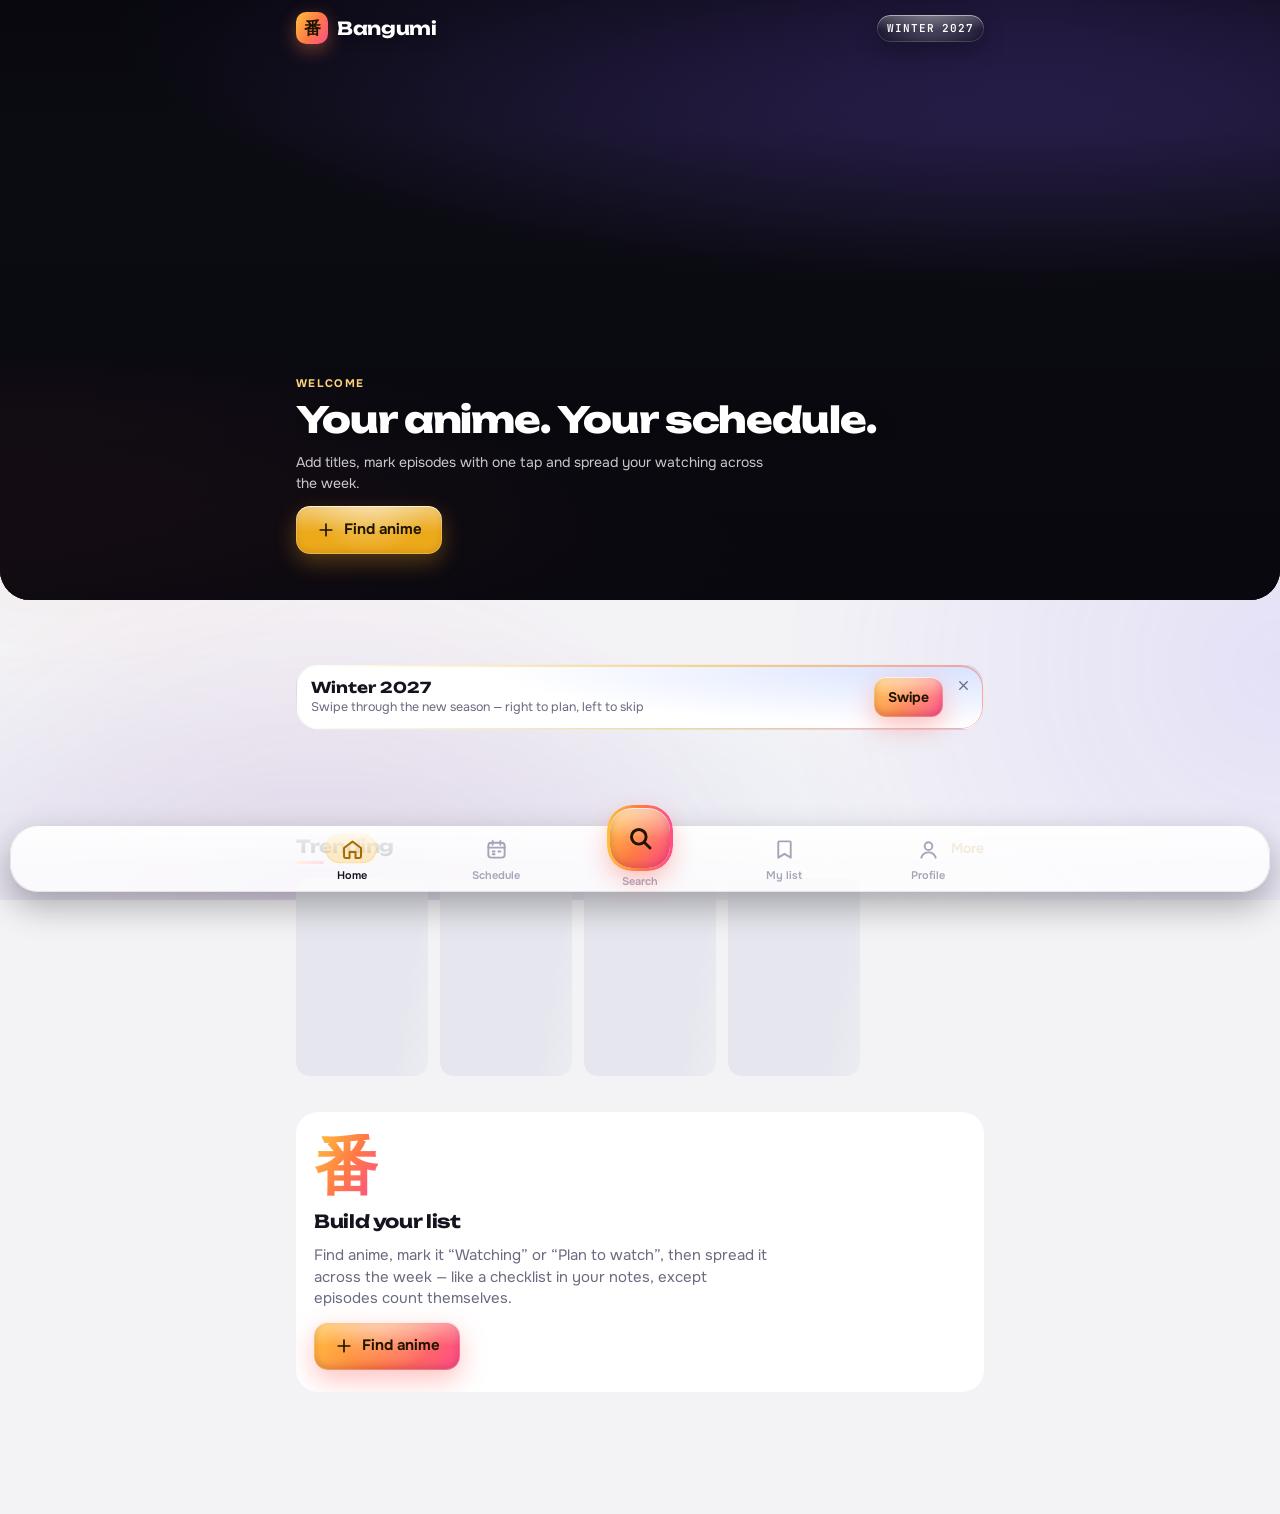
==== commit ca6ae8b5: "Переливы по всему приложению Сияние на фоне и в шапке главной, блики на кнопках, чипах, обложках и п" ====
--- a/index.html
+++ b/index.html
@@ -15,8 +15,10 @@
 <link rel="stylesheet" href="https://fonts.googleapis.com/css2?family=JetBrains+Mono:wght@500;600;700;800&family=Onest:wght@400;500;600;700;800&family=Unbounded:wght@600;700;800&display=swap">
 <link rel="stylesheet" href="styles.css">
 <link rel="stylesheet" href="skins.css">
+<link rel="stylesheet" href="shine.css">
 </head>
 <body>
+<div class="aurora" aria-hidden="true"><i></i><i></i><i></i></div>
 <svg width="0" height="0" style="position:absolute" aria-hidden="true" focusable="false">
   <defs>
     <linearGradient id="gradRing" x1="0" y1="0" x2="1" y2="1">
@@ -78,6 +80,7 @@
 <script src="i18n.js"></script>
 <script src="core.js"></script>
 <script src="app.js"></script>
+<script src="search.js"></script>
 <script src="motion.js"></script>
 <script src="map.js"></script>
 <script src="share.js"></script>
@@ -85,6 +88,7 @@
 <script src="wrap.js"></script>
 <script src="fun.js"></script>
 <script src="dub.js"></script>
+<script src="franchise.js"></script>
 <script src="watch.js"></script>
 </body>
 </html>
--- a/styles.css
+++ b/styles.css
@@ -1665,3 +1665,85 @@
 .spinner.sm { width: 16px; height: 16px; border-width: 2px; }
 [data-skin="manga"] .dub-card, [data-skin="manga"] .dub-chip, [data-skin="manga"] .ws-chip { border-radius: 0; border: 2px solid currentColor; }
 [data-skin="manga"] .dub-lang, [data-skin="quest"] .dub-lang, [data-skin="quest"] .dub-card, [data-skin="quest"] .dub-chip, [data-skin="quest"] .ws-chip { border-radius: 0; }
+.ws-tile.busy, .ws-chip.busy, .dub-chip.busy { pointer-events: none; opacity: .75; }
+.ws-tile.busy .ws-ico { animation: wsPulse .8s ease-in-out infinite alternate; }
+.ws-chip.busy::after, .dub-chip.busy::after { content: ''; width: 12px; height: 12px; border-radius: 50%; border: 2px solid currentColor; border-top-color: transparent; animation: spin .7s linear infinite; }
+@keyframes wsPulse { to { transform: scale(.86); opacity: .6; } }
+.ws-ok-mark { font-style: normal; color: #3DDC97; font-weight: 800; font-size: 12px; }
+
+/* ================= Порядок просмотра ================= */
+.fr-load { display: flex; align-items: center; gap: 10px; color: var(--muted); font-size: 14px; padding: 10px 2px; }
+.fr-line { list-style: none; margin: 10px 0 0; padding: 0; position: relative; display: grid; gap: 8px; }
+.fr-line::before { content: ''; position: absolute; left: 15px; top: 18px; bottom: 18px; width: 2px; border-radius: 2px; background: var(--line); }
+.fr-step { position: relative; display: flex; align-items: center; gap: 10px; }
+.fr-n { position: relative; z-index: 1; flex: none; width: 32px; height: 32px; border-radius: 50%; display: grid; place-items: center;
+  font: 800 13px/1 var(--f-display); background: var(--surface-2); color: var(--muted); box-shadow: 0 0 0 4px var(--bg); }
+.fr-step.done .fr-n { background: #3DDC97; color: #06301E; }
+.fr-step.now .fr-n { background: var(--accent); color: var(--on-grad, #1E1400); }
+.fr-step.cur .fr-n { background: var(--grad, var(--accent)); color: var(--on-grad, #1E1400); box-shadow: 0 0 0 4px var(--bg), 0 0 0 6px color-mix(in srgb, var(--accent) 55%, transparent); animation: frPulse 2.2s ease-in-out infinite; }
+@keyframes frPulse { 50% { box-shadow: 0 0 0 4px var(--bg), 0 0 0 10px color-mix(in srgb, var(--accent) 0%, transparent); } }
+.fr-body { flex: 1; min-width: 0; display: flex; align-items: center; gap: 10px; padding: 8px 10px 8px 8px; border-radius: 16px; border: 1px solid var(--line);
+  background: var(--surface); color: var(--ink); text-align: left; cursor: pointer; transition: transform .15s, background .2s; }
+.fr-body:active { transform: scale(.98); }
+.fr-body:disabled { cursor: default; opacity: 1; }
+.fr-step.cur .fr-body { border-color: color-mix(in srgb, var(--accent) 70%, transparent); background: color-mix(in srgb, var(--accent) 12%, var(--surface));
+  box-shadow: 0 10px 26px -14px var(--accent); }
+.fr-step.done .fr-body { opacity: .78; }
+.fr-cov { flex: none; width: 38px; height: 54px; border-radius: 8px; overflow: hidden; background: var(--c); }
+.fr-cov img { width: 100%; height: 100%; object-fit: cover; display: block; }
+.fr-t { flex: 1; min-width: 0; display: grid; gap: 2px; }
+.fr-t b { font-size: 14px; line-height: 1.25; font-weight: 700; display: -webkit-box; -webkit-line-clamp: 2; -webkit-box-orient: vertical; overflow: hidden; }
+.fr-t small { font-size: 12px; color: var(--muted); }
+.fr-here { justify-self: start; margin-top: 3px; font-style: normal; font-size: 11px; font-weight: 800; letter-spacing: .03em; text-transform: uppercase;
+  padding: 3px 8px; border-radius: 999px; background: var(--accent); color: var(--on-grad, #1E1400); }
+.fr-st { flex: none; font-size: 11.5px; font-weight: 700; padding: 4px 8px; border-radius: 999px; background: var(--surface-2); color: var(--muted); white-space: nowrap; }
+.fr-st.done { width: 26px; height: 26px; padding: 0; border-radius: 50%; display: grid; place-items: center; background: color-mix(in srgb, #3DDC97 22%, transparent); color: #3DDC97; }
+.fr-st.done .ico { width: 15px; height: 15px; stroke-width: 3; }
+.fr-st.now { background: color-mix(in srgb, var(--accent) 20%, transparent); color: var(--accent-ink); font-family: var(--f-mono, monospace); }
+.fr-more { display: block; margin: 8px 0 0 42px; padding: 6px 12px; border: 0; border-radius: 999px; background: var(--surface-2); color: var(--muted); font-size: 12.5px; font-weight: 700; }
+.fr-next { display: flex; align-items: center; gap: 8px; width: 100%; margin-top: 10px; padding: 12px 14px; border-radius: 16px; border: 0; text-align: left;
+  background: var(--grad, var(--accent)); color: var(--on-grad, #1E1400); }
+.fr-next span { font-size: 12.5px; font-weight: 600; opacity: .85; flex: none; }
+.fr-next b { flex: 1; min-width: 0; font-size: 14px; white-space: nowrap; overflow: hidden; text-overflow: ellipsis; }
+.fr-next .ico { width: 18px; height: 18px; flex: none; }
+.fr-side-t { display: flex; align-items: center; justify-content: space-between; gap: 8px; width: 100%; margin-top: 14px; padding: 10px 2px; border: 0; background: none;
+  color: var(--ink); font-size: 14px; font-weight: 650; text-align: left; }
+.fr-side-t .ico { width: 18px; height: 18px; color: var(--muted); transition: transform .2s; }
+.fr-side-t[aria-expanded="true"] .ico { transform: rotate(90deg); }
+.fr-side .fr-line { margin-top: 2px; }
+.fr-note { margin-top: 10px; font-size: 12px; }
+[data-skin="manga"] .fr-body, [data-skin="manga"] .fr-next { border-radius: 0; border: 2px solid currentColor; }
+[data-skin="manga"] .fr-step.cur .fr-body { box-shadow: 4px 4px 0 #E0262E; }
+[data-skin="manga"] .fr-n { border-radius: 0; }
+[data-skin="quest"] .fr-body, [data-skin="quest"] .fr-n, [data-skin="quest"] .fr-next, [data-skin="quest"] .fr-cov { border-radius: 0; }
+[data-skin="quest"] .fr-step.cur .fr-body { box-shadow: 0 0 0 3px #FFD23F; }
+@media (prefers-reduced-motion: reduce) { .fr-step.cur .fr-n { animation: none; } }
+
+/* Порядок просмотра: «Сюжет» / «Всё подряд» */
+.fr-head { align-items: center; flex-wrap: wrap; row-gap: 8px; }
+.fr-tabs { flex: none; }
+.fr-tabs button { min-height: 32px; padding: 0 12px; font-size: 12.5px; }
+.fr-sub { display: flex; align-items: center; justify-content: space-between; gap: 8px; flex-wrap: wrap; margin-top: 6px; font-size: 12.5px; color: var(--muted); font-weight: 600; }
+.fr-legend { display: inline-flex; gap: 6px; flex-wrap: wrap; }
+.fr-page.in-right { animation: frInR .32s cubic-bezier(.2, .9, .2, 1); }
+.fr-page.in-left { animation: frInL .32s cubic-bezier(.2, .9, .2, 1); }
+@keyframes frInR { from { opacity: 0; transform: translateX(28px); } }
+@keyframes frInL { from { opacity: 0; transform: translateX(-28px); } }
+.fr-tag { justify-self: start; display: inline-block; font-style: normal; font-size: 10px; font-weight: 800; letter-spacing: .04em; text-transform: uppercase;
+  padding: 2px 7px; border-radius: 6px; margin-bottom: 2px; }
+.fr-tag.main { background: color-mix(in srgb, var(--accent) 22%, transparent); color: var(--accent-ink); }
+.fr-tag.side { background: color-mix(in srgb, #7C9DFF 22%, transparent); color: #9DB4FF; }
+.fr-tag.extra { background: var(--surface-2); color: var(--muted); }
+html[data-theme="light"] .fr-tag.side, [data-skin="manga"] .fr-tag.side { color: #3A5BD9; }
+[data-skin="manga"] .fr-tag, [data-skin="quest"] .fr-tag { border-radius: 0; }
+@media (prefers-reduced-motion: reduce) { .fr-page.in-right, .fr-page.in-left { animation: none; } }
+.fr-tabs { margin-left: auto; }
+.fr-alt { margin-top: 12px; padding: 12px; border-radius: 16px; background: var(--surface-2); }
+.fr-alt-h { display: flex; gap: 8px; align-items: flex-start; font-size: 12.5px; line-height: 1.4; color: var(--muted); }
+.fr-alt-h .ico { width: 16px; height: 16px; flex: none; margin-top: 1px; }
+.fr-alt-list { display: flex; flex-wrap: wrap; gap: 8px; margin-top: 10px; }
+.fr-alt-i { display: grid; gap: 2px; padding: 8px 12px; border-radius: 12px; border: 1px solid var(--line); background: var(--surface); color: var(--ink); text-align: left; max-width: 100%; }
+.fr-alt-i b { font-size: 13.5px; }
+.fr-alt-i small { font-size: 11.5px; color: var(--muted); }
+.fr-alt-i.cur { border-color: var(--accent); }
+[data-skin="manga"] .fr-alt, [data-skin="manga"] .fr-alt-i, [data-skin="quest"] .fr-alt, [data-skin="quest"] .fr-alt-i { border-radius: 0; }
--- a/shine.css
+++ b/shine.css
@@ -0,0 +1,133 @@
+/* ================= Переливы =================
+   Всё анимируется через transform/opacity (дёшево для слабых телефонов): блики проезжают поверх,
+   цветные пятна медленно плывут, радужные рамки крутятся. Выключается в Профиль → Вид → Переливы. */
+
+/* Фон всего приложения: медленное северное сияние */
+.aurora { position: fixed; inset: 0; z-index: -1; pointer-events: none; overflow: hidden; opacity: 0; transition: opacity .8s ease; }
+html.shine .aurora { opacity: 1; }
+.aurora i { position: absolute; width: 90vmax; height: 90vmax; border-radius: 50%; opacity: .16; will-change: transform;
+  background: radial-gradient(circle at center, var(--a1) 0%, transparent 62%); }
+.aurora i:nth-child(1) { --a1: #FF7A45; left: -40vmax; top: -30vmax; animation: auA 34s ease-in-out infinite alternate; }
+.aurora i:nth-child(2) { --a1: #7C5CFF; right: -45vmax; top: 10vh; animation: auB 41s ease-in-out infinite alternate; }
+.aurora i:nth-child(3) { --a1: #FF4D8D; left: -20vmax; bottom: -55vmax; animation: auC 47s ease-in-out infinite alternate; }
+@keyframes auA { to { transform: translate(30vw, 25vh) scale(1.15); } }
+@keyframes auB { to { transform: translate(-35vw, 30vh) scale(.9); } }
+@keyframes auC { to { transform: translate(25vw, -35vh) scale(1.2); } }
+html[data-theme="light"] .aurora i { opacity: .1; }
+html[data-skin="manga"] .aurora { display: none; }
+html[data-skin="quest"] .aurora i { opacity: .2; }
+html[data-skin="quest"] .aurora i:nth-child(1) { --a1: #FF3E9A; }
+html[data-skin="quest"] .aurora i:nth-child(2) { --a1: #3DE0FF; }
+html[data-skin="quest"] .aurora i:nth-child(3) { --a1: #FFD23F; }
+
+/* ---------- Главный экран ---------- */
+.hero-aurora { position: absolute; inset: 0; pointer-events: none; overflow: hidden; mix-blend-mode: screen; opacity: 0; transition: opacity .6s; }
+html.shine .hero-aurora { opacity: 1; }
+.hero-aurora i { position: absolute; width: 120%; height: 70%; left: -10%; bottom: -20%; border-radius: 50%; will-change: transform;
+  background: radial-gradient(closest-side, color-mix(in srgb, var(--c, #FF7A45) 70%, transparent), transparent); opacity: .5; animation: haA 9s ease-in-out infinite alternate; }
+.hero-aurora i + i { left: 30%; bottom: 10%; width: 80%; height: 60%; opacity: .32;
+  background: radial-gradient(closest-side, color-mix(in srgb, var(--c, #7C5CFF) 30%, #7C5CFF), transparent); animation: haB 12s ease-in-out infinite alternate; }
+@keyframes haA { to { transform: translate(14%, -8%) scale(1.12); } }
+@keyframes haB { to { transform: translate(-22%, 6%) scale(.9); } }
+/* блик по заголовку героя */
+html.shine .hero-slide.active .hero-title { position: relative; overflow: hidden; }
+html.shine .hero-slide.active .hero-title::after { content: ''; position: absolute; inset: -10% -40%; pointer-events: none;
+  background: linear-gradient(105deg, transparent 42%, rgba(255,255,255,.55) 50%, transparent 58%); mix-blend-mode: overlay;
+  transform: translateX(-70%); animation: sheen 6.5s ease-in-out 1.2s infinite; }
+/* EP-чип и звёздочка — голографические */
+html.shine .mchip.ep { position: relative; overflow: hidden; }
+html.shine .mchip.ep::after { content: ''; position: absolute; inset: 0; pointer-events: none;
+  background: linear-gradient(110deg, transparent 30%, rgba(255,255,255,.75) 48%, rgba(255,200,255,.4) 52%, transparent 70%);
+  transform: translateX(-120%); animation: sheen 3.8s ease-in-out infinite; }
+@keyframes sheen { 0%, 55% { transform: translateX(-120%); } 100% { transform: translateX(120%); } }
+
+/* ---------- Кнопки: блик + переливающийся градиент ---------- */
+html.shine :is(.btn.primary, .btn.grad, .fr-next, .rl-hub) { position: relative; overflow: hidden; isolation: isolate; }
+html.shine :is(.btn.primary, .btn.grad, .fr-next)::before { content: ''; position: absolute; z-index: -1; inset: -60% -20%; pointer-events: none;
+  background: conic-gradient(from 0deg, transparent, rgba(255,255,255,.28), transparent 30%, rgba(255,77,141,.35), transparent 60%, rgba(124,157,255,.3), transparent);
+  animation: spin 7s linear infinite; opacity: .9; }
+html.shine :is(.btn.primary, .btn.grad, .fr-next, .rl-hub)::after { content: ''; position: absolute; inset: 0; pointer-events: none;
+  background: linear-gradient(110deg, transparent 35%, rgba(255,255,255,.5) 50%, transparent 65%);
+  transform: translateX(-120%); animation: sheen 4.2s ease-in-out infinite; }
+html.shine .btn.grad::after { animation-delay: .7s; }
+html.shine .hero-actions .btn.primary::after { animation-duration: 3.4s; }
+
+/* ---------- Нижняя панель ---------- */
+/* радужная рамка вокруг кнопки поиска и блик по ней */
+html.shine .tabbar a.fab .ib { isolation: isolate; }
+html.shine .tabbar a.fab .ib::before { content: ''; position: absolute; z-index: -1; inset: -3px; border-radius: 25px; pointer-events: none;
+  padding: 3px; background: linear-gradient(90deg, #FFC23D, #FF7A45, #FF4D8D, #B18CFF, #7C9DFF, #3DDC97, #FFC23D) 0 0 / 300% 100%; animation: rimflow 3.5s linear infinite;
+  -webkit-mask: linear-gradient(#000 0 0) content-box, linear-gradient(#000 0 0); -webkit-mask-composite: xor; mask: linear-gradient(#000 0 0) content-box exclude, linear-gradient(#000 0 0); }
+html.shine .tabbar a.fab .ib::after { content: ''; position: absolute; inset: 0; border-radius: inherit; pointer-events: none;
+  background: linear-gradient(115deg, transparent 38%, rgba(255,255,255,.55) 50%, transparent 62%) 200% 0 / 250% 100% no-repeat; animation: sheenBg 3.6s ease-in-out .4s infinite; }
+@keyframes sheenBg { 0%, 55% { background-position: 200% 0; } 100% { background-position: -100% 0; } }
+/* индикатор вкладки — переливается */
+html.shine .tab-ind { overflow: hidden; }
+html.shine .tab-ind::after { content: ''; position: absolute; inset: 0; border-radius: inherit;
+  background: linear-gradient(100deg, transparent 20%, color-mix(in srgb, var(--accent) 55%, transparent) 50%, transparent 80%);
+  transform: translateX(-100%); animation: sheen 3s ease-in-out infinite; }
+
+/* ---------- Радужные рамки у главных карточек ---------- */
+html.shine :is(.profile-hero, .rl-entry, .sw-banner, .yw-entry, .imp-sum, .dub-card, .fr-step.cur .fr-body, .hero-next, .nextbox) { position: relative; isolation: isolate; }
+html.shine :is(.profile-hero, .rl-entry, .sw-banner, .dub-card, .fr-step.cur .fr-body, .nextbox)::after {
+  content: ''; position: absolute; inset: 0; border-radius: inherit; padding: 1.5px; pointer-events: none; z-index: 2;
+  background: linear-gradient(var(--rot, 120deg), rgba(255,194,61,.0), rgba(255,194,61,.65), rgba(255,77,141,.6), rgba(124,157,255,.6), rgba(61,220,151,.5), rgba(255,194,61,.0)) 0 0 / 300% 100%;
+  -webkit-mask: linear-gradient(#000 0 0) content-box, linear-gradient(#000 0 0); -webkit-mask-composite: xor; mask: linear-gradient(#000 0 0) content-box exclude, linear-gradient(#000 0 0);
+  animation: rimflow 6s linear infinite; }
+@keyframes rimflow { to { background-position: 300% 0; } }
+/* лёгкое свечение карточки профиля */
+html.shine .profile-hero::before { animation: heroBlob 10s ease-in-out infinite alternate; }
+@keyframes heroBlob { to { transform: translate(-60px, 40px) scale(1.25); } }
+
+/* ---------- Постеры и цифры ---------- */
+html.shine .rank-n { background: linear-gradient(180deg, #fff 0%, #FFC23D 40%, #FF4D8D 100%) 0 0 / 100% 200%; -webkit-background-clip: text; background-clip: text; color: transparent;
+  -webkit-text-stroke: 0; animation: rankShift 5s ease-in-out infinite alternate; }
+@keyframes rankShift { to { background-position: 0 100%; } }
+/* редкий блик по обложкам «В тренде» и «Продолжить» — по очереди */
+html.shine :is(.rank, .cont) .poster-img::before, html.shine .cont::before { content: ''; position: absolute; inset: 0; z-index: 2; pointer-events: none;
+  background: linear-gradient(115deg, transparent 40%, rgba(255,255,255,.28) 50%, transparent 60%); transform: translateX(-130%); animation: sheen 9s ease-in-out infinite; }
+html.shine .rank:nth-child(2) .poster-img::before { animation-delay: 1.5s; }
+html.shine .rank:nth-child(3) .poster-img::before { animation-delay: 3s; }
+html.shine .rank:nth-child(4) .poster-img::before { animation-delay: 4.5s; }
+html.shine .rank:nth-child(5) .poster-img::before { animation-delay: 6s; }
+html.shine .cont { position: relative; overflow: hidden; }
+html.shine .cont:nth-child(2)::before { animation-delay: 2s; }
+html.shine .cont:nth-child(3)::before { animation-delay: 4s; }
+
+/* ---------- Заголовки разделов: переливающаяся черта ---------- */
+html.shine .section-head h2 { position: relative; }
+html.shine .section-head h2::after { content: ''; position: absolute; left: 0; bottom: -6px; width: 28px; height: 3px; border-radius: 3px; pointer-events: none;
+  background: linear-gradient(90deg, #FFC23D, #FF4D8D, #7C9DFF, #FFC23D) 0 0 / 300% 100%; animation: rimflow 4s linear infinite; }
+
+/* ---------- Сезон, индикатор дня, полоски прогресса ---------- */
+html.shine .season-pill { position: relative; overflow: hidden; }
+html.shine .season-pill::after { content: ''; position: absolute; inset: 0; pointer-events: none;
+  background: linear-gradient(110deg, transparent 35%, rgba(255,255,255,.35) 50%, transparent 65%); transform: translateX(-120%); animation: sheen 5s ease-in-out 2s infinite; }
+html.shine .daybar .ind { overflow: hidden; }
+html.shine .daybar .ind::after { content: ''; position: absolute; inset: 0; border-radius: inherit;
+  background: linear-gradient(110deg, transparent 30%, rgba(255,255,255,.45) 50%, transparent 70%); transform: translateX(-120%); animation: sheen 3.5s ease-in-out infinite; }
+html.shine .cont .bar i, html.shine .p-bar i { position: relative; overflow: hidden; }
+html.shine .cont .bar i::after, html.shine .p-bar i::after { content: ''; position: absolute; inset: 0;
+  background: linear-gradient(90deg, transparent, rgba(255,255,255,.6), transparent); transform: translateX(-100%); animation: sheen 2.8s ease-in-out infinite; }
+
+/* ---------- Интерфейсы ---------- */
+/* Манга: без цветных переливов — только блик тушью по кнопкам */
+html.shine[data-skin="manga"] :is(.btn.primary, .btn.grad, .fr-next)::before,
+html.shine[data-skin="manga"] .tabbar a.fab .ib::before,
+html.shine[data-skin="manga"] .section-head h2::after,
+html.shine[data-skin="manga"] :is(.profile-hero, .rl-entry, .sw-banner, .dub-card, .fr-step.cur .fr-body, .nextbox)::after,
+html.shine[data-skin="manga"] .hero-aurora { display: none; }
+html.shine[data-skin="manga"] .rank-n { background: none; color: inherit; animation: none; }
+/* Квест: всё «пиксельно» — шагами */
+html.shine[data-skin="quest"] .tabbar a.fab .ib::before { border-radius: 0; animation-timing-function: steps(10); }
+html.shine[data-skin="quest"] :is(.btn.primary, .btn.grad, .fr-next, .rl-hub)::after { animation-timing-function: steps(6); }
+html.shine[data-skin="quest"] .section-head h2::after { border-radius: 0; animation-timing-function: steps(8); }
+
+/* Слабый телефон: оставляем блики и рамки, убираем самые крупные слои */
+html.lite.shine .aurora i { animation-duration: 60s; opacity: .12; }
+html.lite.shine .hero-aurora i + i, html.lite.shine :is(.btn.primary, .btn.grad, .fr-next)::before { display: none; }
+
+@media (prefers-reduced-motion: reduce) {
+  html.shine *, html.shine *::before, html.shine *::after { animation-duration: 0s !important; animation-iteration-count: 1 !important; }
+  .aurora { display: none; }
+}
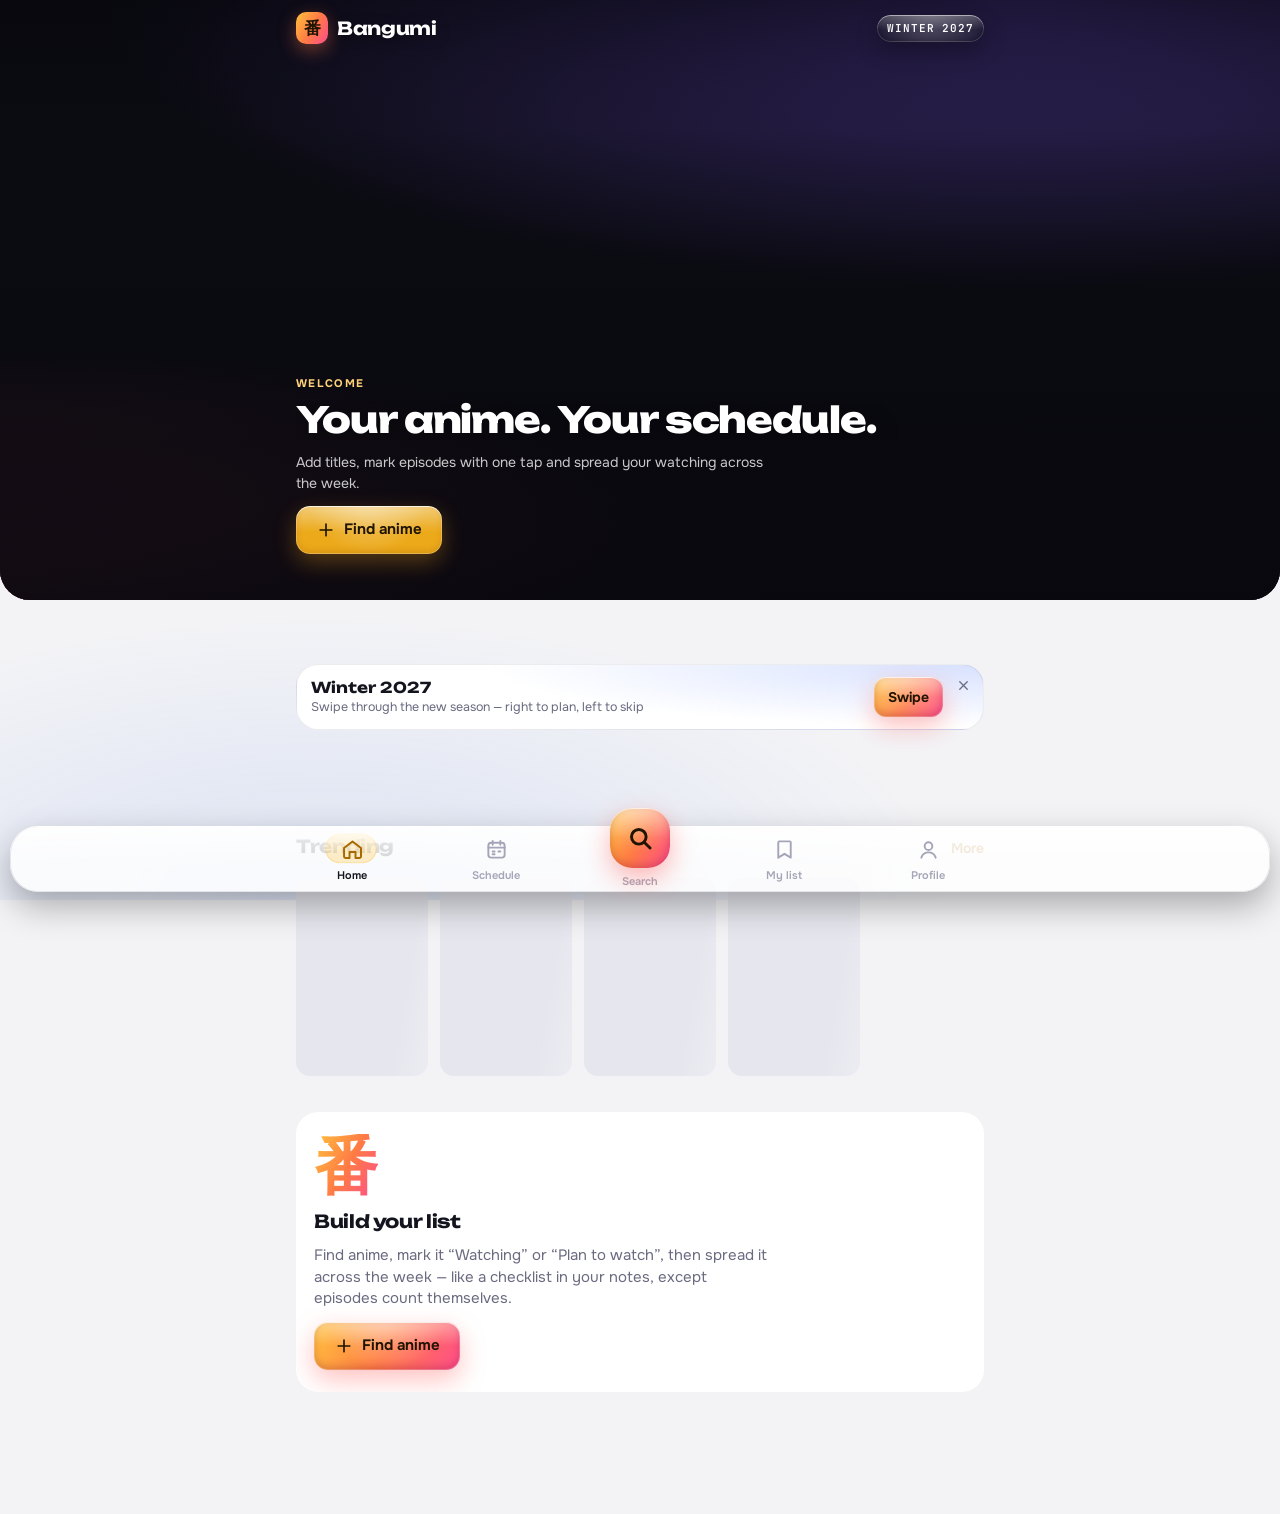
==== commit 18d7ccd1: "Revert "Переливы по всему приложению" This reverts commit ca6ae8b5ed07c205688f4b599d2a3ca7be8d12f6." ====
--- a/index.html
+++ b/index.html
@@ -15,10 +15,8 @@
 <link rel="stylesheet" href="https://fonts.googleapis.com/css2?family=JetBrains+Mono:wght@500;600;700;800&family=Onest:wght@400;500;600;700;800&family=Unbounded:wght@600;700;800&display=swap">
 <link rel="stylesheet" href="styles.css">
 <link rel="stylesheet" href="skins.css">
-<link rel="stylesheet" href="shine.css">
 </head>
 <body>
-<div class="aurora" aria-hidden="true"><i></i><i></i><i></i></div>
 <svg width="0" height="0" style="position:absolute" aria-hidden="true" focusable="false">
   <defs>
     <linearGradient id="gradRing" x1="0" y1="0" x2="1" y2="1">
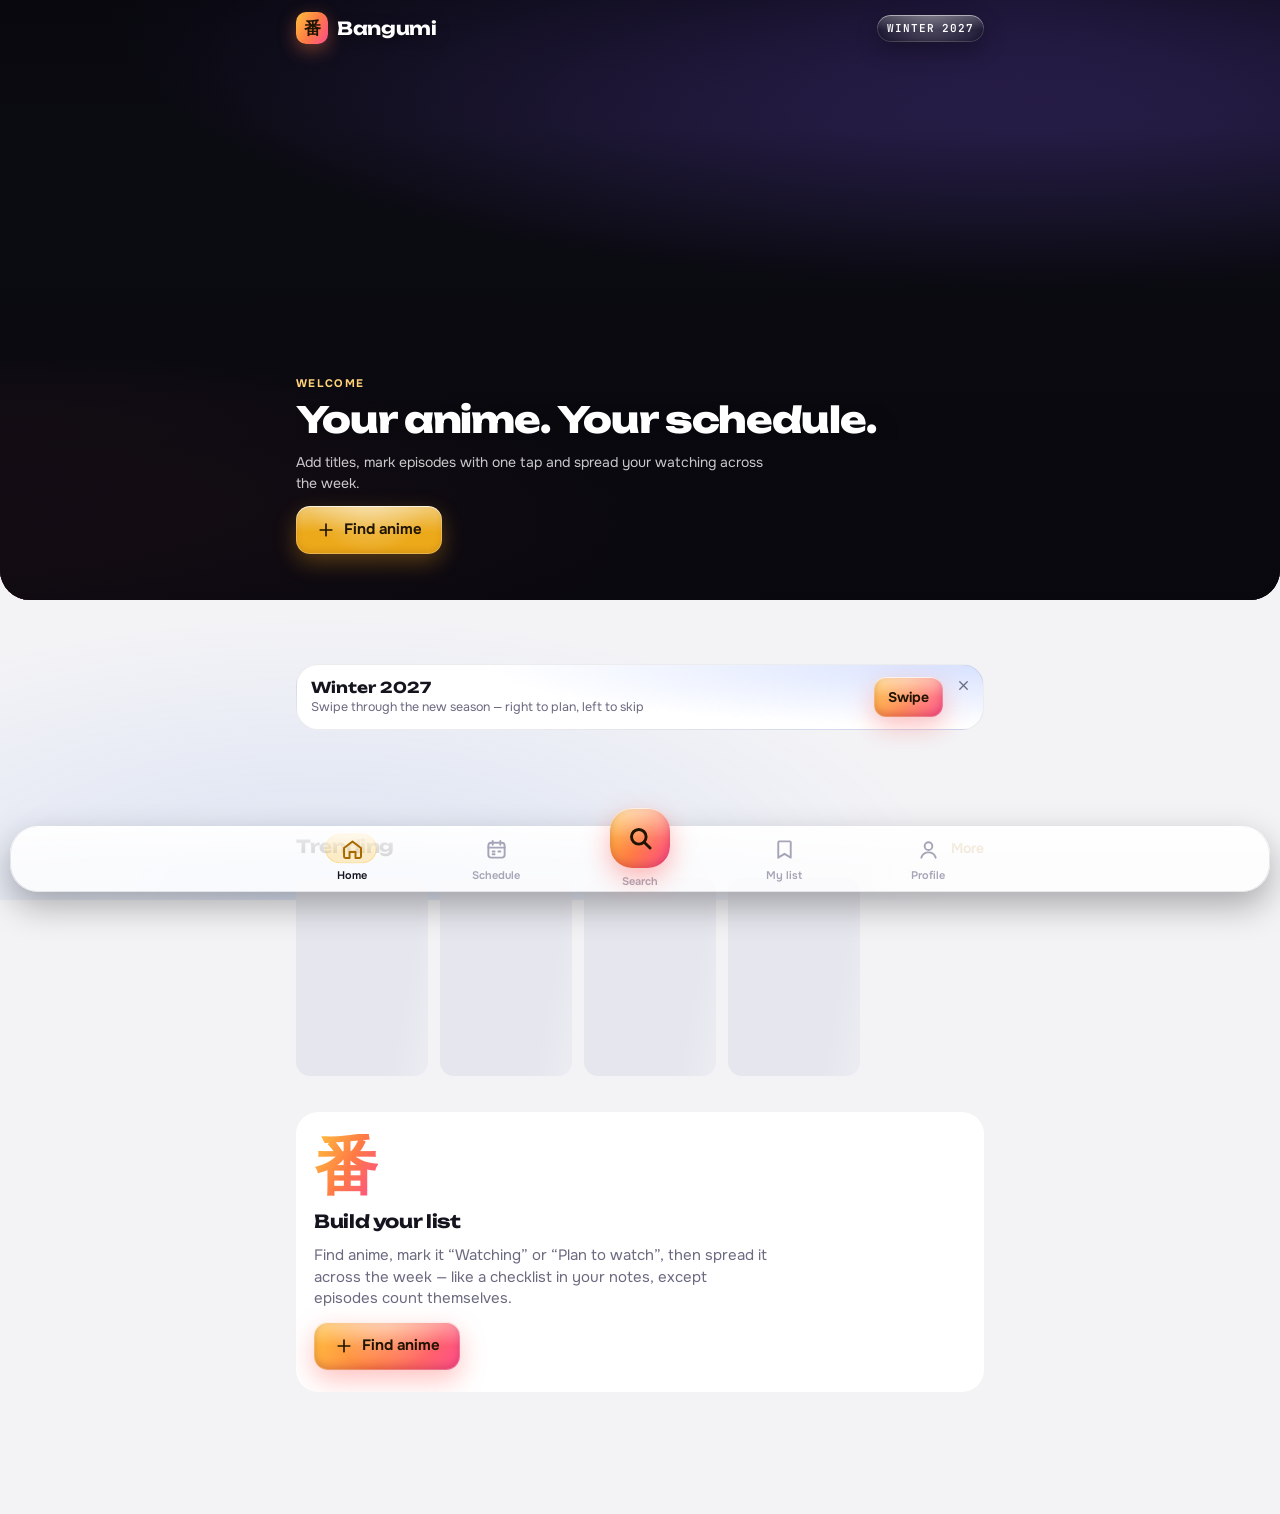
==== commit 991b4937: "Подбор по настроению В Поиске: описываешь вайб словами или выбираешь готовые настроения, Бангуми раз" ====
--- a/index.html
+++ b/index.html
@@ -85,6 +85,7 @@
 <script src="import.js"></script>
 <script src="wrap.js"></script>
 <script src="fun.js"></script>
+<script src="mood.js"></script>
 <script src="dub.js"></script>
 <script src="franchise.js"></script>
 <script src="watch.js"></script>
--- a/styles.css
+++ b/styles.css
@@ -1747,3 +1747,45 @@
 .fr-alt-i small { font-size: 11.5px; color: var(--muted); }
 .fr-alt-i.cur { border-color: var(--accent); }
 [data-skin="manga"] .fr-alt, [data-skin="manga"] .fr-alt-i, [data-skin="quest"] .fr-alt, [data-skin="quest"] .fr-alt-i { border-radius: 0; }
+
+/* ================= Подбор по настроению ================= */
+.mood-entry { display: flex; align-items: center; gap: 12px; width: 100%; margin-top: 12px; padding: 12px 14px; border-radius: var(--r-lg, 20px); text-align: left; color: var(--ink);
+  border: 1px solid color-mix(in srgb, #B18CFF 40%, var(--line)); background: radial-gradient(130% 180% at 0% 0%, color-mix(in srgb, #B18CFF 26%, transparent), transparent 60%), radial-gradient(120% 160% at 100% 100%, color-mix(in srgb, #FF7A45 18%, transparent), transparent 60%), var(--surface); }
+.mood-entry > span:nth-child(2) { display: grid; gap: 2px; flex: 1; min-width: 0; }
+.mood-entry b { font: 700 15px/1.2 var(--f-display); }
+.mood-entry small { font-size: 12.5px; color: var(--muted); line-height: 1.35; }
+.mood-entry > .ico { width: 20px; height: 20px; color: var(--muted); flex: none; }
+.mood-entry-ico { font-size: 26px; line-height: 1; }
+.mood-entry:active { transform: scale(.98); }
+.mood-text { width: 100%; margin-top: 10px; min-height: 84px; resize: none; font-size: 15px; }
+.mood-chips { display: flex; flex-wrap: wrap; gap: 8px; margin-top: 12px; }
+.mood-chip { display: inline-flex; align-items: center; gap: 6px; padding: 8px 12px; border-radius: 999px; border: 1px solid var(--line); background: var(--surface); color: var(--ink); font-size: 13.5px; font-weight: 600; transition: background .2s, border-color .2s, transform .15s; }
+.mood-chip:active { transform: scale(.94); }
+.mood-chip.on { background: color-mix(in srgb, var(--accent) 22%, var(--surface)); border-color: var(--accent); }
+.mood-opts { display: flex; flex-wrap: wrap; gap: 6px; margin: 12px 0 14px; }
+.mood-opt { padding: 6px 10px; border-radius: 10px; border: 0; background: var(--surface-2); color: var(--muted); font-size: 12.5px; font-weight: 650; }
+.mood-opt[aria-pressed="true"] { background: color-mix(in srgb, #3DDC97 22%, var(--surface-2)); color: var(--ink); }
+.mood-opt[aria-pressed="true"]::before { content: '✓ '; color: #3DDC97; }
+.mood-go { min-height: 52px; font-size: 16px; }
+.mood-err { color: #FF5E5B; margin-top: 12px; }
+.mood-got { display: flex; flex-wrap: wrap; align-items: center; gap: 6px; margin: 16px 0 10px; font-size: 12.5px; color: var(--muted); }
+.mood-got i { font-style: normal; padding: 3px 9px; border-radius: 999px; background: color-mix(in srgb, var(--accent) 18%, transparent); color: var(--accent-ink); font-weight: 650; }
+.mood-got i.no { background: color-mix(in srgb, #FF5E5B 16%, transparent); color: #FF8A88; }
+.mood-list { display: grid; gap: 12px; }
+.mood-card { display: flex; gap: 12px; padding: 10px; border-radius: 18px; background: var(--surface); border: 1px solid var(--line); }
+.mood-cov { position: relative; flex: none; width: 92px; aspect-ratio: 2 / 3; border-radius: 12px; overflow: hidden; border: 0; padding: 0; background: var(--c); align-self: flex-start; }
+.mood-cov img { width: 100%; height: 100%; object-fit: cover; display: block; }
+.mood-score { position: absolute; left: 6px; bottom: 6px; padding: 2px 6px; border-radius: 7px; background: rgba(10,10,16,.72); color: #FFC23D; font-size: 11px; font-weight: 800; }
+.mood-info { flex: 1; min-width: 0; display: grid; gap: 4px; align-content: start; }
+.mood-title { border: 0; background: none; padding: 0; color: var(--ink); text-align: left; font: 700 15.5px/1.25 var(--f-display); }
+.mood-info small { font-size: 12px; color: var(--muted); }
+.mood-why { display: flex; flex-wrap: wrap; gap: 4px; margin-top: 2px; }
+.mood-why i { font-style: normal; font-size: 11px; font-weight: 700; padding: 2px 7px; border-radius: 6px; background: var(--surface-2); color: var(--ink); }
+.mood-info p { margin: 2px 0 0; font-size: 12.5px; line-height: 1.4; color: var(--muted); display: -webkit-box; -webkit-line-clamp: 3; -webkit-box-orient: vertical; overflow: hidden; }
+.mood-act { display: flex; flex-wrap: wrap; gap: 6px; margin-top: 6px; }
+.mood-act .btn.small { min-height: 34px; padding: 0 10px; font-size: 13px; }
+.mood-act .btn.small svg { width: 16px; height: 16px; }
+.mood-in { align-self: center; font-size: 12px; font-weight: 700; color: var(--accent-ink); }
+#moodRes > .btn.line { margin-top: 12px; }
+[data-skin="manga"] :is(.mood-entry, .mood-card, .mood-chip, .mood-cov) { border-radius: 0; border: 2px solid currentColor; }
+[data-skin="quest"] :is(.mood-entry, .mood-card, .mood-chip, .mood-cov, .mood-opt) { border-radius: 0; }
